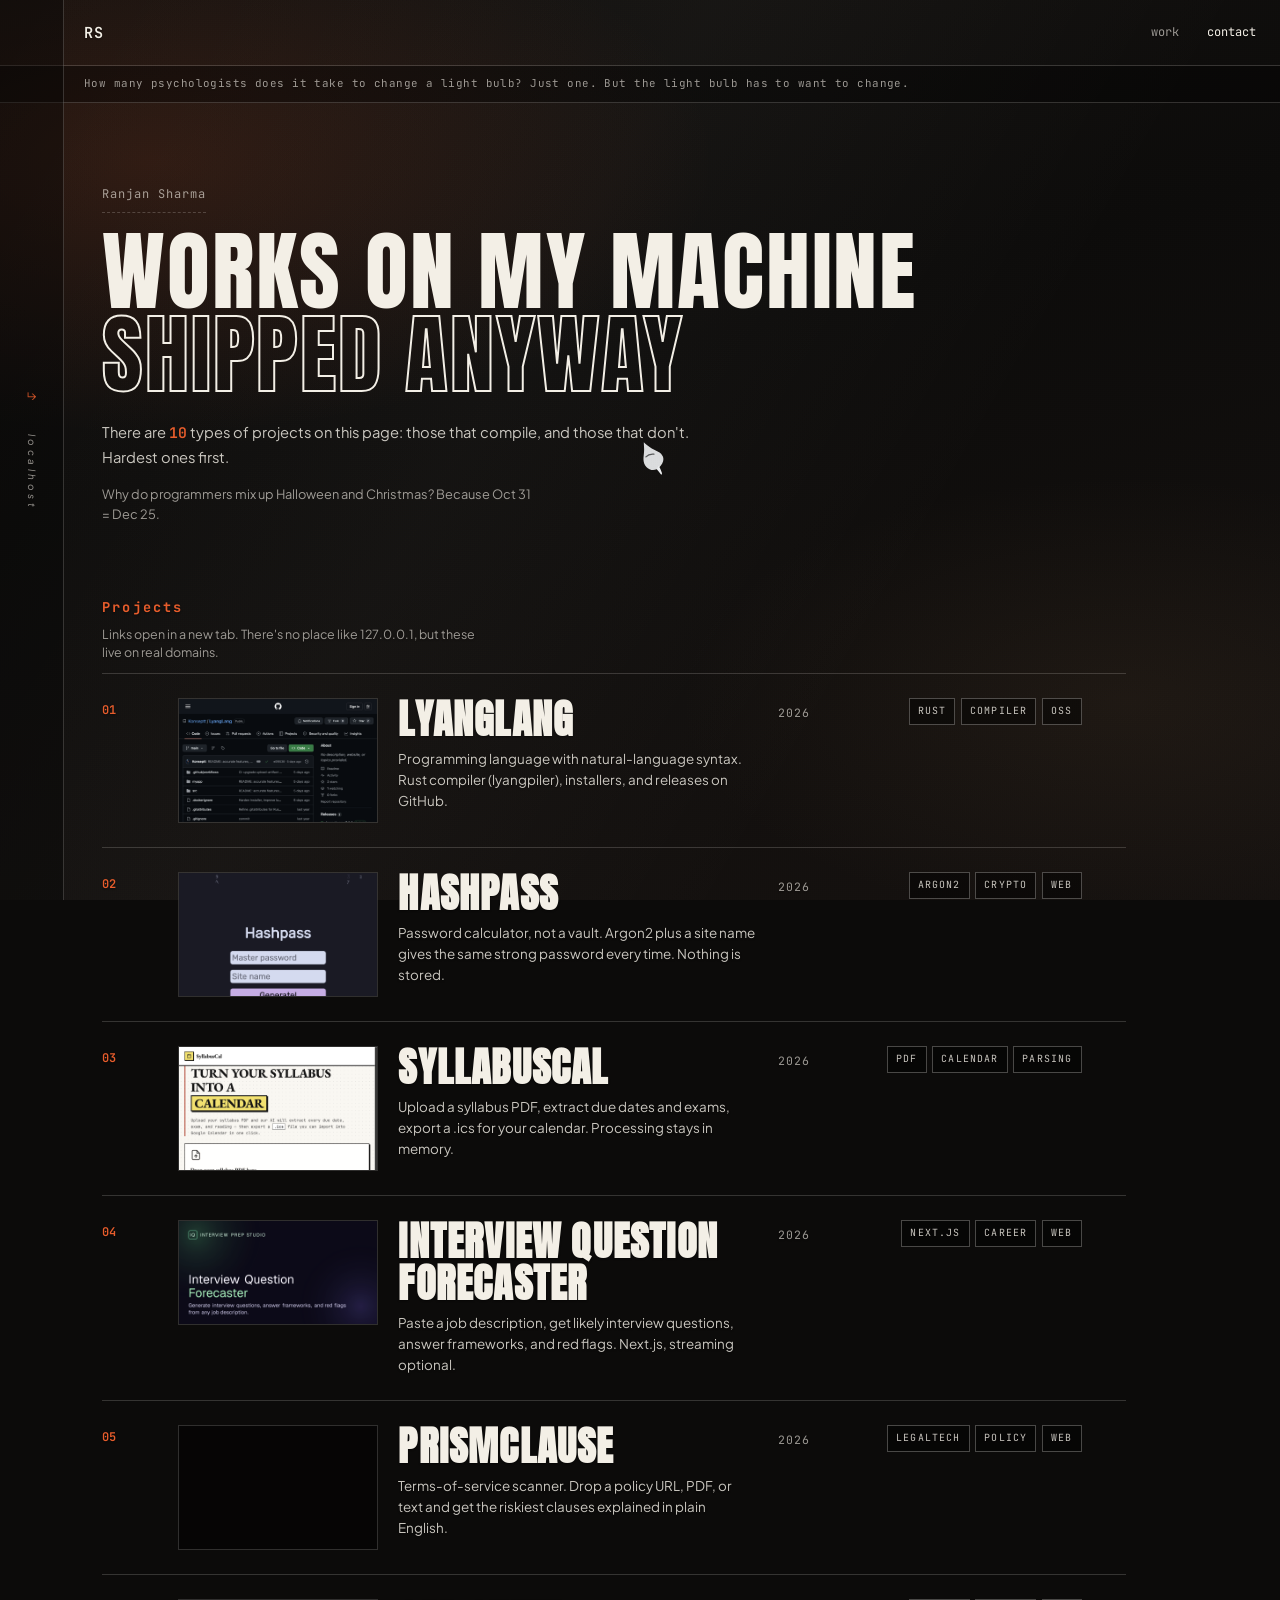
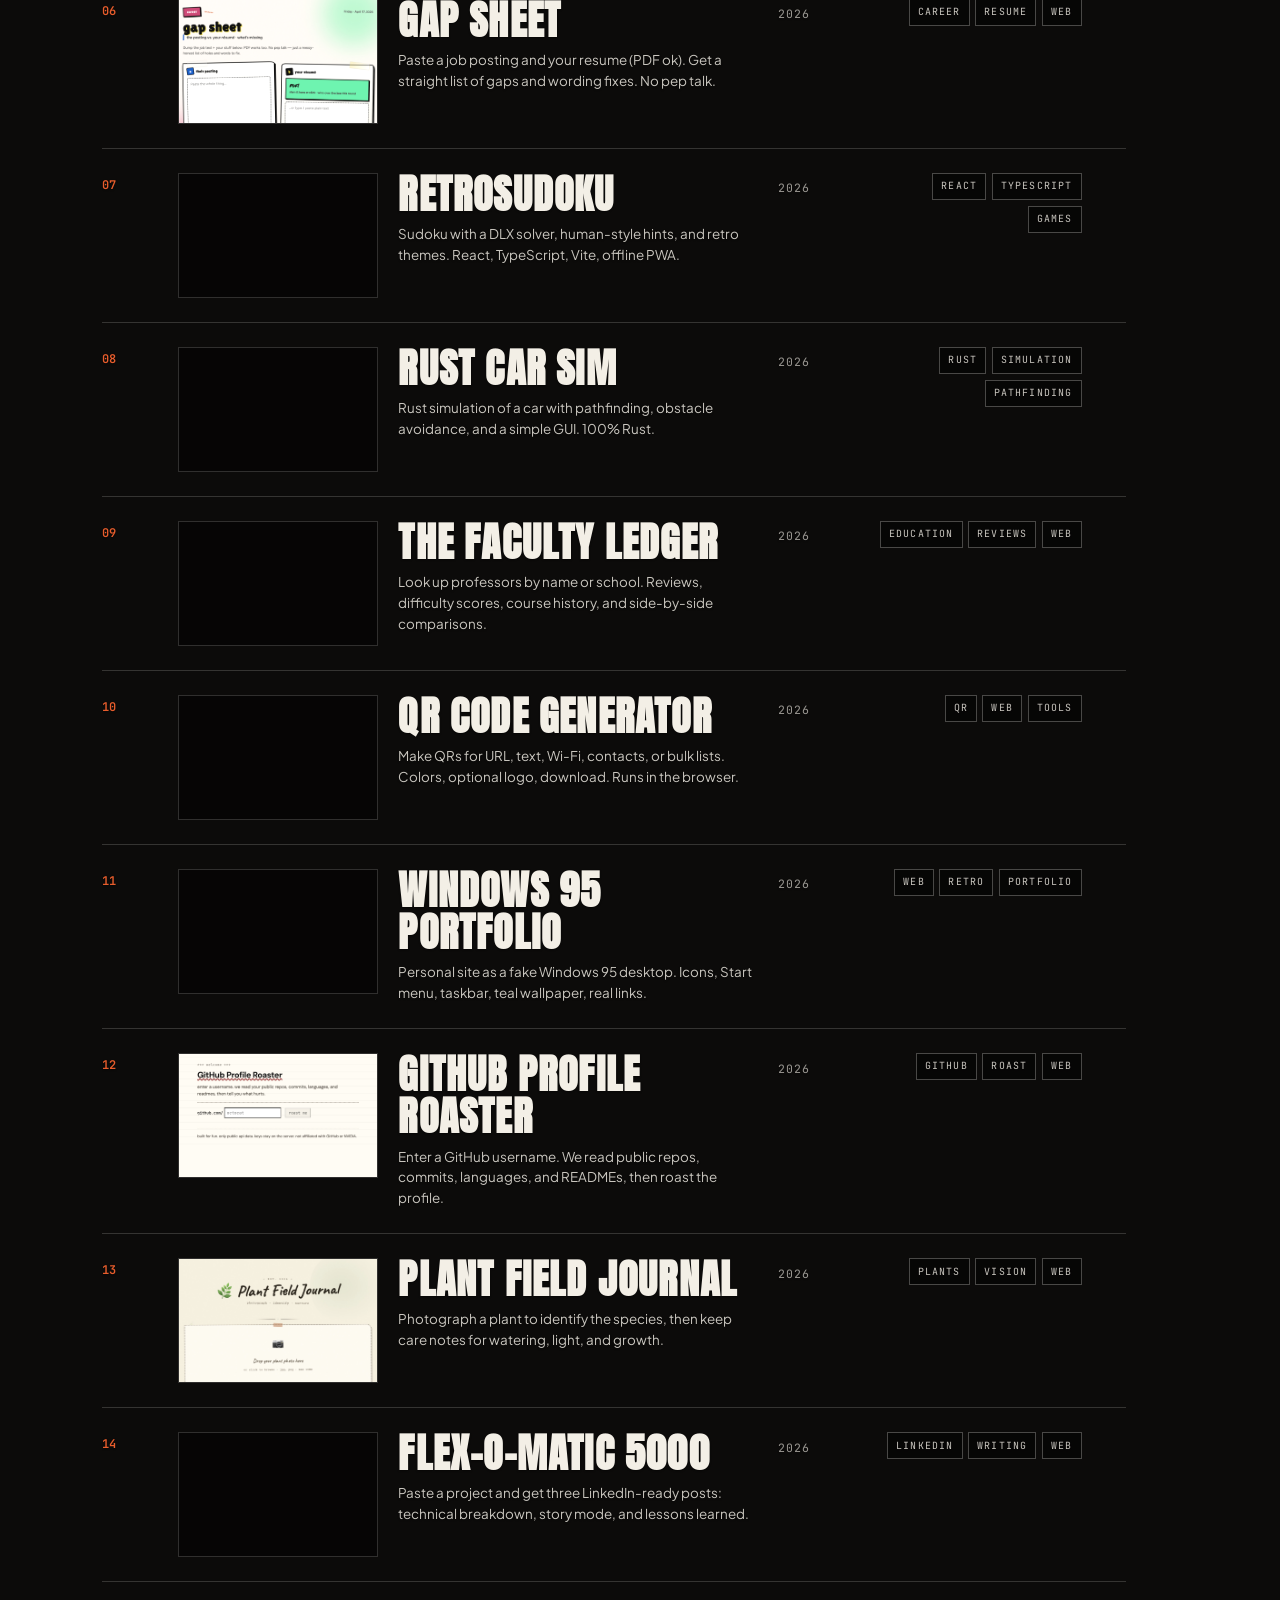
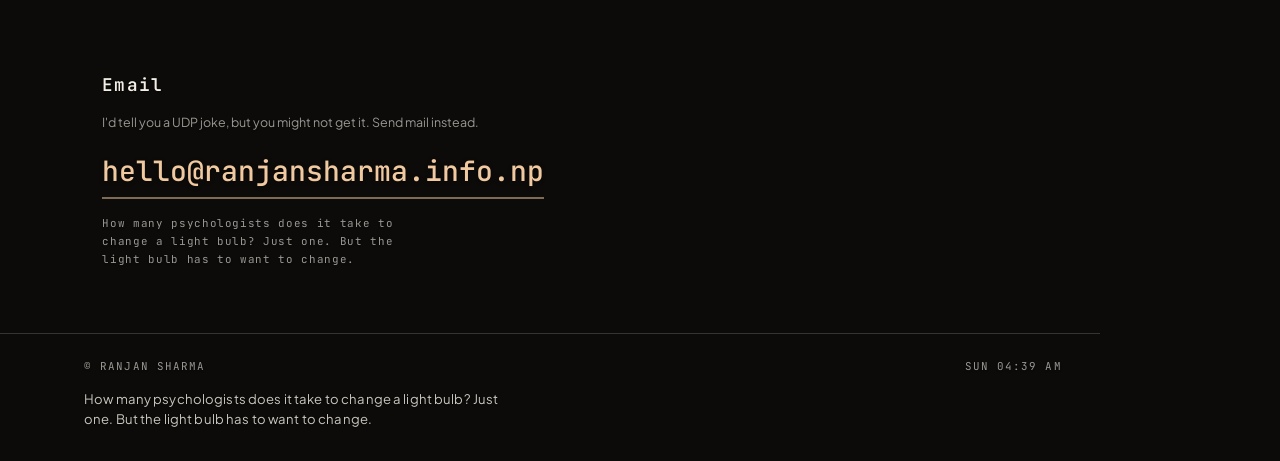
==== index.html @ 1d88871e "Drop em dashes and keep only classic human jokes Replace try-hard witty copy with old hallway staple" ====
<!DOCTYPE html>
<html lang="en">
  <head>
    <meta charset="UTF-8" />
    <meta
      name="viewport"
      content="width=device-width, initial-scale=1.0, viewport-fit=cover"
    />
    <meta name="author" content="Ranjan Sharma" />
    <meta
      name="description"
      content="Ranjan Sharma, developer portfolio. Compilers, crypto tools, PDF parsers, and other projects that shipped."
    />
    <meta name="robots" content="index, follow" />
    <meta name="theme-color" content="#0c0b0a" />

    <title>Ranjan Sharma - works on my machine</title>

    <link
      rel="canonical"
      href="https://konseptt.github.io/portfolio-site/"
    />

    <meta property="og:type" content="website" />
    <meta
      property="og:url"
      content="https://konseptt.github.io/portfolio-site/"
    />
    <meta property="og:locale" content="en_US" />
    <meta
      property="og:title"
      content="Ranjan Sharma - works on my machine"
    />
    <meta
      property="og:description"
      content="Portfolio of shipped projects: compilers, crypto, calendars, sudoku, and more."
    />
    <meta property="og:site_name" content="Ranjan Sharma" />
    <meta
      property="og:image"
      content="https://konseptt.github.io/portfolio-site/assets/thumbs/win95-portfolio-ranjansharma.png"
    />
    <meta property="og:image:width" content="900" />
    <meta property="og:image:height" content="897" />
    <meta property="og:image:alt" content="Ranjan Sharma portfolio site preview" />

    <meta name="twitter:card" content="summary_large_image" />
    <meta
      name="twitter:title"
      content="Ranjan Sharma - works on my machine"
    />
    <meta
      name="twitter:description"
      content="Compilers, crypto, calendars, sudoku. Stuff that works on my machine."
    />
    <meta
      name="twitter:image"
      content="https://konseptt.github.io/portfolio-site/assets/thumbs/win95-portfolio-ranjansharma.png"
    />

    <link rel="preconnect" href="https://fonts.googleapis.com" />
    <link rel="preconnect" href="https://fonts.gstatic.com" crossorigin />
    <link
      href="https://fonts.googleapis.com/css2?family=Anton&family=JetBrains+Mono:ital,wght@0,400;0,500;0,600;1,400&family=Plus+Jakarta+Sans:wght@400;500;600&display=swap"
      rel="stylesheet"
    />
    <link rel="icon" href="assets/favicon.svg" type="image/svg+xml" />
    <link rel="apple-touch-icon" href="assets/favicon.svg" />
    <link rel="stylesheet" href="styles.css" />
    <script type="application/ld+json">
      {
        "@context": "https://schema.org",
        "@graph": [
          {
            "@type": "WebSite",
            "@id": "https://konseptt.github.io/portfolio-site/#website",
            "url": "https://konseptt.github.io/portfolio-site/",
            "name": "Ranjan Sharma - Portfolio",
            "description": "Developer portfolio of shipped tools and experiments.",
            "inLanguage": "en",
            "publisher": {
              "@id": "https://konseptt.github.io/portfolio-site/#person"
            }
          },
          {
            "@type": "Person",
            "@id": "https://konseptt.github.io/portfolio-site/#person",
            "name": "Ranjan Sharma",
            "url": "https://konseptt.github.io/portfolio-site/",
            "email": "mailto:hello@ranjansharma.info.np",
            "jobTitle": "Developer",
            "sameAs": ["https://github.com/Konseptt"]
          }
        ]
      }
    </script>
  </head>
  <body>
    <canvas class="cursor-ink" aria-hidden="true"></canvas>
    <div class="cursor-nib-wrap" aria-hidden="true">
      <svg class="cursor-nib" viewBox="0 0 48 48" width="48" height="48">
        <path
          class="nib-body"
          d="M24.2 2.4c1.1 3.8 2.6 7.1 4.8 10.4 1.9 2.8 4.1 5.2 5.6 8.3 1.4 2.9 1.8 5.9.4 8.7-1.6 3.2-5.1 5.1-8.7 6.2-1.2.4-2.4.6-3.6.5-2.1-.2-4-.9-5.6-2.2-2.4-1.9-3.7-4.8-3.9-7.8-.2-3.1.8-6.1 2.4-8.7C18 14.2 20.4 10.8 22 7.1c.7-1.6 1.4-3.2 2.2-4.7z"
        />
        <path
          class="nib-tip"
          d="M22.8 36.2c.6 2.4 1.1 4.6 1.4 7.1.1.8.6 1.4 1.2.9.5-.4.7-1.5.8-2.3.4-2.6.6-5.2.4-7.8-.9.6-2.2 1.3-3.8 2.1z"
        />
        <path
          class="nib-slash"
          d="M18.5 18.2c3.2-1.1 6.8-.4 9.6 1.6"
          fill="none"
        />
      </svg>
      <span class="cursor-chip mono"></span>
    </div>

    <div class="atmosphere" aria-hidden="true">
      <div class="atmosphere-wash"></div>
      <div class="atmosphere-grain"></div>
    </div>

    <a class="skip-link" href="#main">Skip to main content</a>

    <aside class="rail" aria-label="Page">
      <span class="rail-mark" aria-hidden="true">↳</span>
      <span class="rail-slug">localhost</span>
    </aside>

    <header class="site-header">
      <a href="#main" class="brand mono" title="Back to top">RS</a>
      <nav class="nav mono" aria-label="Primary">
        <a href="#work">work</a>
        <a href="#contact" class="nav-out">contact</a>
      </nav>
    </header>

    <p class="status-line mono" id="status-line" aria-live="polite"></p>

    <main id="main">
      <section class="hero" data-parallax>
        <p class="hero-kicker mono reveal">Ranjan Sharma</p>
        <h1 class="hero-title">
          <span class="hero-line reveal reveal-delay-1">Works on my machine</span>
          <span class="hero-line hero-line-accent reveal reveal-delay-2"
            >shipped anyway</span
          >
        </h1>
        <p class="hero-lede reveal reveal-delay-3">
          There are <span class="hero-bit mono">10</span> types of projects on this
          page: those that compile, and those that don't. Hardest ones first.
        </p>
        <p class="hero-aside reveal reveal-delay-3">
          Why do programmers mix up Halloween and Christmas? Because Oct 31 =
          Dec 25.
        </p>
      </section>

      <section id="work" class="section work-section">
        <header class="work-head">
          <h2 class="work-label mono">Projects</h2>
          <p class="whisper">
            Links open in a new tab. There's no place like 127.0.0.1, but these
            live on real domains.
          </p>
        </header>
        <div id="project-grid" class="project-list"></div>
      </section>

      <section id="contact" class="section contact-section">
        <h2 class="contact-heading mono">Email</h2>
        <p class="whisper">
          I'd tell you a UDP joke, but you might not get it. Send mail instead.
        </p>
        <a
          class="contact-email magnetic mono"
          href="mailto:hello@ranjansharma.info.np"
          >hello@ranjansharma.info.np</a
        >
        <p class="contact-footnote mono">
          How many psychologists does it take to change a light bulb? Just one.
          But the light bulb has to want to change.
        </p>
      </section>
    </main>

    <footer class="site-footer">
      <div class="site-footer-top mono">
        <span>© Ranjan Sharma</span>
        <span class="footer-time" id="footer-time"></span>
      </div>
      <p class="site-footer-tagline" id="footer-quip">
        Hand-built with HTML, CSS, and JavaScript. No framework.
      </p>
    </footer>

    <script src="projects.js"></script>
    <script src="main.js"></script>
  </body>
</html>
---- styles.css ----
:root {
  --void: #0c0b0a;
  --ink: #f3efe6;
  --dim: rgba(243, 239, 230, 0.82);
  --muted: rgba(243, 239, 230, 0.62);
  --faint: rgba(243, 239, 230, 0.18);
  --burn: #e85d2c;
  --acid: #e8d5a3;
  --font-display: "Anton", impact, sans-serif;
  --font-sans: "Plus Jakarta Sans", system-ui, sans-serif;
  --font-mono: "JetBrains Mono", ui-monospace, monospace;
  --rail: clamp(2.5rem, 5vw, 4rem);
}

*,
*::before,
*::after {
  box-sizing: border-box;
}

html {
  scroll-behavior: smooth;
}

@media (prefers-reduced-motion: reduce) {
  html {
    scroll-behavior: auto;
  }
  *,
  *::before,
  *::after {
    animation-duration: 0.01ms !important;
    animation-iteration-count: 1 !important;
    transition-duration: 0.01ms !important;
  }
}

body {
  margin: 0;
  min-height: 100vh;
  font-family: var(--font-sans);
  font-size: 0.95rem;
  line-height: 1.65;
  color: var(--ink);
  background: var(--void);
  overflow-x: hidden;
}

/* Slight shadow so type stays readable */
main,
.site-header,
.site-footer,
.status-line {
  text-shadow: 0 1px 2px rgba(0, 0, 0, 0.45);
}

/* Landing hero: no shadow layer over the headline (cleaner stroke text) */
.hero,
.hero * {
  text-shadow: none;
}

.mono {
  font-family: var(--font-mono);
}

/* Handmade atmosphere - no stock cyber video */
.atmosphere {
  position: fixed;
  inset: 0;
  z-index: 0;
  pointer-events: none;
  overflow: hidden;
  background:
    radial-gradient(ellipse 80% 55% at 12% 18%, rgba(232, 93, 44, 0.14), transparent 55%),
    radial-gradient(ellipse 70% 50% at 88% 78%, rgba(120, 90, 60, 0.12), transparent 50%),
    linear-gradient(165deg, #12100e 0%, #0c0b0a 42%, #15110f 100%);
}

.atmosphere-wash {
  position: absolute;
  inset: 0;
  background:
    linear-gradient(
      120deg,
      transparent 0%,
      rgba(243, 239, 230, 0.03) 40%,
      transparent 70%
    );
}

.atmosphere-grain {
  position: absolute;
  inset: 0;
  opacity: 0.45;
  background-image: repeating-linear-gradient(
      0deg,
      transparent,
      transparent 1px,
      rgba(255, 255, 255, 0.02) 1px,
      rgba(255, 255, 255, 0.02) 2px
    ),
    repeating-linear-gradient(
      90deg,
      transparent,
      transparent 1px,
      rgba(255, 255, 255, 0.015) 1px,
      rgba(255, 255, 255, 0.015) 2px
    );
  mix-blend-mode: overlay;
}

@media (max-width: 768px) {
  .atmosphere-grain {
    opacity: 0.28;
  }
}

/* Rail */
.rail {
  position: fixed;
  left: 0;
  top: 0;
  bottom: 0;
  width: var(--rail);
  z-index: 4;
  display: flex;
  flex-direction: column;
  align-items: center;
  justify-content: center;
  gap: 2rem;
  border-right: 1px solid var(--faint);
  background: rgba(5, 5, 5, 0.4);
  pointer-events: none;
}

.rail-mark {
  color: var(--burn);
  font-size: 0.75rem;
  line-height: 1;
  opacity: 0.85;
}

.rail-slug {
  writing-mode: vertical-rl;
  text-orientation: mixed;
  font-size: 0.62rem;
  letter-spacing: 0.35em;
  text-transform: lowercase;
  color: var(--muted);
  font-style: italic;
}

@media (max-width: 640px) {
  .rail {
    display: none;
  }
}

/*
  Ink-brush cursor - hand-drawn SVG nib + canvas trail.
  Built from scratch: asymmetric nib, velocity-weighted ink ribbon,
  click splat. Not a glowing orb / ring template.
*/
.cursor-ink,
.cursor-nib-wrap {
  display: none;
}

@media (hover: hover) and (pointer: fine) {
  @media (prefers-reduced-motion: no-preference) {
    body {
      cursor: none;
    }
    a,
    button {
      cursor: none;
    }

    .cursor-ink {
      display: block;
      position: fixed;
      inset: 0;
      width: 100%;
      height: 100%;
      z-index: 9998;
      pointer-events: none;
      mix-blend-mode: screen;
      opacity: 0.95;
    }

    @supports (mix-blend-mode: plus-lighter) {
      .cursor-ink {
        mix-blend-mode: plus-lighter;
      }
    }

    .cursor-nib-wrap {
      display: flex;
      align-items: center;
      gap: 0.55rem;
      position: fixed;
      top: 0;
      left: 0;
      z-index: 9999;
      pointer-events: none;
      mix-blend-mode: difference;
      will-change: transform;
      transform: translate3d(-100px, -100px, 0);
    }
  }

  .cursor-nib {
    display: block;
    width: 42px;
    height: 42px;
    overflow: visible;
    transform: rotate(var(--nib-angle, -28deg)) scale(var(--nib-scale, 1));
    transform-origin: 14px 16px;
  }

  .nib-body {
    fill: #fff;
    fill-opacity: 0.92;
  }

  .nib-tip {
    fill: #fff;
  }

  .nib-slash {
    stroke: #000;
    stroke-width: 1.4;
    stroke-linecap: round;
    opacity: 0.55;
  }

  .cursor-chip {
    font-size: 0.58rem;
    letter-spacing: 0.2em;
    text-transform: uppercase;
    color: #000;
    background: #fff;
    padding: 0.28rem 0.55rem;
    opacity: 0;
    transform: translateX(-6px);
    transition: opacity 0.18s ease, transform 0.18s ease;
    white-space: nowrap;
  }

  .cursor-nib-wrap {
    --nib-scale: 1;
  }

  body.is-hovering-link .cursor-nib-wrap {
    --nib-scale: 1.35;
  }

  body.is-hovering-link .cursor-chip {
    opacity: 1;
    transform: translateX(0);
  }

  body.is-hovering-link .cursor-chip::before {
    content: attr(data-text);
  }

  body.is-pointer-down .cursor-nib-wrap {
    --nib-scale: 0.78;
  }

  body.is-pointer-down.is-hovering-link .cursor-nib-wrap {
    --nib-scale: 1.1;
  }
}

.skip-link {
  position: absolute;
  left: -9999px;
  top: 0.75rem;
  z-index: 10001;
  padding: 0.5rem 1rem;
  background: var(--burn);
  color: #0c0b0a;
  font-family: var(--font-mono);
  font-weight: 600;
}
.skip-link:focus {
  left: calc(var(--rail) + 0.75rem);
}

@media (max-width: 640px) {
  .skip-link:focus {
    left: 0.75rem;
  }
}

/* Header */
.site-header {
  position: relative;
  z-index: 2;
  display: flex;
  align-items: center;
  justify-content: space-between;
  padding: 1.25rem 1.5rem 1.25rem calc(var(--rail) + 1.25rem);
  border-bottom: 1px solid var(--faint);
}

@media (max-width: 640px) {
  .site-header {
    padding-left: 1.25rem;
  }
}

.brand {
  font-weight: 600;
  font-size: 0.95rem;
  text-decoration: none;
  color: var(--ink);
  letter-spacing: 0.08em;
}
.brand:hover,
.brand:focus-visible {
  color: var(--burn);
}

.nav {
  display: flex;
  flex-wrap: wrap;
  gap: 1.25rem 1.75rem;
  font-size: 0.75rem;
  text-transform: lowercase;
}

.nav a {
  color: var(--muted);
  text-decoration: none;
  transition: color 0.15s;
}
.nav a:hover,
.nav a:focus-visible {
  color: var(--burn);
}

.nav-out {
  color: var(--ink) !important;
}

main {
  position: relative;
  z-index: 1;
  padding-left: var(--rail);
}

@media (max-width: 640px) {
  main {
    padding-left: 0;
  }
}

/* Hero */
.hero {
  padding: clamp(2.5rem, 6vw, 5rem) clamp(1.25rem, 3vw, 2.5rem) 2rem;
  max-width: 1100px;
}

.hero-kicker {
  font-size: 0.75rem;
  letter-spacing: 0.08em;
  color: var(--muted);
  margin: 0 0 1rem;
  display: inline-block;
  padding-bottom: 0.4rem;
  border-bottom: 1px dashed rgba(247, 244, 239, 0.2);
}

.hero-title {
  font-family: var(--font-display);
  font-weight: 400;
  font-size: clamp(2.4rem, 10vw, 5.5rem);
  line-height: 0.95;
  letter-spacing: 0.02em;
  text-transform: uppercase;
  margin: 0 0 1.5rem;
}

.hero-line {
  display: block;
}

.hero-line-accent {
  color: transparent;
  -webkit-text-stroke: 2px var(--ink);
}

@supports not (-webkit-text-stroke: 1px red) {
  .hero-line-accent {
    color: var(--void);
  }
}

.hero-lede {
  max-width: 58ch;
  color: var(--dim);
  font-size: 0.92rem;
  line-height: 1.65;
  margin: 0;
}

.hero-bit {
  color: var(--burn);
  font-weight: 600;
}

.hero-aside {
  margin: 1rem 0 0;
  max-width: 48ch;
  font-size: 0.8rem;
  line-height: 1.5;
  color: var(--muted);
}

/* Rotating hallway quips under the header */
.status-line {
  position: relative;
  z-index: 2;
  margin: 0;
  padding: 0.55rem 1.5rem 0.55rem calc(var(--rail) + 1.25rem);
  border-bottom: 1px solid var(--faint);
  font-size: 0.68rem;
  letter-spacing: 0.04em;
  color: var(--muted);
  background: rgba(0, 0, 0, 0.35);
  min-height: 2.1rem;
}

@media (max-width: 640px) {
  .status-line {
    padding-left: 1.25rem;
  }
}

/* Work / project list */
.section {
  padding: 2.5rem clamp(1.25rem, 3vw, 2.5rem) 3rem;
  max-width: 1100px;
}

.work-head {
  margin-bottom: 0.75rem;
}

.whisper {
  margin: 0.4rem 0 0;
  font-size: 0.78rem;
  line-height: 1.45;
  color: var(--muted);
  max-width: 42ch;
}

.work-label {
  font-size: 0.85rem;
  margin: 0;
  letter-spacing: 0.15em;
  color: var(--burn);
}

.project-list {
  display: flex;
  flex-direction: column;
  border-top: 1px solid var(--faint);
}

.project-empty {
  margin: 0;
  padding: 2rem 0;
  color: var(--dim);
  font-size: 0.8rem;
}

.project-empty code {
  color: var(--acid);
}

.project-row {
  position: relative;
  display: grid;
  grid-template-columns: 3rem 1fr;
  grid-template-areas:
    "idx block"
    "year year"
    "tags tags";
  gap: 0.5rem 1rem;
  padding: 1.35rem 0 1.5rem;
  border-bottom: 1px solid var(--faint);
  text-decoration: none;
  color: inherit;
  overflow: hidden;
  transition: border-color 0.2s, background 0.2s;
}

.project-row:not(.is-static) {
  padding-right: 2.75rem;
}

/* Thumbnail + text row */
.project-row.has-thumb {
  grid-template-columns: 3rem 1fr;
  grid-template-areas:
    "idx thumb"
    "block block"
    "year year"
    "tags tags";
  gap: 0.75rem 0.75rem;
}

@media (min-width: 780px) {
  .project-row {
    grid-template-columns: 3.5rem minmax(0, 1fr) 5rem minmax(10rem, 14rem);
    grid-template-areas: "idx block year tags";
    align-items: start;
    column-gap: 1.25rem;
    row-gap: 0.35rem;
    padding: 1.5rem 0;
  }

  .project-row.has-thumb {
    grid-template-columns:
      3.5rem minmax(120px, 200px) minmax(0, 1fr) 4.75rem minmax(9rem, 13rem);
    grid-template-areas: "idx thumb block year tags";
    align-items: start;
    column-gap: 1.25rem;
  }
}

.project-row::before {
  content: "";
  position: absolute;
  left: 0;
  top: 0;
  bottom: 0;
  width: 0;
  background: color-mix(in srgb, var(--row-accent, var(--burn)) 22%, transparent);
  transition: width 0.35s cubic-bezier(0.22, 1, 0.36, 1);
  pointer-events: none;
  z-index: 0;
}

.project-row:hover::before,
.project-row:focus-visible::before {
  width: 100%;
}

.project-row > * {
  position: relative;
  z-index: 1;
}

.project-row:hover,
.project-row:focus-visible {
  border-bottom-color: color-mix(
    in srgb,
    var(--row-accent, var(--burn)) 45%,
    var(--faint)
  );
}

.project-row:focus-visible {
  outline: 1px solid var(--acid);
  outline-offset: 4px;
}

.project-row.is-static {
  cursor: default;
}
.project-row.is-static::before {
  width: 0 !important;
}

.project-idx {
  grid-area: idx;
  font-size: 0.75rem;
  font-weight: 600;
  color: var(--burn);
  padding-top: 0.2rem;
}

.project-thumb {
  grid-area: thumb;
  position: relative;
  border: 1px solid var(--faint);
  background: rgba(0, 0, 0, 0.5);
  aspect-ratio: 16 / 10;
  overflow: hidden;
  align-self: start;
  width: 100%;
  max-width: 220px;
  min-width: 0;
  justify-self: start;
}

@media (min-width: 780px) {
  .project-row.has-thumb .project-thumb {
    max-width: 200px;
  }
}

.project-thumb img {
  width: 100%;
  height: 100%;
  object-fit: cover;
  object-position: top center;
  display: block;
  filter: grayscale(0.35) contrast(1.05);
  transition: filter 0.35s ease, transform 0.45s cubic-bezier(0.22, 1, 0.36, 1);
}

@media (max-width: 779px) {
  .project-row.has-thumb .project-thumb {
    max-height: 200px;
    max-width: 100%;
  }
}

.project-row:hover .project-thumb img,
.project-row:focus-visible .project-thumb img {
  filter: grayscale(0) contrast(1.12);
  transform: scale(1.03);
}

.project-block {
  grid-area: block;
  min-width: 0;
  overflow-wrap: anywhere;
  word-break: break-word;
}

.project-title {
  font-family: var(--font-display);
  font-size: clamp(1.5rem, 3.5vw, 2.5rem);
  line-height: 1.06;
  letter-spacing: 0.03em;
  text-transform: uppercase;
  margin: 0 0 0.55rem;
  hyphens: auto;
}

.project-tagline {
  margin: 0;
  font-size: 0.84rem;
  color: var(--dim);
  line-height: 1.55;
  max-width: 60ch;
}

.project-year {
  grid-area: year;
  font-size: 0.72rem;
  color: var(--muted);
  letter-spacing: 0.1em;
  padding-left: calc(3rem + 0.75rem);
}

@media (min-width: 780px) {
  .project-year {
    padding-left: 0;
    padding-top: 0.35rem;
  }
}

.project-tags {
  grid-area: tags;
  display: flex;
  flex-wrap: wrap;
  gap: 0.35rem;
  align-content: start;
  justify-content: flex-start;
  padding-left: calc(3rem + 0.75rem);
}

@media (min-width: 780px) {
  .project-tags {
    padding-left: 0;
    justify-content: flex-end;
  }
}

.tag {
  font-size: 0.62rem;
  letter-spacing: 0.12em;
  text-transform: uppercase;
  padding: 0.28rem 0.5rem;
  border: 1px solid rgba(247, 244, 239, 0.28);
  color: var(--dim);
  background: rgba(0, 0, 0, 0.45);
}

.project-row:hover .tag,
.project-row:focus-visible .tag {
  border-color: rgba(230, 226, 220, 0.25);
  color: var(--ink);
}

.row-glyph {
  position: absolute;
  right: 0.35rem;
  top: 0.85rem;
  transform: translateX(0);
  font-size: 1.35rem;
  line-height: 1;
  color: var(--row-accent, var(--burn));
  opacity: 0;
  transition: opacity 0.2s, transform 0.25s;
  z-index: 2;
  pointer-events: none;
}

.project-row:not(.has-thumb) .row-glyph {
  top: 50%;
  transform: translateY(-50%);
}

.project-row:hover .row-glyph,
.project-row:focus-visible .row-glyph {
  opacity: 1;
}

.project-row.has-thumb:hover .row-glyph,
.project-row.has-thumb:focus-visible .row-glyph {
  transform: translateX(-4px);
}

.project-row:not(.has-thumb):hover .row-glyph,
.project-row:not(.has-thumb):focus-visible .row-glyph {
  transform: translateY(-50%) translateX(-4px);
}

.project-row[data-href=""] .row-glyph {
  display: none;
}

/* Jokes section removed - humor lives in copy site-wide */

/* Contact */
.contact-section {
  padding-bottom: 4rem;
}

.contact-heading {
  font-size: 1.1rem;
  font-weight: 600;
  margin: 0 0 0.85rem;
  letter-spacing: 0.06em;
  color: var(--ink);
}

.contact-section .whisper {
  margin-bottom: 1.1rem;
}

.contact-email {
  display: inline-block;
  font-size: clamp(1.05rem, 2.4vw, 1.75rem);
  font-weight: 500;
  color: #f0c9a0;
  text-decoration: none;
  border-bottom: 2px solid rgba(240, 201, 160, 0.5);
  padding-bottom: 0.15rem;
  transition: color 0.15s, border-color 0.15s;
  text-shadow: 0 1px 4px rgba(0, 0, 0, 0.45);
}

.contact-email:hover,
.contact-email:focus-visible {
  color: var(--ink);
  border-bottom-color: var(--burn);
}

.contact-footnote {
  margin: 1rem 0 0;
  font-size: 0.68rem;
  letter-spacing: 0.06em;
  color: var(--muted);
  max-width: 42ch;
}

/* Footer */
.site-footer {
  position: relative;
  z-index: 1;
  display: flex;
  flex-direction: column;
  gap: 0.85rem;
  padding: 1.5rem clamp(1.25rem, 3vw, 2.5rem) 2rem;
  padding-left: calc(var(--rail) + 1.25rem);
  border-top: 1px solid var(--faint);
  max-width: 1100px;
}

.site-footer-top {
  display: flex;
  flex-wrap: wrap;
  gap: 1rem;
  justify-content: space-between;
  font-size: 0.68rem;
  letter-spacing: 0.1em;
  text-transform: uppercase;
  color: var(--muted);
}

.site-footer-tagline {
  margin: 0;
  max-width: 42ch;
  font-size: 0.82rem;
  line-height: 1.5;
  letter-spacing: 0.01em;
  color: var(--dim);
}

@media (max-width: 640px) {
  .site-footer {
    padding-left: 1.25rem;
  }
}

.footer-time {
  font-variant-numeric: tabular-nums;
}

/* Reveal */
.reveal {
  opacity: 0;
  transform: translateY(18px);
}

.reveal.is-visible {
  opacity: 1;
  transform: translateY(0);
  transition: opacity 0.65s cubic-bezier(0.22, 1, 0.36, 1),
    transform 0.65s cubic-bezier(0.22, 1, 0.36, 1);
}

.reveal-delay-1 {
  transition-delay: 0.05s;
}
.reveal-delay-2 {
  transition-delay: 0.1s;
}
.reveal-delay-3 {
  transition-delay: 0.15s;
}

@media (prefers-reduced-motion: reduce) {
  .reveal {
    opacity: 1;
    transform: none;
  }
}

.project-row.reveal-card {
  opacity: 0;
  transform: translateX(-16px);
}

.project-row.reveal-card.is-visible {
  opacity: 1;
  transform: translateX(0);
  transition: opacity 0.55s cubic-bezier(0.22, 1, 0.36, 1),
    transform 0.55s cubic-bezier(0.22, 1, 0.36, 1);
}

@media (prefers-reduced-motion: reduce) {
  .project-row.reveal-card {
    opacity: 1;
    transform: none;
  }
}

/* ========== Phone / small-screen polish ========== */
@media (max-width: 779px) {
  :root {
    --rail: 0px;
  }

  html {
    -webkit-text-size-adjust: 100%;
    text-size-adjust: 100%;
  }

  body {
    font-size: 0.9rem;
    padding-left: env(safe-area-inset-left);
    padding-right: env(safe-area-inset-right);
  }

  .site-header {
    padding: 0.85rem max(1rem, env(safe-area-inset-right))
      0.85rem max(1rem, env(safe-area-inset-left));
    gap: 0.75rem;
  }

  .nav {
    gap: 0.35rem 0.25rem;
  }

  .nav a {
    display: inline-flex;
    align-items: center;
    min-height: 44px;
    padding: 0 0.65rem;
    font-size: 0.8rem;
  }

  .brand {
    display: inline-flex;
    align-items: center;
    min-height: 44px;
    padding: 0 0.15rem;
  }

  .status-line {
    padding: 0.5rem max(1rem, env(safe-area-inset-right))
      0.55rem max(1rem, env(safe-area-inset-left));
    font-size: 0.62rem;
    letter-spacing: 0.02em;
    line-height: 1.45;
    min-height: 0;
  }

  .hero {
    padding: 1.75rem max(1rem, env(safe-area-inset-right)) 1.25rem
      max(1rem, env(safe-area-inset-left));
  }

  .hero-kicker {
    font-size: 0.68rem;
    max-width: 100%;
  }

  .hero-title {
    font-size: clamp(2.05rem, 11.5vw, 2.85rem);
    line-height: 0.92;
    margin-bottom: 1.1rem;
  }

  .hero-line-accent {
    -webkit-text-stroke-width: 1.25px;
  }

  .hero-lede {
    font-size: 0.88rem;
    line-height: 1.6;
  }

  .hero-aside {
    font-size: 0.76rem;
  }

  .section {
    padding: 1.75rem max(1rem, env(safe-area-inset-right)) 2.25rem
      max(1rem, env(safe-area-inset-left));
  }

  .whisper {
    font-size: 0.74rem;
    max-width: none;
  }

  /* Full-bleed project cards on phone: index → thumb → copy */
  .project-row,
  .project-row.has-thumb {
    grid-template-columns: 1fr;
    grid-template-areas:
      "idx"
      "thumb"
      "block"
      "year"
      "tags";
    gap: 0.55rem;
    padding: 1.25rem 0 1.4rem;
  }

  .project-row:not(.is-static) {
    padding-right: 0;
  }

  .project-idx {
    padding-top: 0;
  }

  .project-thumb {
    max-width: 100%;
    max-height: none;
    aspect-ratio: 16 / 10;
  }

  .project-title {
    font-size: clamp(1.45rem, 8vw, 2rem);
    hyphens: none;
    overflow-wrap: break-word;
    word-break: normal;
  }

  .project-tagline {
    font-size: 0.84rem;
    max-width: none;
  }

  .project-year,
  .project-tags {
    padding-left: 0;
  }

  .project-tags {
    gap: 0.4rem;
  }

  .tag {
    font-size: 0.58rem;
    padding: 0.35rem 0.55rem;
  }

  .row-glyph {
    top: 1.1rem;
    right: 0.15rem;
    opacity: 0.55;
    font-size: 1.1rem;
  }

  .project-row.has-thumb .row-glyph {
    top: 0.15rem;
  }

  .project-row:hover .row-glyph,
  .project-row:focus-visible .row-glyph,
  .project-row.has-thumb:hover .row-glyph,
  .project-row.has-thumb:focus-visible .row-glyph {
    opacity: 0.9;
    transform: none;
  }

  /* Tap feedback without hover-only chrome */
  .project-row:active::before {
    width: 100%;
  }

  .contact-email {
    font-size: clamp(0.95rem, 4.6vw, 1.25rem);
    overflow-wrap: anywhere;
    word-break: break-word;
    line-height: 1.35;
    padding: 0.35rem 0;
  }

  .contact-footnote {
    font-size: 0.64rem;
    max-width: none;
  }

  .site-footer {
    padding: 1.25rem max(1rem, env(safe-area-inset-right))
      calc(1.5rem + env(safe-area-inset-bottom))
      max(1rem, env(safe-area-inset-left));
  }

  .site-footer-top {
    font-size: 0.6rem;
    gap: 0.5rem 1rem;
  }

  .site-footer-tagline {
    font-size: 0.78rem;
    max-width: none;
  }
}

@media (max-width: 380px) {
  .hero-title {
    font-size: 1.9rem;
  }

  .nav a {
    padding: 0 0.45rem;
    font-size: 0.75rem;
  }
}

/* Prefer fewer motion effects on coarse pointers (phones) */
@media (hover: none), (pointer: coarse) {
  .project-row:hover .project-thumb img,
  .project-row:focus-visible .project-thumb img {
    transform: none;
  }

  .project-row.reveal-card {
    transform: translateY(12px);
  }

  .project-row.reveal-card.is-visible {
    transform: none;
  }
}
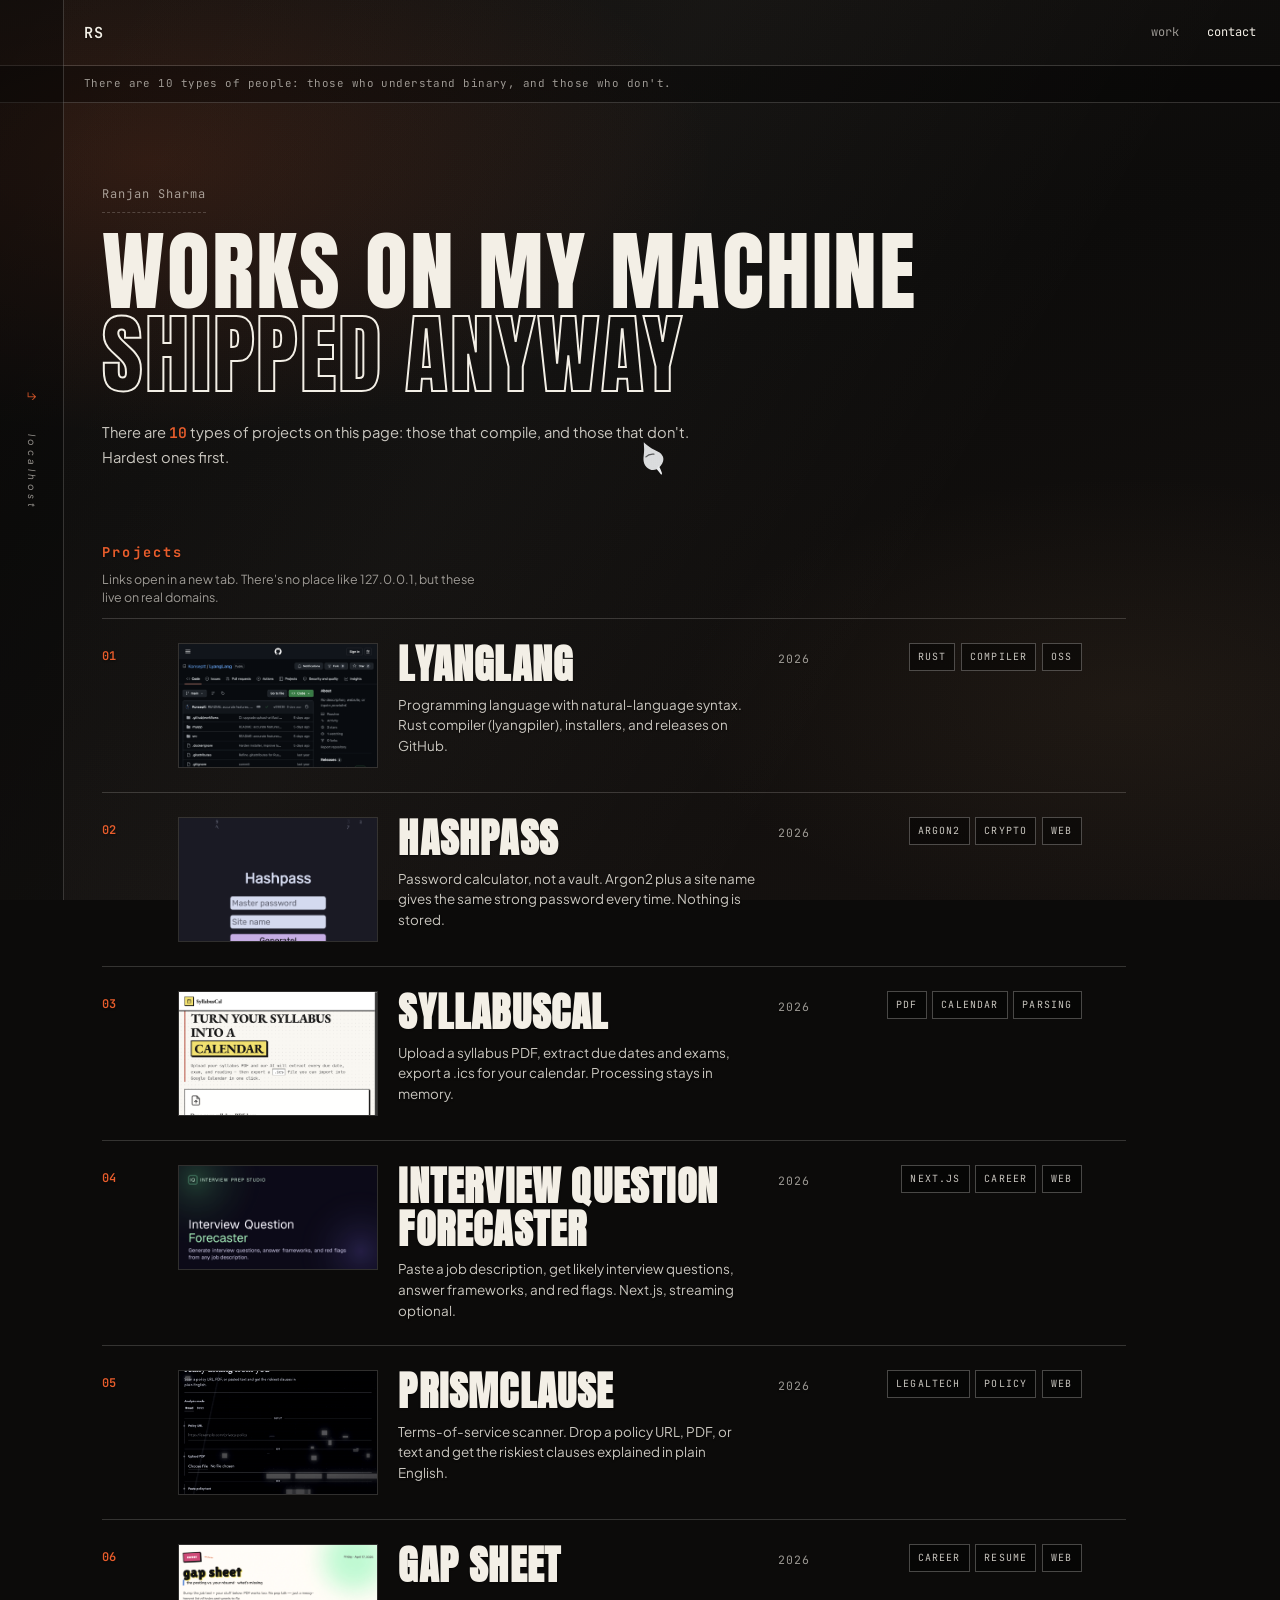
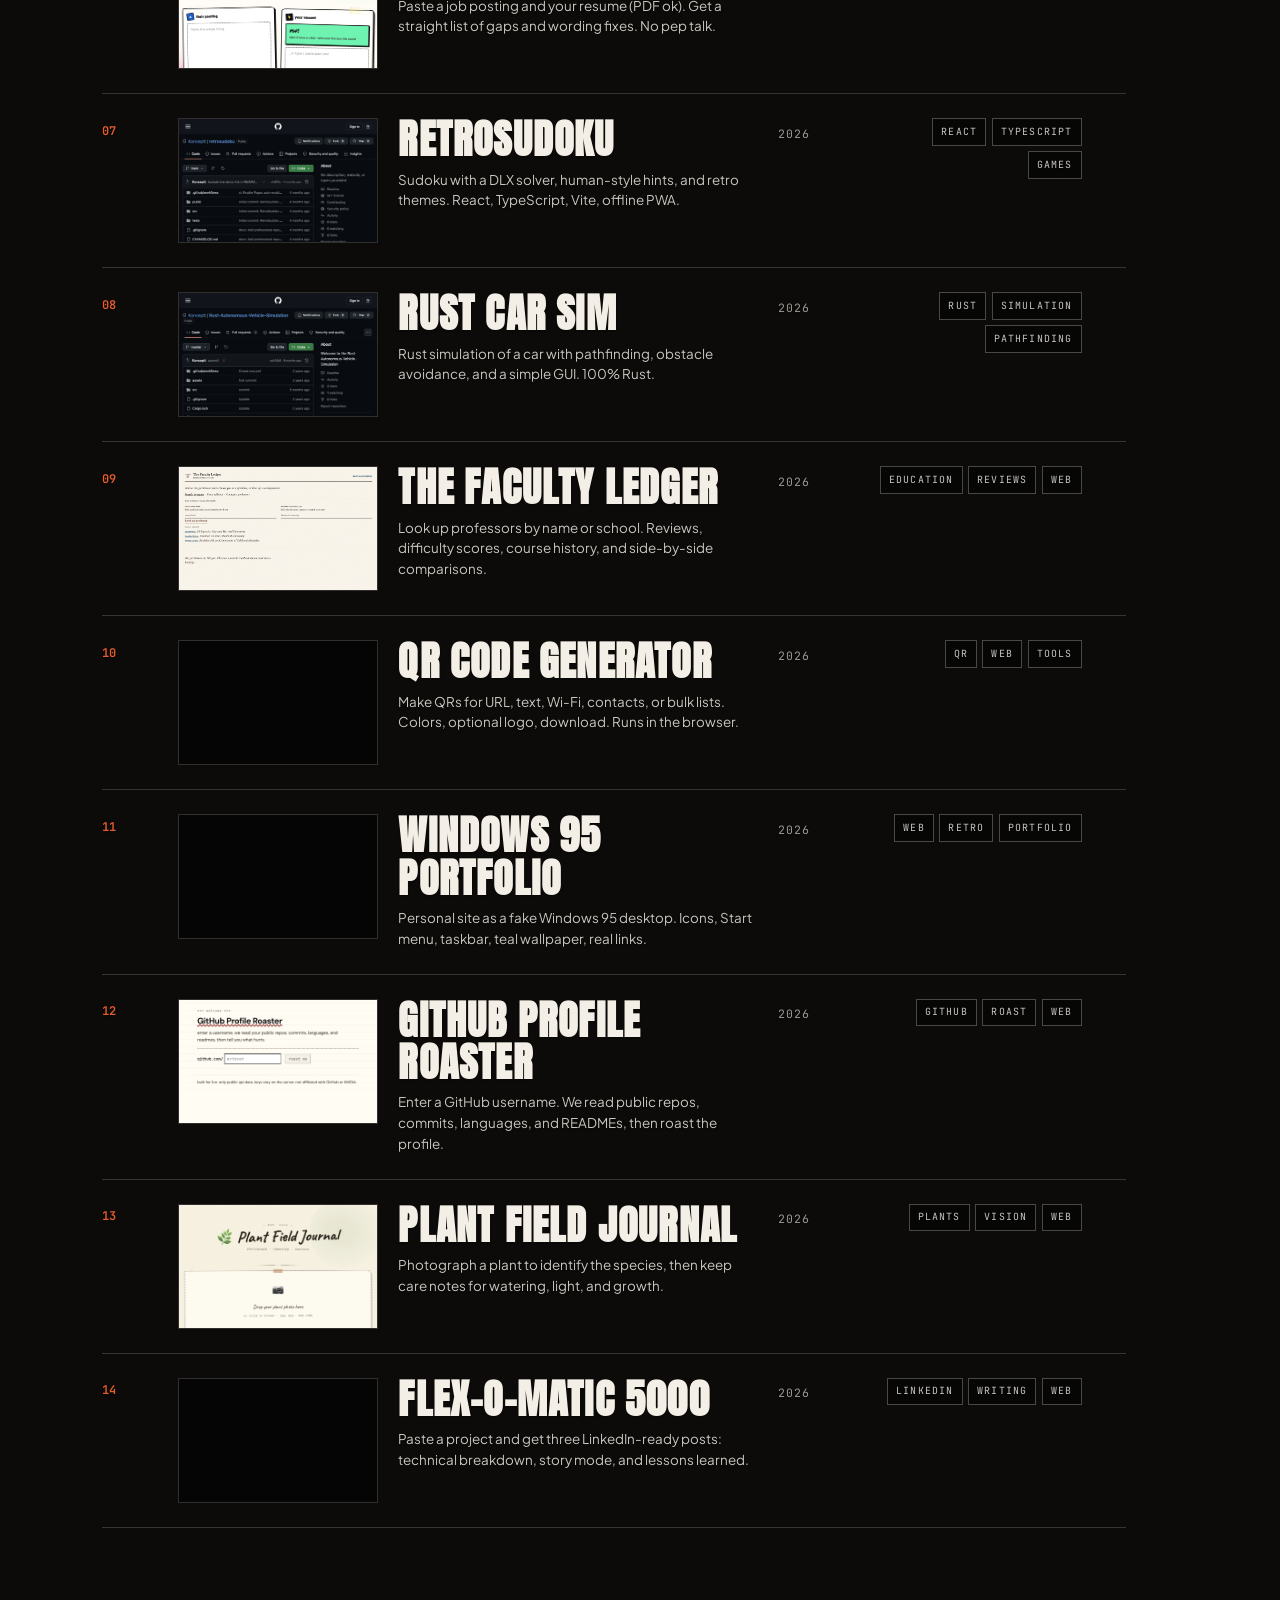
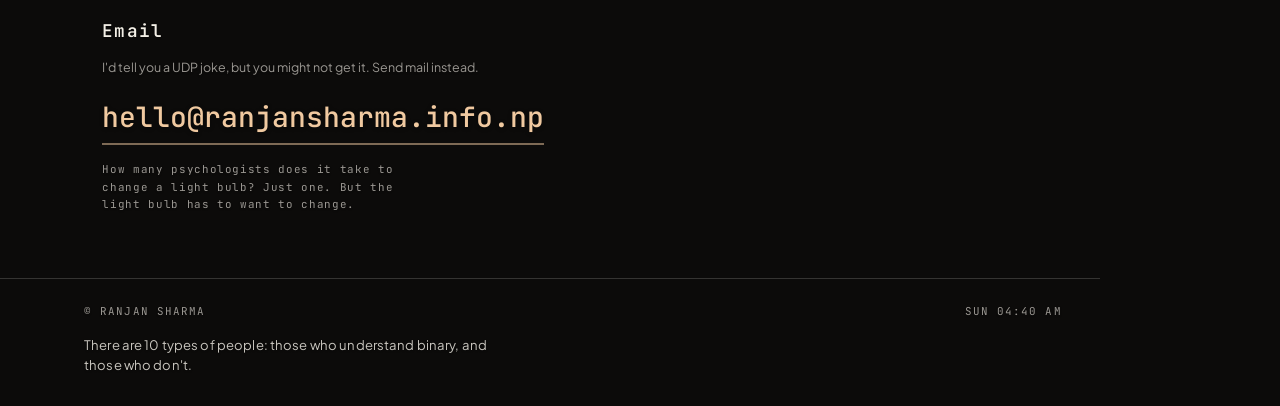
==== commit 5da9082e: "Remove duplicate Halloween joke from hero Co-authored-by: Ranjan Sharma <hello@ranjansharma.info.np>" ====
--- a/index.html
+++ b/index.html
@@ -151,10 +151,6 @@
           There are <span class="hero-bit mono">10</span> types of projects on this
           page: those that compile, and those that don't. Hardest ones first.
         </p>
-        <p class="hero-aside reveal reveal-delay-3">
-          Why do programmers mix up Halloween and Christmas? Because Oct 31 =
-          Dec 25.
-        </p>
       </section>
 
       <section id="work" class="section work-section">
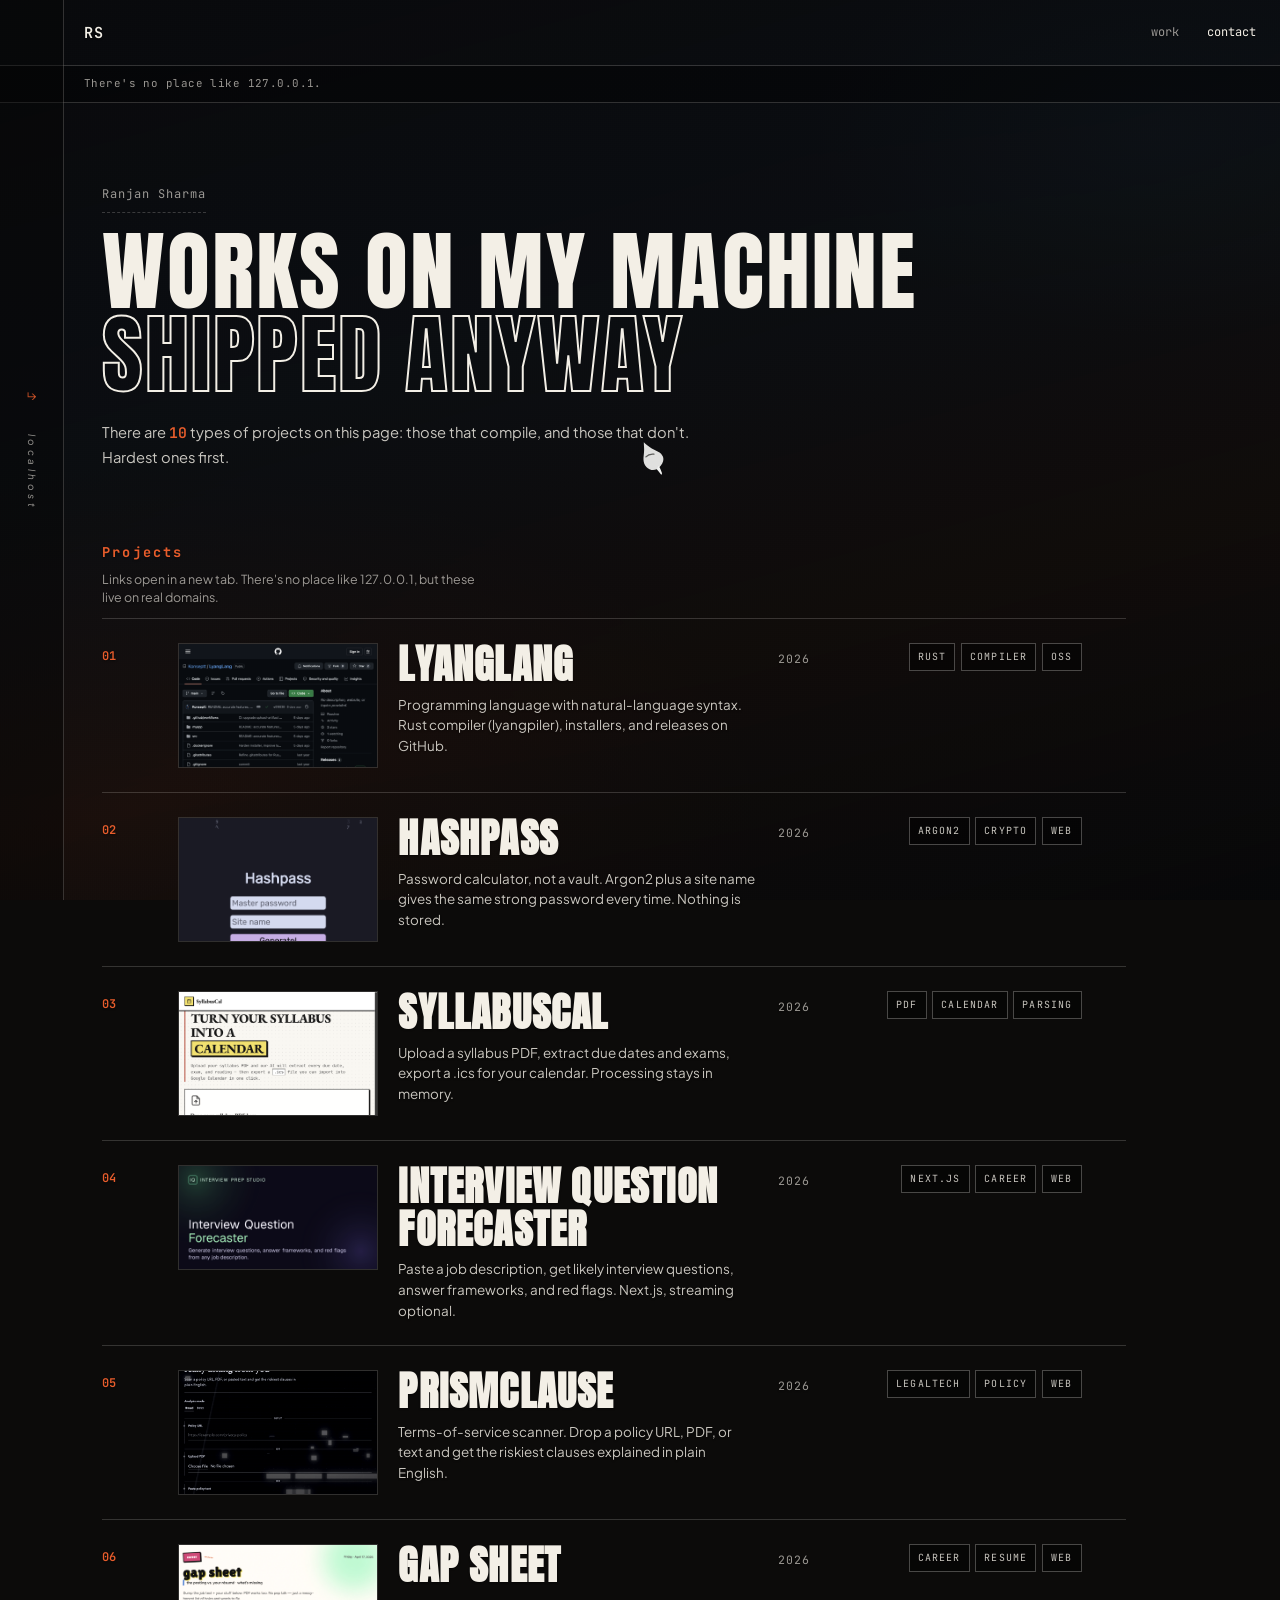
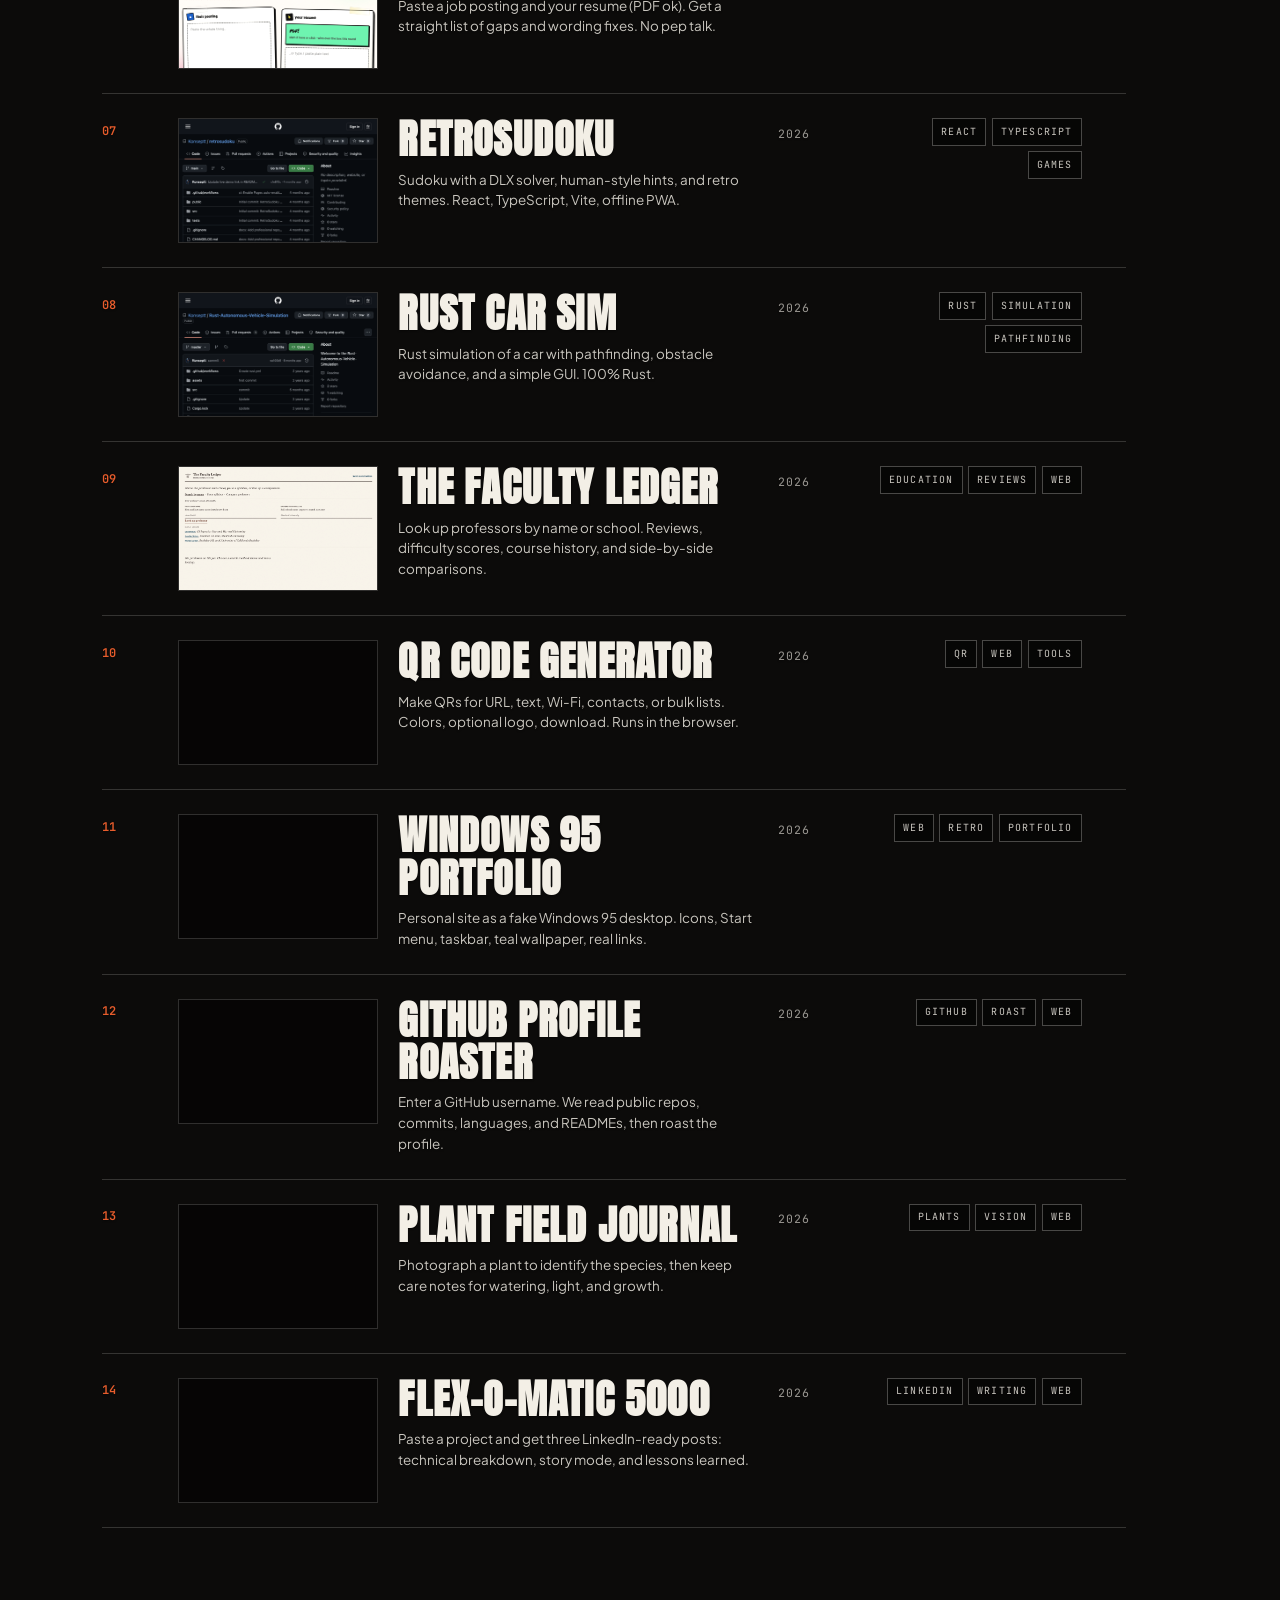
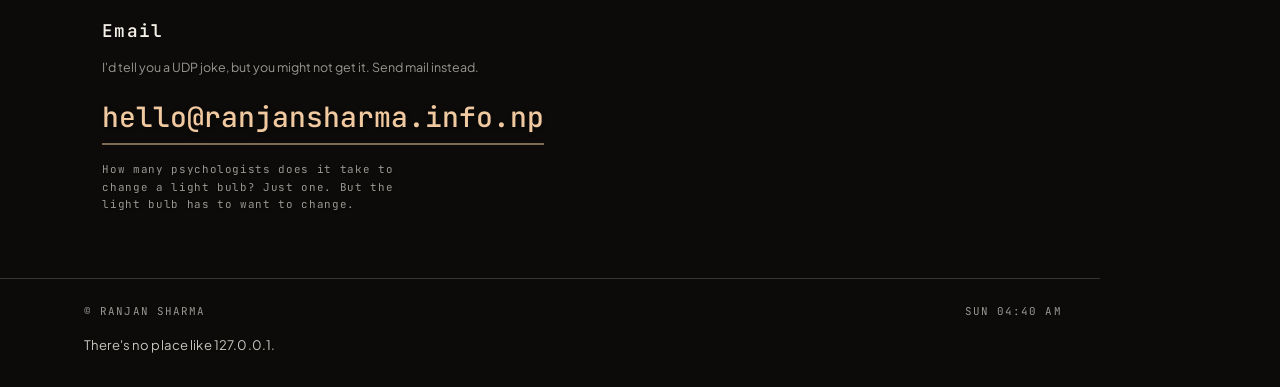
==== commit 76349826: "Restore Mixkit background video Bring back the lazy-loaded looping bg video with overlay and grain. " ====
--- a/index.html
+++ b/index.html
@@ -116,9 +116,23 @@
       <span class="cursor-chip mono"></span>
     </div>
 
-    <div class="atmosphere" aria-hidden="true">
-      <div class="atmosphere-wash"></div>
-      <div class="atmosphere-grain"></div>
+    <div class="video-layer" aria-hidden="true">
+      <video
+        class="bg-video"
+        autoplay
+        muted
+        loop
+        playsinline
+        preload="none"
+        poster="https://assets.mixkit.co/videos/30574/30574-thumb-720-0.jpg"
+      >
+        <source
+          data-src="https://assets.mixkit.co/videos/30574/30574-720.mp4"
+          type="video/mp4"
+        />
+      </video>
+      <div class="video-overlay"></div>
+      <div class="video-grain"></div>
     </div>
 
     <a class="skip-link" href="#main">Skip to main content</a>
--- a/styles.css
+++ b/styles.css
@@ -64,35 +64,54 @@
   font-family: var(--font-mono);
 }
 
-/* Handmade atmosphere - no stock cyber video */
-.atmosphere {
+/* Background video */
+.video-layer {
   position: fixed;
   inset: 0;
   z-index: 0;
   pointer-events: none;
   overflow: hidden;
-  background:
-    radial-gradient(ellipse 80% 55% at 12% 18%, rgba(232, 93, 44, 0.14), transparent 55%),
-    radial-gradient(ellipse 70% 50% at 88% 78%, rgba(120, 90, 60, 0.12), transparent 50%),
-    linear-gradient(165deg, #12100e 0%, #0c0b0a 42%, #15110f 100%);
-}
-
-.atmosphere-wash {
+  background: var(--void);
+}
+
+.bg-video {
+  position: absolute;
+  inset: 50% auto auto 50%;
+  min-width: 100%;
+  min-height: 100%;
+  width: auto;
+  height: auto;
+  transform: translate3d(-50%, -50%, 0);
+  object-fit: cover;
+}
+
+.video-overlay {
   position: absolute;
   inset: 0;
-  background:
-    linear-gradient(
-      120deg,
-      transparent 0%,
-      rgba(243, 239, 230, 0.03) 40%,
-      transparent 70%
+  background: linear-gradient(
+      165deg,
+      rgba(8, 9, 12, 0.88) 0%,
+      rgba(10, 14, 20, 0.72) 38%,
+      rgba(18, 12, 10, 0.62) 68%,
+      rgba(6, 7, 9, 0.86) 100%
+    ),
+    radial-gradient(
+      ellipse 90% 70% at 10% 90%,
+      rgba(232, 93, 44, 0.12),
+      transparent 55%
+    ),
+    radial-gradient(
+      ellipse 60% 50% at 90% 15%,
+      rgba(90, 200, 220, 0.07),
+      transparent 45%
     );
 }
 
-.atmosphere-grain {
+.video-grain {
   position: absolute;
   inset: 0;
-  opacity: 0.45;
+  opacity: 0.4;
+  pointer-events: none;
   background-image: repeating-linear-gradient(
       0deg,
       transparent,
@@ -111,8 +130,8 @@
 }
 
 @media (max-width: 768px) {
-  .atmosphere-grain {
-    opacity: 0.28;
+  .video-grain {
+    opacity: 0.25;
   }
 }
 
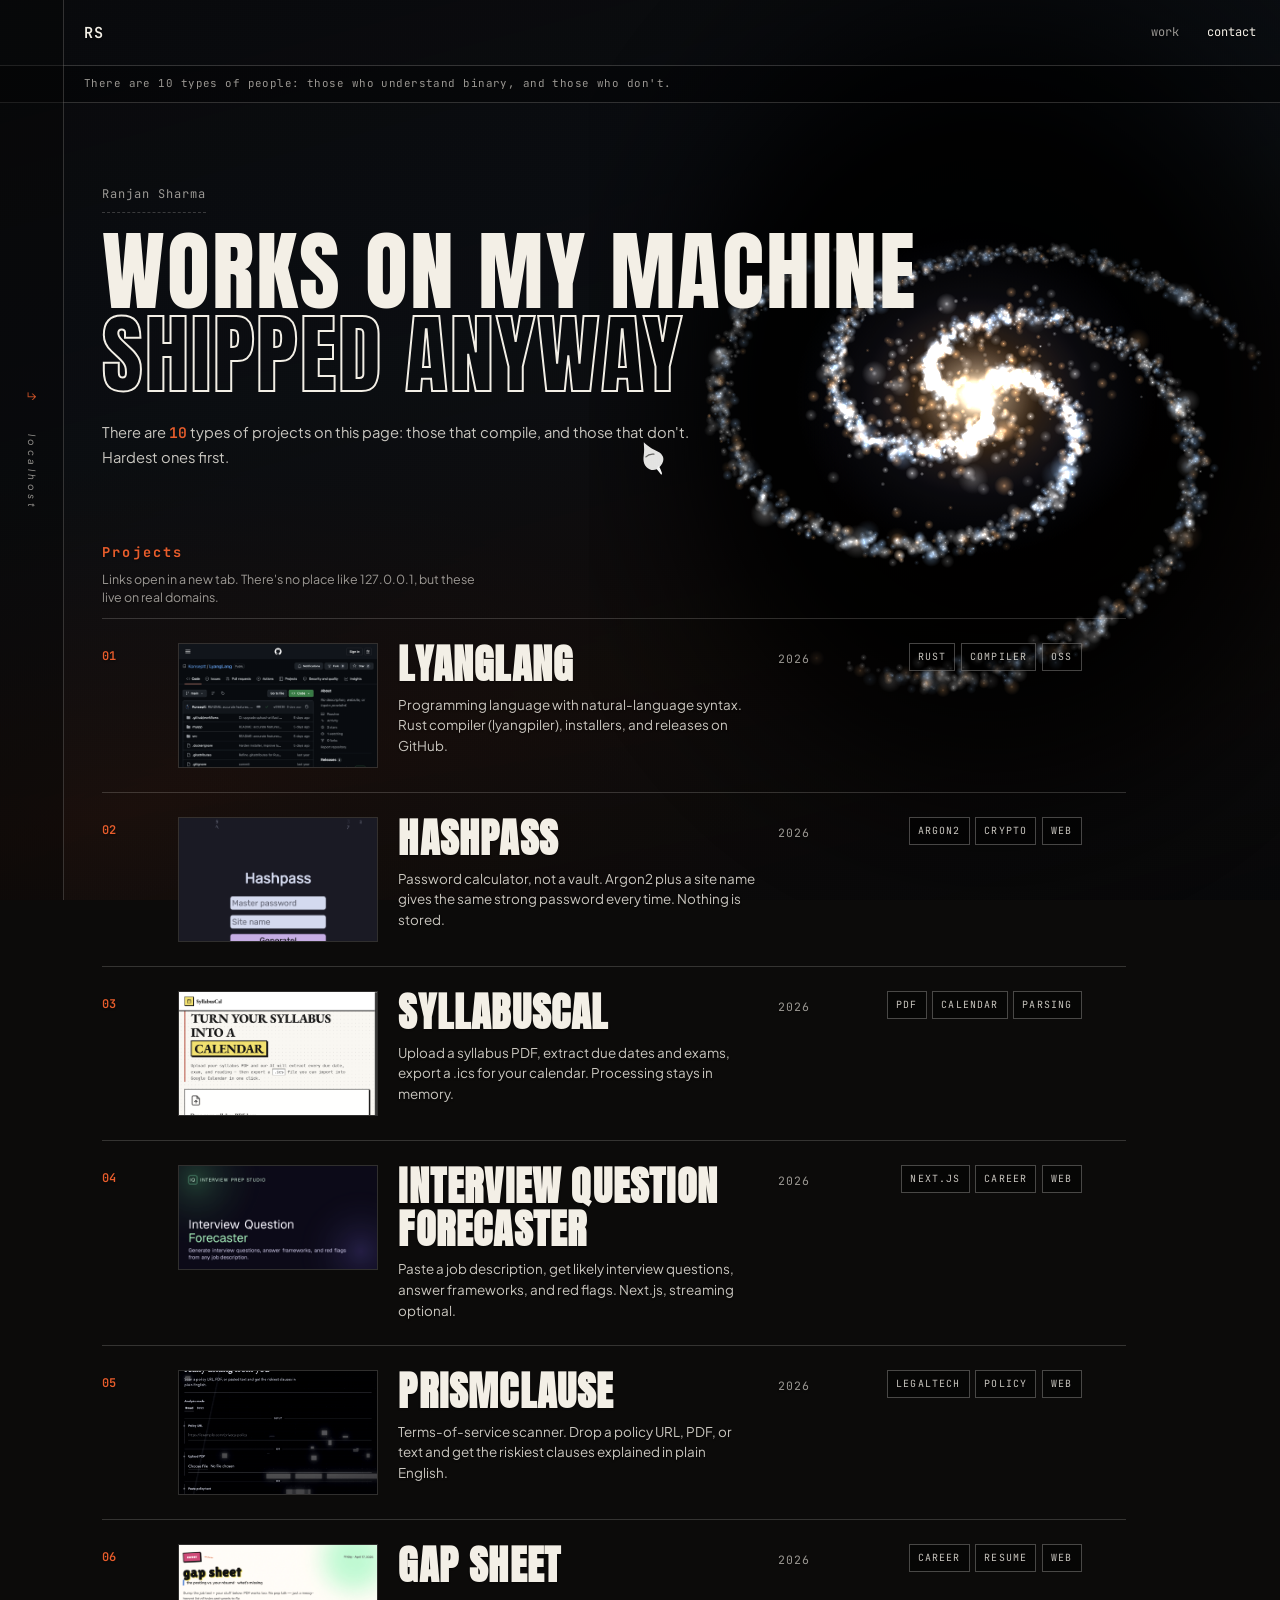
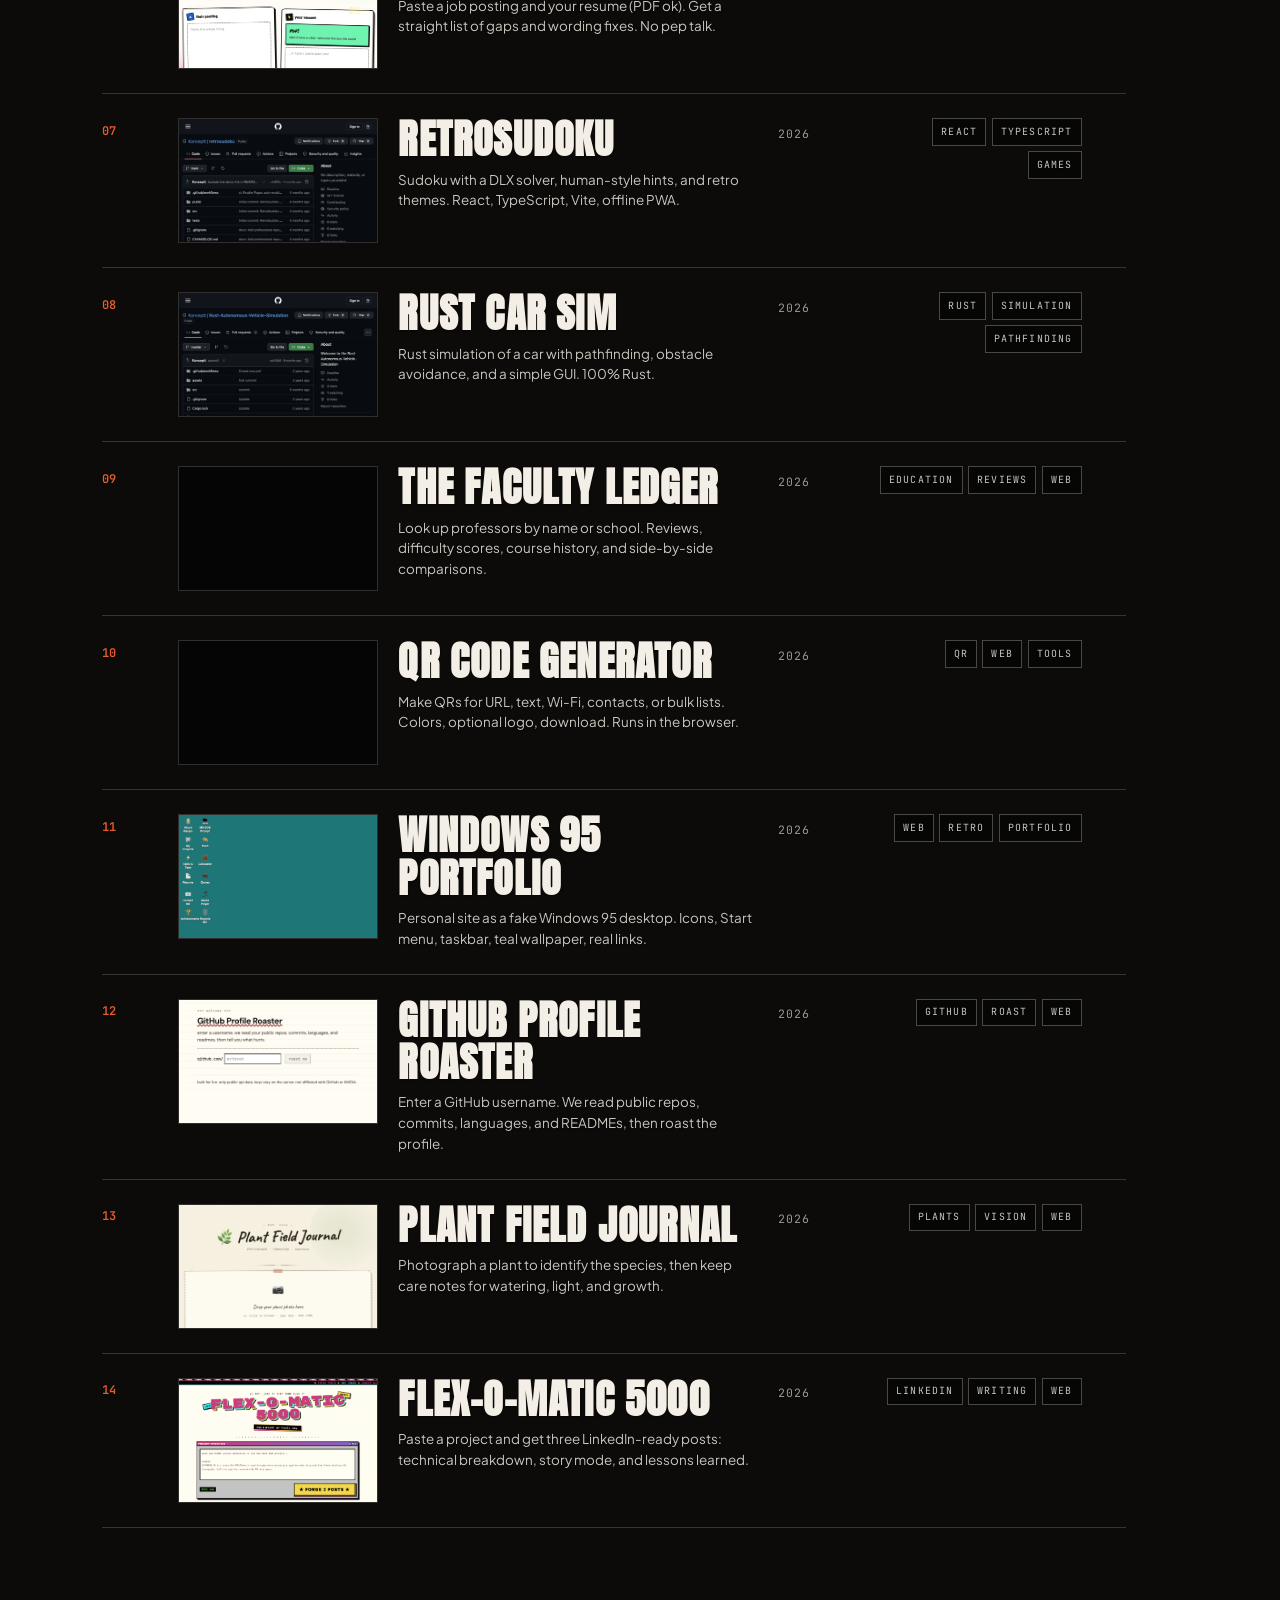
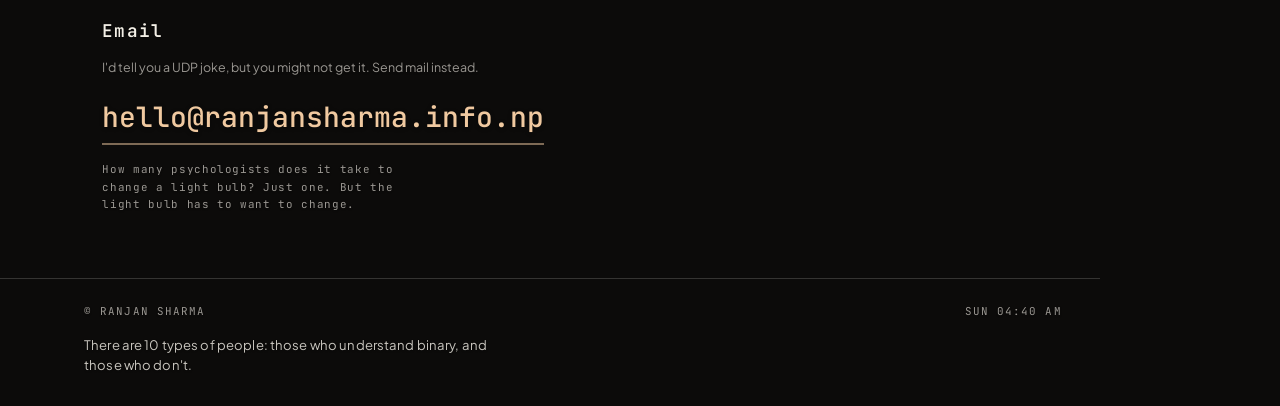
==== commit c77b564d: "Add right-side spiral galaxy particle animation Co-authored-by: Ranjan Sharma <hello@ranjansharma.in" ====
--- a/index.html
+++ b/index.html
@@ -135,6 +135,10 @@
       <div class="video-grain"></div>
     </div>
 
+    <div class="galaxy-layer" aria-hidden="true">
+      <canvas id="galaxy-canvas"></canvas>
+    </div>
+
     <a class="skip-link" href="#main">Skip to main content</a>
 
     <aside class="rail" aria-label="Page">
@@ -207,5 +211,6 @@
 
     <script src="projects.js"></script>
     <script src="main.js"></script>
+    <script src="galaxy.js"></script>
   </body>
 </html>
--- a/styles.css
+++ b/styles.css
@@ -135,6 +135,58 @@
   }
 }
 
+/*
+  Spiral galaxy - right-side 3D particle animation (galaxy.js).
+  Pitch-black cosmic backdrop feathered into the page with a mask.
+*/
+.galaxy-layer {
+  position: fixed;
+  top: 0;
+  right: 0;
+  width: min(54vw, 920px);
+  height: 100vh;
+  z-index: 0;
+  pointer-events: none;
+  overflow: hidden;
+  display: none;
+  -webkit-mask-image: radial-gradient(
+    ellipse 88% 82% at 60% 45%,
+    #000 48%,
+    transparent 96%
+  );
+  mask-image: radial-gradient(
+    ellipse 88% 82% at 60% 45%,
+    #000 48%,
+    transparent 96%
+  );
+}
+
+.galaxy-layer::before {
+  content: "";
+  position: absolute;
+  inset: 0;
+  background: radial-gradient(
+    ellipse 78% 70% at 58% 44%,
+    #000 0%,
+    rgba(0, 0, 0, 0.9) 42%,
+    rgba(0, 0, 0, 0.35) 68%,
+    transparent 88%
+  );
+}
+
+.galaxy-layer canvas {
+  position: absolute;
+  inset: 0;
+  width: 100%;
+  height: 100%;
+}
+
+@media (min-width: 900px) {
+  .galaxy-layer {
+    display: block;
+  }
+}
+
 /* Rail */
 .rail {
   position: fixed;
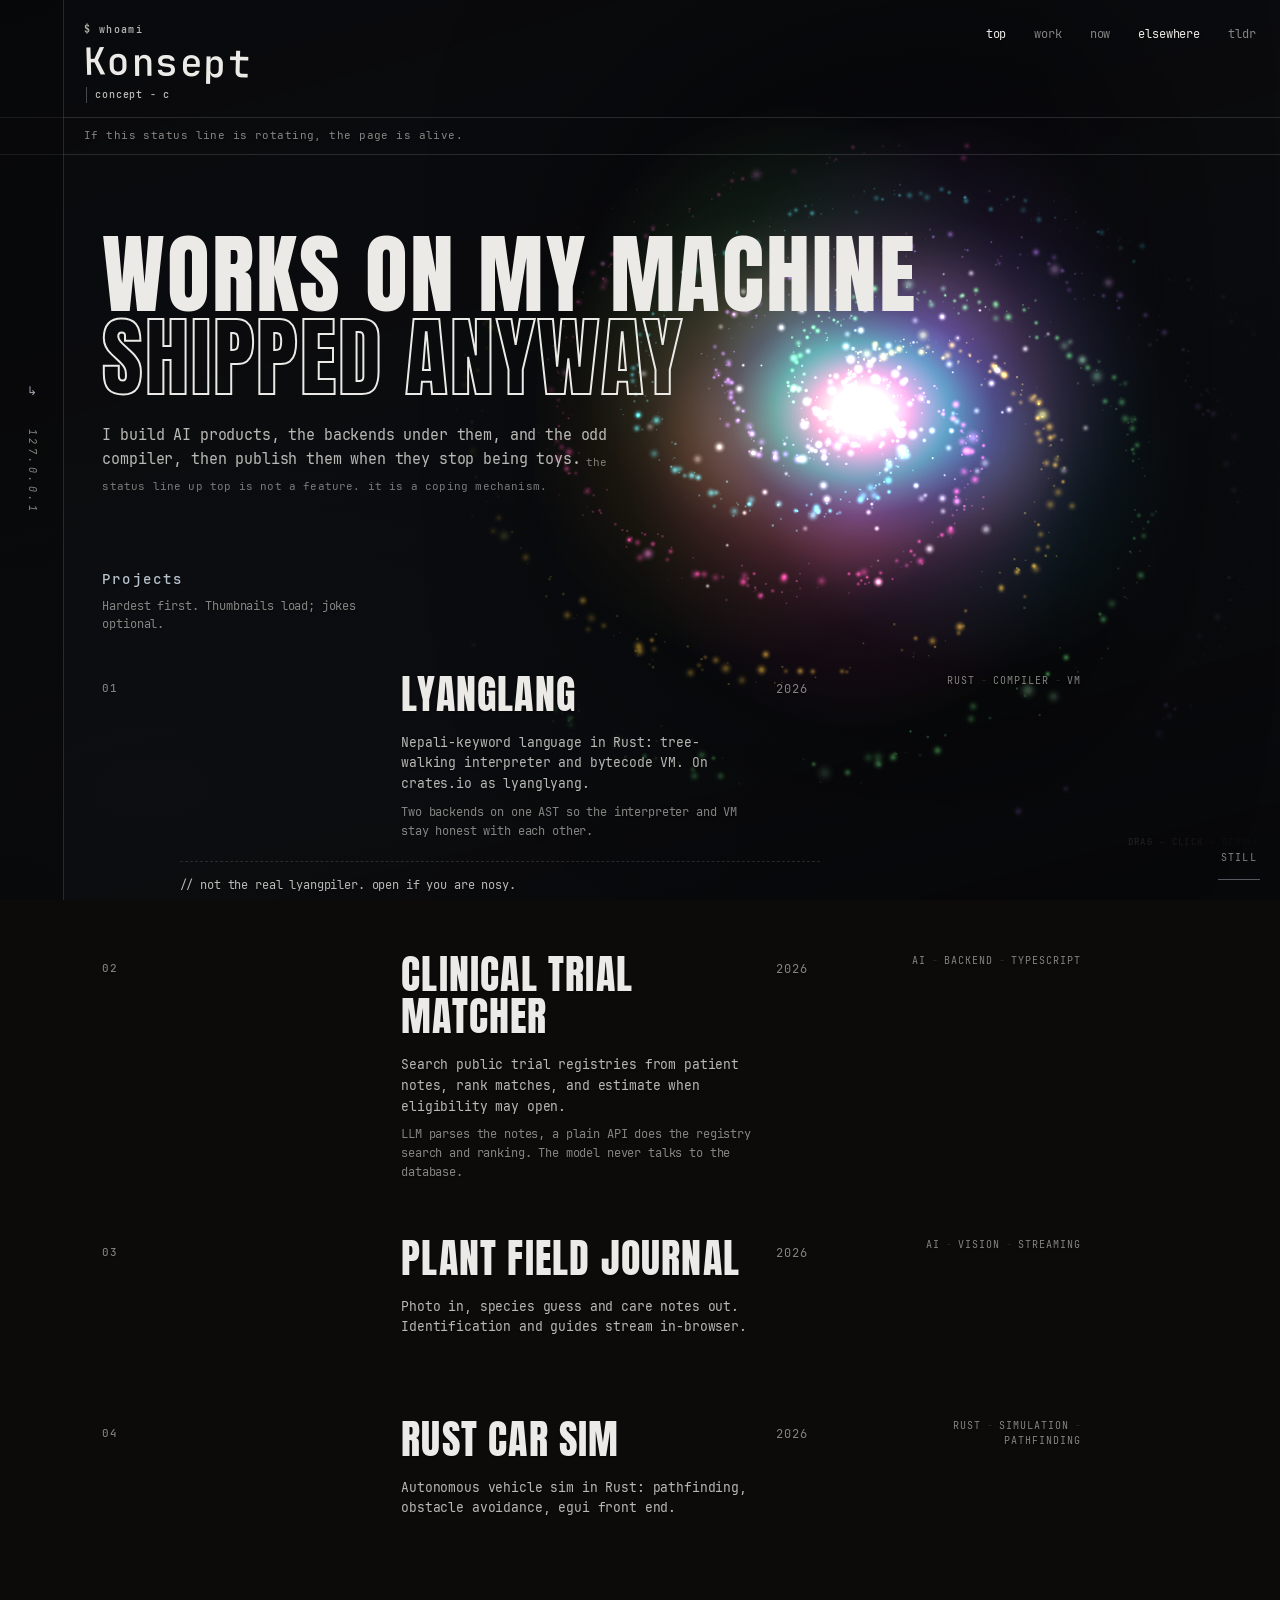
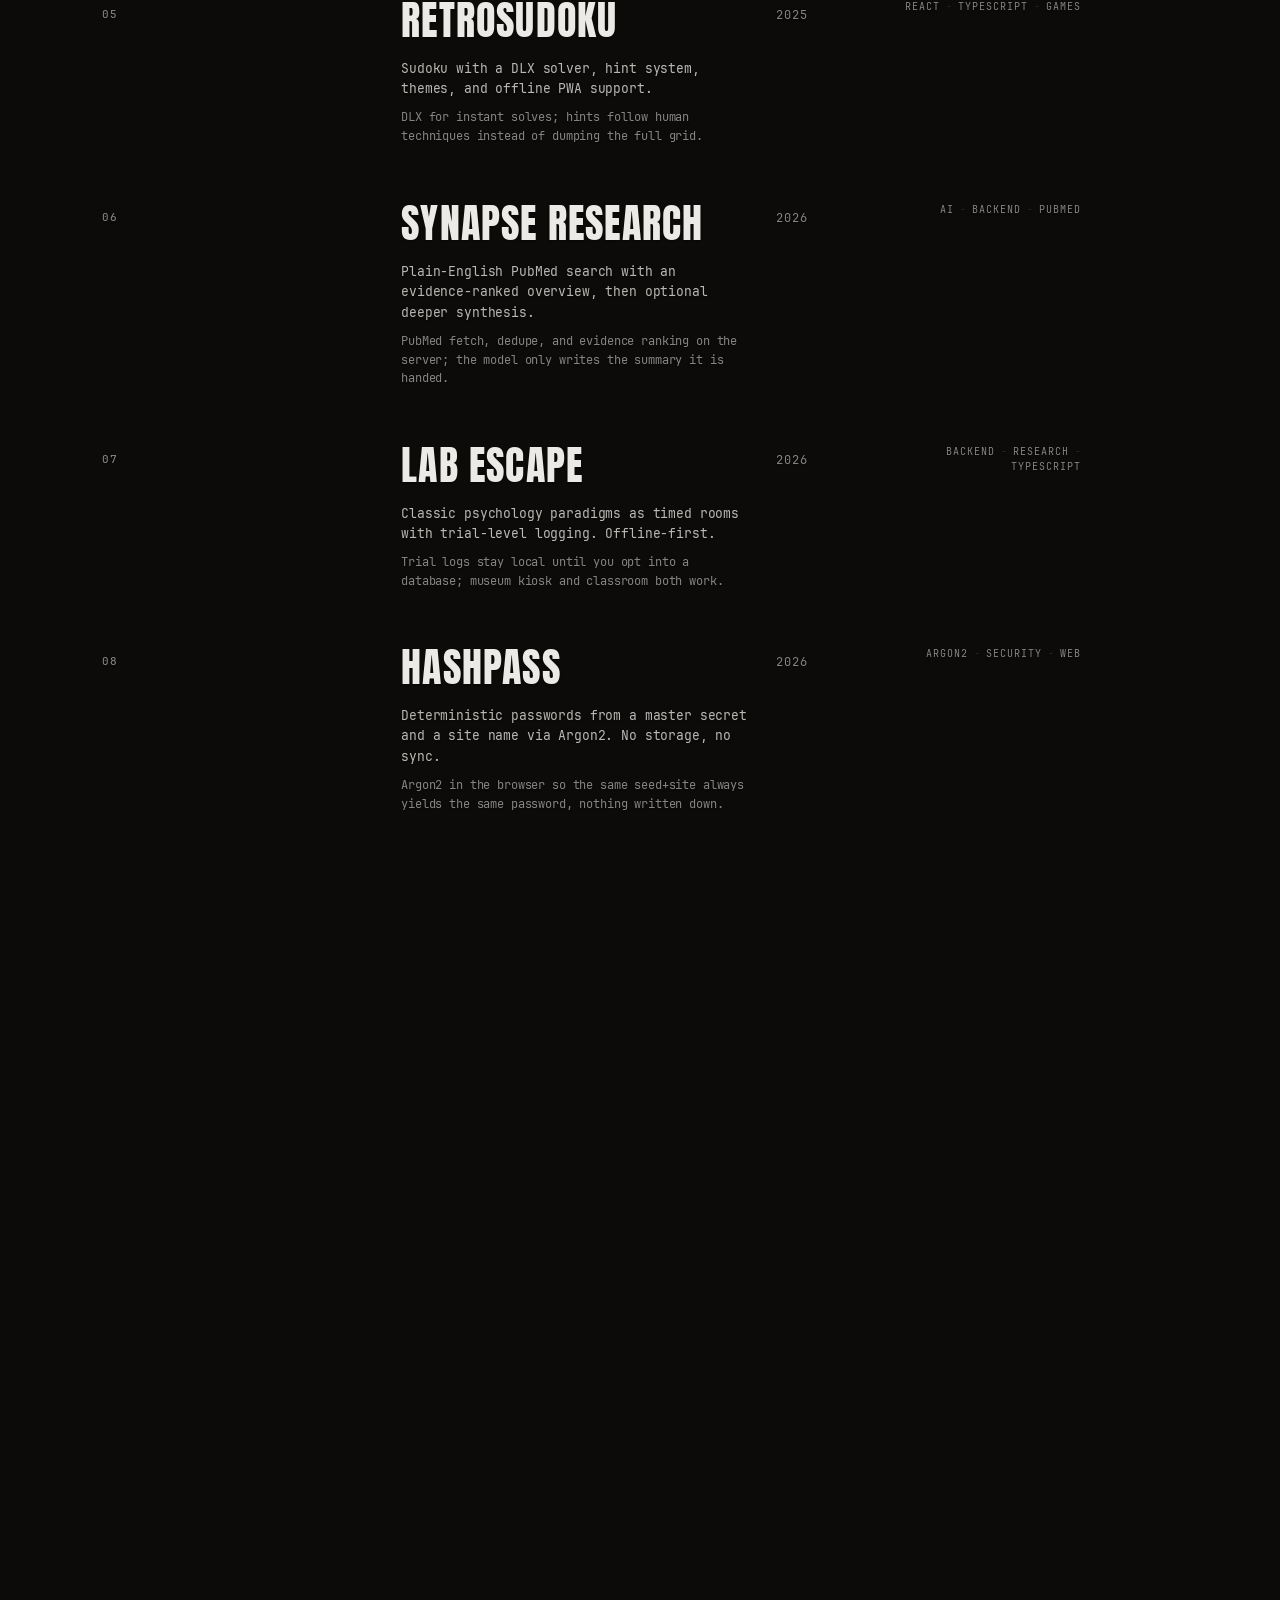
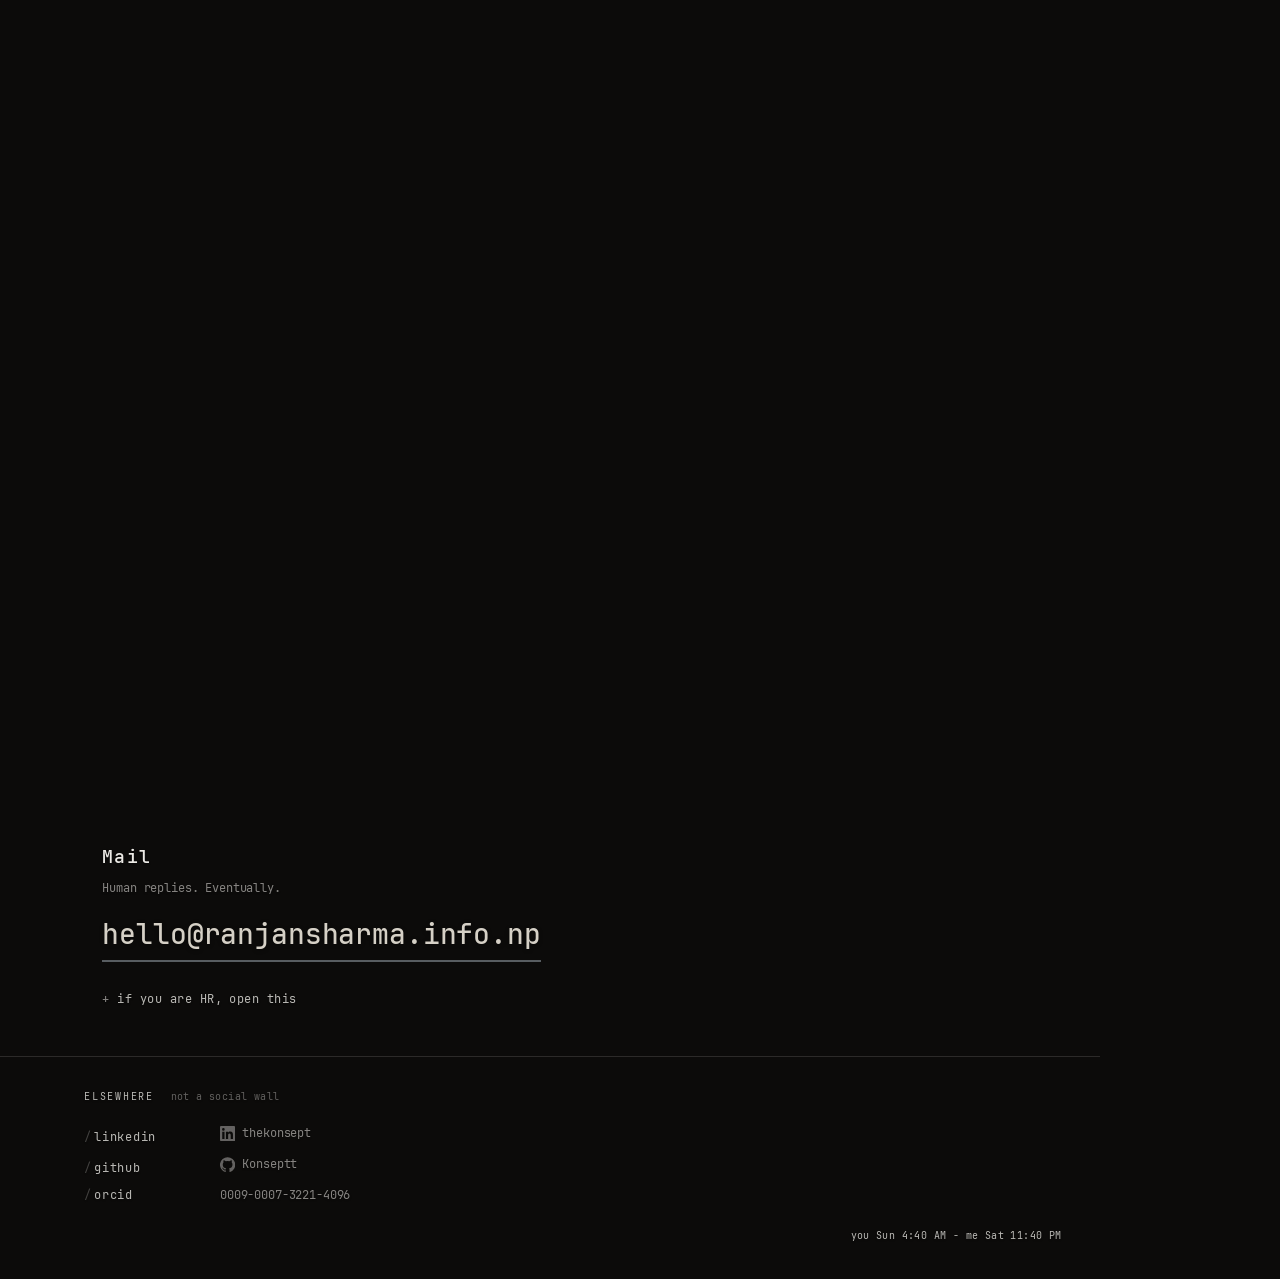
==== commit dab77c4e: "Portfolio site Plain HTML, CSS, and JS. Hero, project list, /now page, spiral galaxy, cursor trail, " ====
--- a/index.html
+++ b/index.html
@@ -9,87 +9,173 @@
     <meta name="author" content="Ranjan Sharma" />
     <meta
       name="description"
-      content="Ranjan Sharma, developer portfolio. Compilers, crypto tools, PDF parsers, and other projects that shipped."
-    />
-    <meta name="robots" content="index, follow" />
+      content="Ranjan Sharma builds AI products and the backends that keep them honest. Compilers on the side. Portfolio of shipped work - not a slide deck."
+    />
+    <meta
+      name="keywords"
+      content="Ranjan Sharma, thekonsept, AI engineer, backend developer, LLM apps, RAG, APIs, Rust, compilers, LyangLang, portfolio"
+    />
+    <meta
+      name="robots"
+      content="index, follow, max-image-preview:large, max-snippet:-1, max-video-preview:-1"
+    />
+    <meta
+      name="googlebot"
+      content="index, follow, max-image-preview:large, max-snippet:-1, max-video-preview:-1"
+    />
     <meta name="theme-color" content="#0c0b0a" />
+    <meta name="color-scheme" content="dark" />
+    <meta name="application-name" content="works on my machine" />
+    <meta name="apple-mobile-web-app-title" content="works on my machine" />
+    <meta name="format-detection" content="telephone=no" />
+    <meta name="referrer" content="strict-origin-when-cross-origin" />
+    <meta
+      http-equiv="Content-Security-Policy"
+      content="default-src 'self'; base-uri 'self'; object-src 'none'; form-action 'self'; script-src 'self' https://www.clarity.ms https://scripts.clarity.ms; style-src 'self'; font-src 'self'; img-src 'self' https://assets.mixkit.co https://c.bing.com https://c.clarity.ms; media-src 'self' https://assets.mixkit.co; connect-src 'self' https://*.clarity.ms https://c.bing.com;"
+    />
 
     <title>Ranjan Sharma - works on my machine</title>
 
     <link
       rel="canonical"
-      href="https://konseptt.github.io/portfolio-site/"
-    />
-
-    <meta property="og:type" content="website" />
+      href="https://projects.ranjansharma.info.np/"
+    />
+    <link rel="alternate" type="text/plain" href="/llms.txt" title="llms.txt" />
+    <link rel="sitemap" type="application/xml" href="/sitemap.xml" />
+    <link rel="me" href="https://www.linkedin.com/in/thekonsept" />
+    <link rel="me" href="https://github.com/Konseptt" />
+    <link rel="me" href="mailto:hello@ranjansharma.info.np" />
+    <link rel="me" href="https://orcid.org/0009-0007-3221-4096" />
+
+    <meta property="og:type" content="profile" />
+    <meta property="og:site_name" content="Ranjan Sharma" />
     <meta
       property="og:url"
-      content="https://konseptt.github.io/portfolio-site/"
+      content="https://projects.ranjansharma.info.np/"
     />
     <meta property="og:locale" content="en_US" />
-    <meta
-      property="og:title"
-      content="Ranjan Sharma - works on my machine"
-    />
+    <meta property="og:title" content="Ranjan Sharma - works on my machine" />
     <meta
       property="og:description"
-      content="Portfolio of shipped projects: compilers, crypto, calendars, sudoku, and more."
-    />
-    <meta property="og:site_name" content="Ranjan Sharma" />
+      content="AI products, the backends under them, and the odd compiler. Ranjan Sharma / Konsept. 15 shipped projects, one mail address."
+    />
+    <meta property="profile:first_name" content="Ranjan" />
+    <meta property="profile:last_name" content="Sharma" />
+    <meta property="profile:username" content="thekonsept" />
     <meta
       property="og:image"
-      content="https://konseptt.github.io/portfolio-site/assets/thumbs/win95-portfolio-ranjansharma.png"
-    />
-    <meta property="og:image:width" content="900" />
-    <meta property="og:image:height" content="897" />
-    <meta property="og:image:alt" content="Ranjan Sharma portfolio site preview" />
+      content="https://projects.ranjansharma.info.np/assets/og-card.png?v=2"
+    />
+    <meta property="og:image:type" content="image/png" />
+    <meta property="og:image:width" content="1200" />
+    <meta property="og:image:height" content="630" />
+    <meta
+      property="og:image:alt"
+      content="Works on my machine, shipped anyway. Ranjan Sharma / Konsept portfolio card with a spiral galaxy."
+    />
 
     <meta name="twitter:card" content="summary_large_image" />
-    <meta
-      name="twitter:title"
-      content="Ranjan Sharma - works on my machine"
-    />
+    <meta name="twitter:title" content="Ranjan Sharma - works on my machine" />
     <meta
       name="twitter:description"
-      content="Compilers, crypto, calendars, sudoku. Stuff that works on my machine."
+      content="AI products, the backends under them, and the odd compiler. Ranjan Sharma / Konsept. 15 shipped projects, one mail address."
     />
     <meta
       name="twitter:image"
-      content="https://konseptt.github.io/portfolio-site/assets/thumbs/win95-portfolio-ranjansharma.png"
-    />
-
-    <link rel="preconnect" href="https://fonts.googleapis.com" />
-    <link rel="preconnect" href="https://fonts.gstatic.com" crossorigin />
-    <link
-      href="https://fonts.googleapis.com/css2?family=Anton&family=JetBrains+Mono:ital,wght@0,400;0,500;0,600;1,400&family=Plus+Jakarta+Sans:wght@400;500;600&display=swap"
-      rel="stylesheet"
-    />
-    <link rel="icon" href="assets/favicon.svg" type="image/svg+xml" />
-    <link rel="apple-touch-icon" href="assets/favicon.svg" />
+      content="https://projects.ranjansharma.info.np/assets/og-card.png?v=2"
+    />
+    <meta
+      name="twitter:image:alt"
+      content="Works on my machine, shipped anyway. Ranjan Sharma / Konsept portfolio card with a spiral galaxy."
+    />
+
+    <link rel="icon" href="assets/favicon.svg?v=3" type="image/svg+xml" />
+    <link rel="apple-touch-icon" href="assets/favicon.svg?v=3" />
     <link rel="stylesheet" href="styles.css" />
+    <script src="assets/clarity.js" defer></script>
     <script type="application/ld+json">
       {
         "@context": "https://schema.org",
         "@graph": [
           {
             "@type": "WebSite",
-            "@id": "https://konseptt.github.io/portfolio-site/#website",
-            "url": "https://konseptt.github.io/portfolio-site/",
-            "name": "Ranjan Sharma - Portfolio",
-            "description": "Developer portfolio of shipped tools and experiments.",
+            "@id": "https://projects.ranjansharma.info.np/#website",
+            "url": "https://projects.ranjansharma.info.np/",
+            "name": "Ranjan Sharma",
+            "alternateName": ["Ranjan Sharma Portfolio"],
+            "description": "Official developer portfolio of Ranjan Sharma: AI products, backend systems, and a compiler, all shipped.",
             "inLanguage": "en",
             "publisher": {
-              "@id": "https://konseptt.github.io/portfolio-site/#person"
+              "@id": "https://projects.ranjansharma.info.np/#person"
             }
           },
           {
+            "@type": "ProfilePage",
+            "@id": "https://projects.ranjansharma.info.np/#profilepage",
+            "url": "https://projects.ranjansharma.info.np/",
+            "name": "Ranjan Sharma - works on my machine",
+            "isPartOf": {
+              "@id": "https://projects.ranjansharma.info.np/#website"
+            },
+            "about": {
+              "@id": "https://projects.ranjansharma.info.np/#person"
+            },
+            "mainEntity": {
+              "@id": "https://projects.ranjansharma.info.np/#person"
+            },
+            "inLanguage": "en"
+          },
+          {
             "@type": "Person",
-            "@id": "https://konseptt.github.io/portfolio-site/#person",
+            "@id": "https://projects.ranjansharma.info.np/#person",
             "name": "Ranjan Sharma",
-            "url": "https://konseptt.github.io/portfolio-site/",
+            "alternateName": "thekonsept",
+            "givenName": "Ranjan",
+            "familyName": "Sharma",
+            "url": "https://projects.ranjansharma.info.np/",
+            "image": "https://projects.ranjansharma.info.np/assets/og-card.png",
             "email": "mailto:hello@ranjansharma.info.np",
-            "jobTitle": "Developer",
-            "sameAs": ["https://github.com/Konseptt"]
+            "jobTitle": "AI and Backend Developer",
+            "description": "Ranjan Sharma builds AI products and the backends that keep them honest. Compilers on the side.",
+            "knowsAbout": [
+              "Artificial intelligence",
+              "Large language models",
+              "Retrieval-augmented generation",
+              "Backend development",
+              "API design",
+              "Rust",
+              "TypeScript",
+              "Compilers"
+            ],
+            "sameAs": [
+              "https://www.linkedin.com/in/thekonsept",
+              "https://github.com/Konseptt",
+              "https://orcid.org/0009-0007-3221-4096"
+            ]
+          },
+          {
+            "@type": "ItemList",
+            "@id": "https://projects.ranjansharma.info.np/#projects",
+            "name": "Projects by Ranjan Sharma",
+            "itemListOrder": "https://schema.org/ItemListOrderDescending",
+            "numberOfItems": 15,
+            "itemListElement": [
+              { "@type": "ListItem", "position": 1, "url": "https://crates.io/crates/lyanglyang", "name": "LyangLang" },
+              { "@type": "ListItem", "position": 2, "url": "https://clinicaltrial.ranjansharma.info.np/", "name": "Clinical Trial Matcher" },
+              { "@type": "ListItem", "position": 3, "url": "https://plant.ranjansharma.info.np/", "name": "Plant Field Journal" },
+              { "@type": "ListItem", "position": 4, "url": "https://konseptt.github.io/Rust-Autonomous-Vehicle-Simulation/", "name": "Rust Car Sim" },
+              { "@type": "ListItem", "position": 5, "url": "https://sudoku.ranjansharma.info.np/", "name": "RetroSudoku" },
+              { "@type": "ListItem", "position": 6, "url": "https://synapse-research.vercel.app", "name": "Synapse Research" },
+              { "@type": "ListItem", "position": 7, "url": "https://lab-escape-beta.vercel.app", "name": "Lab Escape" },
+              { "@type": "ListItem", "position": 8, "url": "https://hashpass.ranjansharma.info.np/", "name": "Hashpass" },
+              { "@type": "ListItem", "position": 9, "url": "https://page-fault-simulator.vercel.app", "name": "Page Fault Simulator" },
+              { "@type": "ListItem", "position": 10, "url": "https://cpu.ranjansharma.info.np/", "name": "CPU Scheduler" },
+              { "@type": "ListItem", "position": 11, "url": "https://syllabuscal.ranjansharma.info.np/", "name": "SyllabusCal" },
+              { "@type": "ListItem", "position": 12, "url": "https://tos.ranjansharma.info.np/", "name": "PrismClause" },
+              { "@type": "ListItem", "position": 13, "url": "https://resume.ranjansharma.info.np/", "name": "Gap Sheet" },
+              { "@type": "ListItem", "position": 14, "url": "https://interview.ranjansharma.info.np/", "name": "Interview Forecaster" },
+              { "@type": "ListItem", "position": 15, "url": "https://faculty.ranjansharma.info.np/", "name": "The Faculty Ledger" }
+            ]
           }
         ]
       }
@@ -97,25 +183,6 @@
   </head>
   <body>
     <canvas class="cursor-ink" aria-hidden="true"></canvas>
-    <div class="cursor-nib-wrap" aria-hidden="true">
-      <svg class="cursor-nib" viewBox="0 0 48 48" width="48" height="48">
-        <path
-          class="nib-body"
-          d="M24.2 2.4c1.1 3.8 2.6 7.1 4.8 10.4 1.9 2.8 4.1 5.2 5.6 8.3 1.4 2.9 1.8 5.9.4 8.7-1.6 3.2-5.1 5.1-8.7 6.2-1.2.4-2.4.6-3.6.5-2.1-.2-4-.9-5.6-2.2-2.4-1.9-3.7-4.8-3.9-7.8-.2-3.1.8-6.1 2.4-8.7C18 14.2 20.4 10.8 22 7.1c.7-1.6 1.4-3.2 2.2-4.7z"
-        />
-        <path
-          class="nib-tip"
-          d="M22.8 36.2c.6 2.4 1.1 4.6 1.4 7.1.1.8.6 1.4 1.2.9.5-.4.7-1.5.8-2.3.4-2.6.6-5.2.4-7.8-.9.6-2.2 1.3-3.8 2.1z"
-        />
-        <path
-          class="nib-slash"
-          d="M18.5 18.2c3.2-1.1 6.8-.4 9.6 1.6"
-          fill="none"
-        />
-      </svg>
-      <span class="cursor-chip mono"></span>
-    </div>
-
     <div class="video-layer" aria-hidden="true">
       <video
         class="bg-video"
@@ -143,74 +210,220 @@
 
     <aside class="rail" aria-label="Page">
       <span class="rail-mark" aria-hidden="true">↳</span>
-      <span class="rail-slug">localhost</span>
+      <span class="rail-slug">127.0.0.1</span>
     </aside>
 
     <header class="site-header">
-      <a href="#main" class="brand mono" title="Back to top">RS</a>
+      <h1 id="site-name" class="hero-mark reveal">
+        <span class="hero-mark-meta mono" aria-hidden="true">$ whoami</span>
+        <span class="hero-mark-word" aria-label="Konsept">
+          <span class="hero-mark-ch">K</span><span class="hero-mark-ch">o</span
+          ><span class="hero-mark-ch">n</span><span class="hero-mark-ch">s</span
+          ><span class="hero-mark-ch">e</span><span class="hero-mark-ch">p</span
+          ><span class="hero-mark-ch">t</span>
+        </span>
+        <span class="hero-mark-aside mono">concept - c</span>
+      </h1>
       <nav class="nav mono" aria-label="Primary">
+        <a href="#main" class="nav-home">top</a>
         <a href="#work">work</a>
-        <a href="#contact" class="nav-out">contact</a>
+        <a href="now/">now</a>
+        <a href="#elsewhere" class="nav-out">elsewhere</a>
+        <span class="tldr-wrap">
+          <button
+            type="button"
+            class="tldr-open"
+            id="tldr-open"
+            aria-expanded="false"
+            aria-controls="tldr-dialog"
+            aria-haspopup="dialog"
+          >
+            tldr
+          </button>
+          <div
+            class="tldr-msg"
+            id="tldr-dialog"
+            role="dialog"
+            aria-labelledby="tldr-title"
+            aria-hidden="true"
+            hidden
+          >
+            <span class="tldr-caret" aria-hidden="true"></span>
+            <div class="tldr-sheet">
+              <div class="tldr-head">
+                <p class="tldr-label mono" id="tldr-title">tldr</p>
+                <button type="button" class="tldr-close mono" id="tldr-close" aria-label="Close">
+                  close
+                </button>
+              </div>
+              <div class="tldr-readout mono" aria-hidden="true">
+                <span class="tldr-readout-prompt">$</span>
+                <span class="tldr-readout-line" data-tldr-readout></span>
+                <span class="tldr-readout-cursor"></span>
+              </div>
+              <div class="tldr-body mono">
+                <p>
+                  <strong>Ranjan Sharma</strong> / Konsept. AI products, the
+                  backends under them, one compiler for fun.
+                </p>
+                <p>
+                  Standouts: <strong>Clinical Trial Matcher</strong>,
+                  <strong>Synapse</strong>, <strong>LyangLang</strong>. Hire for
+                  AI + backend. LLM in front, boring API behind.
+                </p>
+                <a
+                  class="tldr-mail contact-email"
+                  href="mailto:hello@ranjansharma.info.np"
+                  >hello@ranjansharma.info.np</a
+                >
+              </div>
+            </div>
+          </div>
+        </span>
       </nav>
     </header>
 
     <p class="status-line mono" id="status-line" aria-live="polite"></p>
 
-    <main id="main">
-      <section class="hero" data-parallax>
-        <p class="hero-kicker mono reveal">Ranjan Sharma</p>
-        <h1 class="hero-title">
+    <main id="main" itemscope itemtype="https://schema.org/Person">
+      <meta itemprop="name" content="Ranjan Sharma" />
+      <meta itemprop="alternateName" content="thekonsept" />
+      <meta itemprop="jobTitle" content="AI and Backend Developer" />
+      <meta itemprop="email" content="hello@ranjansharma.info.np" />
+      <link itemprop="url" href="https://projects.ranjansharma.info.np/" />
+      <link itemprop="sameAs" href="https://www.linkedin.com/in/thekonsept" />
+      <link itemprop="sameAs" href="https://github.com/Konseptt" />
+      <link itemprop="sameAs" href="https://orcid.org/0009-0007-3221-4096" />
+
+      <section class="hero" data-parallax aria-labelledby="site-name">
+        <p class="hero-title">
           <span class="hero-line reveal reveal-delay-1">Works on my machine</span>
           <span class="hero-line hero-line-accent reveal reveal-delay-2"
             >shipped anyway</span
           >
-        </h1>
-        <p class="hero-lede reveal reveal-delay-3">
-          There are <span class="hero-bit mono">10</span> types of projects on this
-          page: those that compile, and those that don't. Hardest ones first.
+        </p>
+        <p class="hero-lede reveal reveal-delay-3" itemprop="description">
+          I build AI products, the backends under them, and the odd compiler,
+          then publish them when they stop being toys.<span
+            class="hero-lede-sub mono"
+            aria-hidden="true"
+            >the status line up top is not a feature. it is a coping
+            mechanism.</span
+          >
         </p>
       </section>
 
       <section id="work" class="section work-section">
         <header class="work-head">
           <h2 class="work-label mono">Projects</h2>
-          <p class="whisper">
-            Links open in a new tab. There's no place like 127.0.0.1, but these
-            live on real domains.
-          </p>
+          <p class="whisper">Hardest first. Thumbnails load; jokes optional.</p>
         </header>
         <div id="project-grid" class="project-list"></div>
       </section>
 
       <section id="contact" class="section contact-section">
-        <h2 class="contact-heading mono">Email</h2>
-        <p class="whisper">
-          I'd tell you a UDP joke, but you might not get it. Send mail instead.
-        </p>
+        <h2 class="contact-heading mono">Mail</h2>
+        <p class="whisper">Human replies. Eventually.</p>
         <a
           class="contact-email magnetic mono"
           href="mailto:hello@ranjansharma.info.np"
+          itemprop="email"
           >hello@ranjansharma.info.np</a
         >
-        <p class="contact-footnote mono">
-          How many psychologists does it take to change a light bulb? Just one.
-          But the light bulb has to want to change.
-        </p>
+        <details class="hr-note mono">
+          <summary>if you are HR, open this</summary>
+          <dl class="hr-map">
+            <dt>"AI products"</dt>
+            <dd>knows what a token costs. has paid for it.</dd>
+            <dt>"backend"</dt>
+            <dd>the part that pages people. I answer the page.</dd>
+            <dt>"one compiler"</dt>
+            <dd>a real one. Rust. on purpose. not a course project.</dd>
+            <dt>"ships"</dt>
+            <dd>commit history has timestamps after 2am. they compile.</dd>
+            <dt>years with [framework from last year]</dt>
+            <dd>all of them.</dd>
+            <dt>notice period</dt>
+            <dd>however long the offer letter takes to load.</dd>
+            <dt>salary expectations</dt>
+            <dd>yes.</dd>
+          </dl>
+        </details>
       </section>
     </main>
 
-    <footer class="site-footer">
-      <div class="site-footer-top mono">
-        <span>© Ranjan Sharma</span>
+    <aside class="hire-toast mono" id="hire-toast" role="status" hidden>
+      <p class="hire-toast-head">
+        <span class="hire-toast-dot" aria-hidden="true"></span>open_to_work = true
+      </p>
+      <p class="hire-toast-body">
+        Actively looking: jobs, internships, the thing in between where you
+        still pay me. AI + backend. Remote, onsite, or a chair that does not
+        squeak.
+      </p>
+      <p class="hire-toast-actions">
+        <a class="hire-toast-mail" href="mailto:hello@ranjansharma.info.np?subject=we%20should%20talk">mail me</a>
+        <button type="button" class="hire-toast-close" id="hire-toast-close">
+          not hiring, just lurking
+        </button>
+      </p>
+    </aside>
+
+    <footer id="elsewhere" class="site-footer">
+      <p class="elsewhere-label mono">elsewhere <span class="elsewhere-aside">not a social wall</span></p>
+      <ul class="elsewhere-list mono">
+        <li>
+          <span class="elsewhere-key">linkedin</span>
+          <a
+            class="elsewhere-social"
+            href="https://www.linkedin.com/in/thekonsept"
+            rel="me noopener noreferrer"
+            target="_blank"
+          >
+            <svg class="social-ico" viewBox="0 0 24 24" aria-hidden="true" focusable="false">
+              <path
+                fill="currentColor"
+                d="M20.45 20.45h-3.55v-5.57c0-1.33-.02-3.04-1.85-3.04-1.85 0-2.14 1.45-2.14 2.94v5.67H9.36V9h3.41v1.56h.05c.48-.9 1.64-1.85 3.37-1.85 3.6 0 4.27 2.37 4.27 5.46v6.28zM5.34 7.43a2.06 2.06 0 1 1 0-4.12 2.06 2.06 0 0 1 0 4.12zM7.12 20.45H3.56V9h3.56v11.45zM22.23 0H1.77C.79 0 0 .77 0 1.73v20.54C0 23.23.79 24 1.77 24h20.46c.98 0 1.77-.77 1.77-1.73V1.73C24 .77 23.21 0 22.23 0z"
+              />
+            </svg>
+            <span>thekonsept</span>
+          </a>
+        </li>
+        <li>
+          <span class="elsewhere-key">github</span>
+          <a
+            class="elsewhere-social"
+            href="https://github.com/Konseptt"
+            rel="me noopener noreferrer"
+            target="_blank"
+          >
+            <svg class="social-ico" viewBox="0 0 24 24" aria-hidden="true" focusable="false">
+              <path
+                fill="currentColor"
+                d="M12 .3a12 12 0 0 0-3.79 23.4c.6.11.82-.26.82-.58v-2.02c-3.34.73-4.04-1.61-4.04-1.61-.55-1.39-1.34-1.76-1.34-1.76-1.09-.75.08-.73.08-.73 1.21.08 1.85 1.24 1.85 1.24 1.07 1.84 2.81 1.31 3.5 1 .11-.78.42-1.31.76-1.61-2.67-.3-5.47-1.33-5.47-5.93 0-1.31.47-2.38 1.24-3.22-.12-.3-.54-1.52.12-3.18 0 0 1.01-.32 3.3 1.23a11.5 11.5 0 0 1 6 0c2.29-1.55 3.3-1.23 3.3-1.23.66 1.66.24 2.88.12 3.18.77.84 1.23 1.91 1.23 3.22 0 4.61-2.81 5.62-5.49 5.92.43.37.81 1.1.81 2.22v3.29c0 .32.22.7.82.58A12 12 0 0 0 12 .3z"
+              />
+            </svg>
+            <span>Konseptt</span>
+          </a>
+        </li>
+        <li>
+          <span class="elsewhere-key">orcid</span>
+          <a
+            href="https://orcid.org/0009-0007-3221-4096"
+            rel="me noopener noreferrer"
+            target="_blank"
+            >0009-0007-3221-4096</a
+          >
+        </li>
+      </ul>
+      <div class="site-footer-meta mono">
         <span class="footer-time" id="footer-time"></span>
       </div>
-      <p class="site-footer-tagline" id="footer-quip">
-        Hand-built with HTML, CSS, and JavaScript. No framework.
-      </p>
     </footer>
 
     <script src="projects.js"></script>
     <script src="main.js"></script>
+    <script src="lyang-demo.js"></script>
     <script src="galaxy.js"></script>
   </body>
 </html>
--- a/styles.css
+++ b/styles.css
@@ -1,15 +1,54 @@
 :root {
   --void: #0c0b0a;
-  --ink: #f3efe6;
-  --dim: rgba(243, 239, 230, 0.82);
-  --muted: rgba(243, 239, 230, 0.62);
-  --faint: rgba(243, 239, 230, 0.18);
-  --burn: #e85d2c;
-  --acid: #e8d5a3;
+  --ink: #eceae6;
+  --dim: rgba(236, 234, 230, 0.78);
+  --muted: rgba(236, 234, 230, 0.55);
+  --faint: rgba(236, 234, 230, 0.14);
+  --mark: #b7c2cc;
+  --acid: #d5d0c6;
   --font-display: "Anton", impact, sans-serif;
-  --font-sans: "Plus Jakarta Sans", system-ui, sans-serif;
   --font-mono: "JetBrains Mono", ui-monospace, monospace;
   --rail: clamp(2.5rem, 5vw, 4rem);
+}
+
+@font-face {
+  font-family: "Anton";
+  font-style: normal;
+  font-weight: 400;
+  font-display: swap;
+  src: url("assets/fonts/Anton-Regular.woff2") format("woff2");
+}
+
+@font-face {
+  font-family: "JetBrains Mono";
+  font-style: normal;
+  font-weight: 400;
+  font-display: swap;
+  src: url("assets/fonts/JetBrainsMono-Regular.woff2") format("woff2");
+}
+
+@font-face {
+  font-family: "JetBrains Mono";
+  font-style: italic;
+  font-weight: 400;
+  font-display: swap;
+  src: url("assets/fonts/JetBrainsMono-Italic.woff2") format("woff2");
+}
+
+@font-face {
+  font-family: "JetBrains Mono";
+  font-style: normal;
+  font-weight: 500;
+  font-display: swap;
+  src: url("assets/fonts/JetBrainsMono-Medium.woff2") format("woff2");
+}
+
+@font-face {
+  font-family: "JetBrains Mono";
+  font-style: normal;
+  font-weight: 600;
+  font-display: swap;
+  src: url("assets/fonts/JetBrainsMono-SemiBold.woff2") format("woff2");
 }
 
 *,
@@ -38,12 +77,14 @@
 body {
   margin: 0;
   min-height: 100vh;
-  font-family: var(--font-sans);
-  font-size: 0.95rem;
+  font-family: var(--font-mono);
+  font-size: 0.9rem;
   line-height: 1.65;
   color: var(--ink);
   background: var(--void);
   overflow-x: hidden;
+  font-feature-settings: "ss01" 0;
+  letter-spacing: -0.01em;
 }
 
 /* Slight shadow so type stays readable */
@@ -54,9 +95,11 @@
   text-shadow: 0 1px 2px rgba(0, 0, 0, 0.45);
 }
 
-/* Landing hero: no shadow layer over the headline (cleaner stroke text) */
+/* Landing hero + stamp: no shadow layer (cleaner stroke text) */
 .hero,
-.hero * {
+.hero *,
+.hero-mark,
+.hero-mark * {
   text-shadow: none;
 }
 
@@ -64,7 +107,7 @@
   font-family: var(--font-mono);
 }
 
-/* Background video */
+/* Background video (lazy-loaded in main.js) */
 .video-layer {
   position: fixed;
   inset: 0;
@@ -83,6 +126,9 @@
   height: auto;
   transform: translate3d(-50%, -50%, 0);
   object-fit: cover;
+  /* Cool grade: kills stock neon orange without dropping the clip */
+  filter: grayscale(0.85) contrast(1.12) brightness(0.42);
+  will-change: transform;
 }
 
 .video-overlay {
@@ -91,27 +137,21 @@
   background: linear-gradient(
       165deg,
       rgba(8, 9, 12, 0.88) 0%,
-      rgba(10, 14, 20, 0.72) 38%,
-      rgba(18, 12, 10, 0.62) 68%,
-      rgba(6, 7, 9, 0.86) 100%
+      rgba(10, 12, 16, 0.7) 42%,
+      rgba(8, 10, 14, 0.68) 72%,
+      rgba(6, 7, 9, 0.88) 100%
     ),
     radial-gradient(
-      ellipse 90% 70% at 10% 90%,
-      rgba(232, 93, 44, 0.12),
+      ellipse 90% 70% at 12% 88%,
+      rgba(183, 194, 204, 0.05),
       transparent 55%
-    ),
-    radial-gradient(
-      ellipse 60% 50% at 90% 15%,
-      rgba(90, 200, 220, 0.07),
-      transparent 45%
     );
 }
 
 .video-grain {
   position: absolute;
   inset: 0;
-  opacity: 0.4;
-  pointer-events: none;
+  opacity: 0.3;
   background-image: repeating-linear-gradient(
       0deg,
       transparent,
@@ -131,34 +171,128 @@
 
 @media (max-width: 768px) {
   .video-grain {
-    opacity: 0.25;
+    opacity: 0.22;
+  }
+}
+
+/* Note pages keep a quiet void (no video) */
+.atmosphere {
+  position: fixed;
+  inset: 0;
+  z-index: 0;
+  pointer-events: none;
+  overflow: hidden;
+  background: var(--void);
+}
+
+.atmosphere-wash {
+  position: absolute;
+  inset: 0;
+  background: radial-gradient(
+      ellipse 70% 55% at 18% 12%,
+      rgba(183, 194, 204, 0.06),
+      transparent 55%
+    ),
+    radial-gradient(
+      ellipse 55% 50% at 88% 78%,
+      rgba(140, 160, 180, 0.05),
+      transparent 50%
+    );
+}
+
+.atmosphere-grain {
+  position: absolute;
+  inset: 0;
+  opacity: 0.35;
+  background-image: repeating-linear-gradient(
+      0deg,
+      transparent,
+      transparent 1px,
+      rgba(255, 255, 255, 0.02) 1px,
+      rgba(255, 255, 255, 0.02) 2px
+    ),
+    repeating-linear-gradient(
+      90deg,
+      transparent,
+      transparent 1px,
+      rgba(255, 255, 255, 0.015) 1px,
+      rgba(255, 255, 255, 0.015) 2px
+    );
+  mix-blend-mode: overlay;
+}
+
+@media (max-width: 768px) {
+  .atmosphere-grain {
+    opacity: 0.22;
   }
 }
 
 /*
-  Spiral galaxy - right-side 3D particle animation (galaxy.js).
-  Pitch-black cosmic backdrop feathered into the page with a mask.
+  Spiral galaxy: immersive particle field (galaxy.js).
+  Desktop: right field, pointer-interactive.
+  Phone: full vignette, ambient motion + poke control (scroll stays free).
 */
 .galaxy-layer {
   position: fixed;
   top: 0;
   right: 0;
-  width: min(54vw, 920px);
+  width: min(68vw, 1100px);
   height: 100vh;
+  height: 100dvh;
   z-index: 0;
   pointer-events: none;
   overflow: hidden;
-  display: none;
-  -webkit-mask-image: radial-gradient(
-    ellipse 88% 82% at 60% 45%,
-    #000 48%,
-    transparent 96%
-  );
-  mask-image: radial-gradient(
-    ellipse 88% 82% at 60% 45%,
-    #000 48%,
-    transparent 96%
-  );
+  display: block;
+  -webkit-mask-image: linear-gradient(
+      90deg,
+      transparent 0%,
+      #000 18%,
+      #000 72%,
+      transparent 100%
+    ),
+    radial-gradient(ellipse 95% 90% at 62% 42%, #000 42%, transparent 88%);
+  mask-image: linear-gradient(
+      90deg,
+      transparent 0%,
+      #000 18%,
+      #000 72%,
+      transparent 100%
+    ),
+    radial-gradient(ellipse 95% 90% at 62% 42%, #000 42%, transparent 88%);
+  -webkit-mask-composite: source-in;
+  mask-composite: intersect;
+}
+
+.galaxy-layer.is-live {
+  pointer-events: auto;
+  cursor: crosshair;
+}
+
+.galaxy-layer.is-live::after {
+  content: "drag - click - scroll";
+  position: absolute;
+  right: 1.25rem;
+  bottom: 3.1rem;
+  z-index: 1;
+  font-family: var(--font-mono);
+  font-size: 0.58rem;
+  letter-spacing: 0.14em;
+  text-transform: uppercase;
+  color: rgba(236, 234, 230, 0.35);
+  pointer-events: none;
+  transition: color 0.3s ease, opacity 0.3s ease;
+}
+
+.galaxy-layer.is-live:hover::after {
+  color: rgba(236, 234, 230, 0.55);
+}
+
+.galaxy-layer.is-grabbing {
+  cursor: grabbing;
+}
+
+.galaxy-layer.is-grabbing::after {
+  opacity: 0;
 }
 
 .galaxy-layer::before {
@@ -166,12 +300,13 @@
   position: absolute;
   inset: 0;
   background: radial-gradient(
-    ellipse 78% 70% at 58% 44%,
-    #000 0%,
-    rgba(0, 0, 0, 0.9) 42%,
-    rgba(0, 0, 0, 0.35) 68%,
-    transparent 88%
+    ellipse 82% 74% at 60% 42%,
+    rgba(8, 4, 20, 0.55) 0%,
+    rgba(0, 0, 0, 0.28) 48%,
+    rgba(0, 0, 0, 0.06) 74%,
+    transparent 92%
   );
+  pointer-events: none;
 }
 
 .galaxy-layer canvas {
@@ -179,11 +314,108 @@
   inset: 0;
   width: 100%;
   height: 100%;
-}
-
-@media (min-width: 900px) {
+  touch-action: none;
+}
+
+.galaxy-poke {
+  position: fixed;
+  right: max(0.85rem, env(safe-area-inset-right));
+  bottom: max(0.85rem, env(safe-area-inset-bottom));
+  z-index: 5;
+  appearance: none;
+  border: 0;
+  border-bottom: 1px solid rgba(183, 194, 204, 0.45);
+  background: transparent;
+  color: var(--muted);
+  font-size: 0.62rem;
+  letter-spacing: 0.12em;
+  text-transform: uppercase;
+  padding: 0.55rem 0.2rem;
+  min-height: 44px;
+  cursor: pointer;
+  pointer-events: auto;
+  touch-action: manipulation;
+  -webkit-tap-highlight-color: transparent;
+}
+
+.galaxy-poke:active,
+.galaxy-poke:focus-visible {
+  color: var(--ink);
+  outline: none;
+}
+
+.motion-toggle {
+  position: fixed;
+  right: max(1.1rem, env(safe-area-inset-right));
+  bottom: max(1.1rem, env(safe-area-inset-bottom));
+  left: auto;
+  z-index: 5;
+  appearance: none;
+  border: 0;
+  border-bottom: 1px solid rgba(183, 194, 204, 0.45);
+  background: transparent;
+  color: var(--muted);
+  font-size: 0.62rem;
+  letter-spacing: 0.12em;
+  text-transform: uppercase;
+  padding: 0.55rem 0.2rem;
+  min-height: 44px;
+  cursor: pointer;
+  pointer-events: auto;
+  touch-action: manipulation;
+  -webkit-tap-highlight-color: transparent;
+}
+
+.motion-toggle:active,
+.motion-toggle:focus-visible {
+  color: var(--ink);
+  outline: none;
+}
+
+/* Sit with the galaxy field (right), above poke when that control is present */
+@media (hover: none), (pointer: coarse) {
+  .motion-toggle {
+    bottom: calc(2.85rem + env(safe-area-inset-bottom, 0px));
+  }
+}
+
+@media (min-width: 901px) {
+  .motion-toggle {
+    /* Align to the galaxy panel’s lower-right, not the page chrome */
+    right: max(1.25rem, env(safe-area-inset-right));
+    bottom: max(1.25rem, env(safe-area-inset-bottom));
+  }
+}
+
+@media (hover: hover) and (pointer: fine) {
+  .galaxy-poke {
+    display: none;
+  }
+}
+
+@media (max-width: 900px) {
   .galaxy-layer {
-    display: block;
+    left: 0;
+    width: 100%;
+    opacity: 0.72;
+    -webkit-mask-image: linear-gradient(
+        180deg,
+        #000 0%,
+        #000 42%,
+        transparent 88%
+      ),
+      radial-gradient(ellipse 120% 90% at 70% 18%, #000 30%, transparent 75%);
+    mask-image: linear-gradient(180deg, #000 0%, #000 42%, transparent 88%),
+      radial-gradient(ellipse 120% 90% at 70% 18%, #000 30%, transparent 75%);
+  }
+
+  .galaxy-layer::before {
+    background: radial-gradient(
+      ellipse 90% 70% at 70% 20%,
+      rgba(0, 0, 0, 0.7) 0%,
+      rgba(0, 0, 0, 0.4) 45%,
+      transparent 78%
+    );
   }
 }
 
@@ -206,7 +438,7 @@
 }
 
 .rail-mark {
-  color: var(--burn);
+  color: var(--mark);
   font-size: 0.75rem;
   line-height: 1;
   opacity: 0.85;
@@ -228,120 +460,27 @@
   }
 }
 
-/*
-  Ink-brush cursor - hand-drawn SVG nib + canvas trail.
-  Built from scratch: asymmetric nib, velocity-weighted ink ribbon,
-  click splat. Not a glowing orb / ring template.
-*/
-.cursor-ink,
-.cursor-nib-wrap {
+/* Colour trail behind the native cursor (desktop, motion allowed) */
+.cursor-ink {
   display: none;
 }
 
-@media (hover: hover) and (pointer: fine) {
-  @media (prefers-reduced-motion: no-preference) {
-    body {
-      cursor: none;
+@media (hover: hover) and (pointer: fine) and (prefers-reduced-motion: no-preference) {
+  .cursor-ink {
+    display: block;
+    position: fixed;
+    inset: 0;
+    width: 100%;
+    height: 100%;
+    z-index: 9998;
+    pointer-events: none;
+    mix-blend-mode: screen;
+  }
+
+  @supports (mix-blend-mode: plus-lighter) {
+    .cursor-ink {
+      mix-blend-mode: plus-lighter;
     }
-    a,
-    button {
-      cursor: none;
-    }
-
-    .cursor-ink {
-      display: block;
-      position: fixed;
-      inset: 0;
-      width: 100%;
-      height: 100%;
-      z-index: 9998;
-      pointer-events: none;
-      mix-blend-mode: screen;
-      opacity: 0.95;
-    }
-
-    @supports (mix-blend-mode: plus-lighter) {
-      .cursor-ink {
-        mix-blend-mode: plus-lighter;
-      }
-    }
-
-    .cursor-nib-wrap {
-      display: flex;
-      align-items: center;
-      gap: 0.55rem;
-      position: fixed;
-      top: 0;
-      left: 0;
-      z-index: 9999;
-      pointer-events: none;
-      mix-blend-mode: difference;
-      will-change: transform;
-      transform: translate3d(-100px, -100px, 0);
-    }
-  }
-
-  .cursor-nib {
-    display: block;
-    width: 42px;
-    height: 42px;
-    overflow: visible;
-    transform: rotate(var(--nib-angle, -28deg)) scale(var(--nib-scale, 1));
-    transform-origin: 14px 16px;
-  }
-
-  .nib-body {
-    fill: #fff;
-    fill-opacity: 0.92;
-  }
-
-  .nib-tip {
-    fill: #fff;
-  }
-
-  .nib-slash {
-    stroke: #000;
-    stroke-width: 1.4;
-    stroke-linecap: round;
-    opacity: 0.55;
-  }
-
-  .cursor-chip {
-    font-size: 0.58rem;
-    letter-spacing: 0.2em;
-    text-transform: uppercase;
-    color: #000;
-    background: #fff;
-    padding: 0.28rem 0.55rem;
-    opacity: 0;
-    transform: translateX(-6px);
-    transition: opacity 0.18s ease, transform 0.18s ease;
-    white-space: nowrap;
-  }
-
-  .cursor-nib-wrap {
-    --nib-scale: 1;
-  }
-
-  body.is-hovering-link .cursor-nib-wrap {
-    --nib-scale: 1.35;
-  }
-
-  body.is-hovering-link .cursor-chip {
-    opacity: 1;
-    transform: translateX(0);
-  }
-
-  body.is-hovering-link .cursor-chip::before {
-    content: attr(data-text);
-  }
-
-  body.is-pointer-down .cursor-nib-wrap {
-    --nib-scale: 0.78;
-  }
-
-  body.is-pointer-down.is-hovering-link .cursor-nib-wrap {
-    --nib-scale: 1.1;
   }
 }
 
@@ -351,7 +490,7 @@
   top: 0.75rem;
   z-index: 10001;
   padding: 0.5rem 1rem;
-  background: var(--burn);
+  background: var(--mark);
   color: #0c0b0a;
   font-family: var(--font-mono);
   font-weight: 600;
@@ -366,33 +505,29 @@
   }
 }
 
-/* Header */
+/* Header: whoami stamp left, nav right. No strip, no rule. */
 .site-header {
   position: relative;
   z-index: 2;
   display: flex;
-  align-items: center;
+  align-items: flex-start;
   justify-content: space-between;
-  padding: 1.25rem 1.5rem 1.25rem calc(var(--rail) + 1.25rem);
-  border-bottom: 1px solid var(--faint);
+  gap: 1.5rem;
+  padding: 1.35rem 1.5rem 0.9rem calc(var(--rail) + 1.25rem);
+}
+
+.site-header .nav {
+  padding-top: 0.2rem;
+}
+
+.site-header:has(.tldr-wrap.is-open) {
+  z-index: 40;
 }
 
 @media (max-width: 640px) {
   .site-header {
     padding-left: 1.25rem;
   }
-}
-
-.brand {
-  font-weight: 600;
-  font-size: 0.95rem;
-  text-decoration: none;
-  color: var(--ink);
-  letter-spacing: 0.08em;
-}
-.brand:hover,
-.brand:focus-visible {
-  color: var(--burn);
 }
 
 .nav {
@@ -410,7 +545,11 @@
 }
 .nav a:hover,
 .nav a:focus-visible {
-  color: var(--burn);
+  color: var(--mark);
+}
+
+.nav-home {
+  color: var(--ink) !important;
 }
 
 .nav-out {
@@ -435,14 +574,71 @@
   max-width: 1100px;
 }
 
-.hero-kicker {
-  font-size: 0.75rem;
+/* Handle as a stamped whoami - lives in the header, left of nav */
+.hero-mark {
+  position: relative;
+  margin: 0;
+  display: flex;
+  flex-direction: column;
+  align-items: flex-start;
+  gap: 0.35rem;
+  transform: rotate(-1.2deg);
+  transform-origin: left center;
+}
+
+.hero-mark-meta {
+  font-size: 0.62rem;
+  letter-spacing: 0.14em;
+  text-transform: lowercase;
+  color: var(--dim);
+}
+
+.hero-mark-word {
+  display: inline-flex;
+  align-items: baseline;
+  font-family: var(--font-mono);
+  font-weight: 600;
+  font-size: clamp(1.55rem, 4.5vw, 2.35rem);
+  line-height: 1;
+  color: var(--ink);
+  letter-spacing: 0.02em;
+}
+
+.hero-mark-ch {
+  display: inline-block;
+  /* Hand-stamp offsets: uneven on purpose, same every load. --i is the letter index. */
+  transform: translateY(calc(var(--i) * 0.4px - 1.2px))
+    rotate(calc((var(--i) - 3) * 0.55deg));
+}
+
+.hero-mark-ch:nth-child(1) { --i: 0; }
+.hero-mark-ch:nth-child(2) { --i: 1; margin-left: -0.02em; }
+.hero-mark-ch:nth-child(3) { --i: 2; margin-left: 0.03em; }
+.hero-mark-ch:nth-child(4) { --i: 3; margin-left: -0.015em; }
+.hero-mark-ch:nth-child(5) { --i: 4; margin-left: 0.04em; }
+.hero-mark-ch:nth-child(6) { --i: 5; margin-left: -0.025em; }
+.hero-mark-ch:nth-child(7) { --i: 6; margin-left: 0.02em; }
+
+.hero-mark-aside {
+  font-size: 0.62rem;
   letter-spacing: 0.08em;
-  color: var(--muted);
-  margin: 0 0 1rem;
-  display: inline-block;
-  padding-bottom: 0.4rem;
-  border-bottom: 1px dashed rgba(247, 244, 239, 0.2);
+  text-transform: lowercase;
+  color: var(--dim);
+  padding-left: 0.15rem;
+  border-left: 1px solid rgba(183, 194, 204, 0.35);
+  margin-left: 0.1rem;
+  padding-left: 0.55rem;
+}
+
+@media (prefers-reduced-motion: reduce) {
+  .hero-mark {
+    transform: none;
+  }
+
+  .hero-mark-ch {
+    transform: none;
+    margin-left: 0 !important;
+  }
 }
 
 .hero-title {
@@ -450,11 +646,17 @@
   font-weight: 400;
   font-size: clamp(2.4rem, 10vw, 5.5rem);
   line-height: 0.95;
+  text-wrap: balance;
   letter-spacing: 0.02em;
   text-transform: uppercase;
   margin: 0 0 1.5rem;
 }
 
+.hero-lede strong {
+  color: var(--ink);
+  font-weight: 600;
+}
+
 .hero-line {
   display: block;
 }
@@ -478,37 +680,213 @@
   margin: 0;
 }
 
-.hero-bit {
-  color: var(--burn);
-  font-weight: 600;
-}
-
-.hero-aside {
+/* Soft drop after "toys" — not a hard <sub>, not a separate // block */
+.hero-lede-sub {
+  display: inline;
+  margin-left: 0.45em;
+  font-size: 0.78em;
+  letter-spacing: 0.015em;
+  color: var(--muted);
+  opacity: 0.9;
+  vertical-align: -0.12em;
+}
+
+/* Recruiter translation layer - lives under the mail link */
+.hr-note {
+  margin: 1.75rem 0 0;
+  max-width: 58ch;
+  font-size: 0.74rem;
+  line-height: 1.55;
+  color: var(--muted);
+}
+
+.hr-note summary {
+  cursor: pointer;
+  width: fit-content;
+  letter-spacing: 0.04em;
+  color: var(--dim);
+  list-style: none;
+}
+
+.hr-note summary::before {
+  content: "+ ";
+  color: var(--muted);
+}
+
+.hr-note[open] summary::before {
+  content: "- ";
+}
+
+.hr-note summary::-webkit-details-marker {
+  display: none;
+}
+
+.hr-map {
+  margin: 0.75rem 0 0;
+  display: grid;
+  grid-template-columns: max-content 1fr;
+  gap: 0.35rem 1rem;
+}
+
+.hr-map dt {
+  color: var(--dim);
+}
+
+.hr-map dd {
+  margin: 0;
+}
+
+@media (max-width: 640px) {
+  .hr-map {
+    grid-template-columns: 1fr;
+    gap: 0.15rem;
+  }
+
+  .hr-map dd {
+    margin-bottom: 0.45rem;
+  }
+}
+
+/* Job-hunt toast - bottom right, one per tab. No box: dark fade + text. */
+.hire-toast {
+  position: fixed;
+  right: max(1rem, env(safe-area-inset-right));
+  bottom: max(1rem, env(safe-area-inset-bottom));
+  z-index: 20;
+  width: min(22rem, calc(100vw - 2rem));
+  padding: 0.85rem 1rem 0.9rem;
+  background: radial-gradient(
+    ellipse at 100% 100%,
+    rgba(12, 11, 10, 0.96),
+    rgba(12, 11, 10, 0.85) 60%,
+    rgba(12, 11, 10, 0) 100%
+  );
+  color: var(--dim);
+  font-size: 0.72rem;
+  line-height: 1.5;
+  opacity: 0;
+  transform: translateY(8px);
+  transition: opacity 0.26s ease, transform 0.26s ease;
+}
+
+.hire-toast.is-on {
+  opacity: 1;
+  transform: none;
+}
+
+.hire-toast p {
+  margin: 0;
+}
+
+.hire-toast .hire-toast-head {
+  color: var(--ink);
+  letter-spacing: 0.04em;
+  margin-bottom: 0.4rem;
+}
+
+.hire-toast-dot {
+  display: inline-block;
+  width: 0.45rem;
+  height: 0.45rem;
+  margin-right: 0.5rem;
+  border-radius: 50%;
+  background: #7fd68a;
+  box-shadow: 0 0 6px #7fd68a;
+  vertical-align: 0.05em;
+}
+
+.hire-toast .hire-toast-actions {
+  display: flex;
+  gap: 1rem;
+  align-items: baseline;
+  margin-top: 0.7rem;
+}
+
+.hire-toast-mail {
+  color: var(--ink);
+  text-decoration: underline;
+  text-underline-offset: 0.2em;
+}
+
+.hire-toast-close {
+  background: none;
+  border: 0;
+  padding: 0;
+  font: inherit;
+  color: var(--muted);
+  cursor: pointer;
+}
+
+.hire-toast-close:hover {
+  color: var(--ink);
+}
+
+@media (prefers-reduced-motion: reduce) {
+  .hire-toast {
+    transition: none;
+    transform: none;
+  }
+}
+
+/* Sparse /now page */
+.now-page .site-header {
+  justify-content: flex-start;
+}
+
+.now-main {
+  position: relative;
+  z-index: 1;
+  min-height: 60vh;
+  padding: clamp(3rem, 12vh, 7rem) clamp(1.25rem, 3vw, 2.5rem) 3rem;
+  max-width: 40rem;
+}
+
+.now-kicker {
+  margin: 0 0 1.25rem;
+  font-size: 0.68rem;
+  letter-spacing: 0.16em;
+  text-transform: lowercase;
+  color: var(--dim);
+}
+
+.now-line {
+  margin: 0;
+  font-size: clamp(1.1rem, 2.6vw, 1.4rem);
+  line-height: 1.5;
+  color: var(--ink);
+  font-weight: 500;
+  letter-spacing: -0.015em;
+}
+
+.now-updated {
   margin: 1rem 0 0;
-  max-width: 48ch;
-  font-size: 0.8rem;
-  line-height: 1.5;
-  color: var(--muted);
-}
-
-/* Rotating hallway quips under the header */
+  font-size: 0.68rem;
+  letter-spacing: 0.08em;
+  color: var(--dim);
+}
+
+.now-foot {
+  margin: 2.5rem 0 0;
+}
+
+.now-foot code {
+  font-family: var(--font-mono);
+  font-size: 0.9em;
+  color: var(--muted);
+}
+
+/* Joke line - strip under the header */
 .status-line {
   position: relative;
   z-index: 2;
   margin: 0;
   padding: 0.55rem 1.5rem 0.55rem calc(var(--rail) + 1.25rem);
+  border-top: 1px solid var(--faint);
   border-bottom: 1px solid var(--faint);
   font-size: 0.68rem;
   letter-spacing: 0.04em;
   color: var(--muted);
-  background: rgba(0, 0, 0, 0.35);
   min-height: 2.1rem;
-}
-
-@media (max-width: 640px) {
-  .status-line {
-    padding-left: 1.25rem;
-  }
 }
 
 /* Work / project list */
@@ -533,13 +911,12 @@
   font-size: 0.85rem;
   margin: 0;
   letter-spacing: 0.15em;
-  color: var(--burn);
+  color: var(--mark);
 }
 
 .project-list {
   display: flex;
   flex-direction: column;
-  border-top: 1px solid var(--faint);
 }
 
 .project-empty {
@@ -551,6 +928,20 @@
 
 .project-empty code {
   color: var(--acid);
+}
+
+/* Hover: spotlight the row, dim the rest: opacity only (no CSS filter) */
+.project-list:hover .project-row,
+.project-list:focus-within .project-row {
+  opacity: 0.38;
+}
+
+.project-list:hover .project-row:hover,
+.project-list:focus-within .project-row:focus-visible,
+.project-list .project-row:hover,
+.project-list .project-row:focus-visible {
+  opacity: 1;
+  transform: translateX(0.35rem);
 }
 
 .project-row {
@@ -562,12 +953,13 @@
     "year year"
     "tags tags";
   gap: 0.5rem 1rem;
-  padding: 1.35rem 0 1.5rem;
-  border-bottom: 1px solid var(--faint);
+  padding: 1.6rem 0 1.75rem;
   text-decoration: none;
   color: inherit;
-  overflow: hidden;
-  transition: border-color 0.2s, background 0.2s;
+  overflow: visible;
+  content-visibility: auto;
+  contain-intrinsic-size: auto 160px;
+  transition: opacity 0.2s ease, transform 0.2s ease;
 }
 
 .project-row:not(.is-static) {
@@ -582,7 +974,25 @@
     "block block"
     "year year"
     "tags tags";
-  gap: 0.75rem 0.75rem;
+  gap: 0.85rem 0.85rem;
+}
+
+.project-row.has-demo {
+  grid-template-areas:
+    "idx block"
+    "year year"
+    "tags tags"
+    "demo demo";
+  contain-intrinsic-size: auto 220px;
+}
+
+.project-row.has-thumb.has-demo {
+  grid-template-areas:
+    "idx thumb"
+    "block block"
+    "year year"
+    "tags tags"
+    "demo demo";
 }
 
 @media (min-width: 780px) {
@@ -592,7 +1002,7 @@
     align-items: start;
     column-gap: 1.25rem;
     row-gap: 0.35rem;
-    padding: 1.5rem 0;
+    padding: 1.75rem 0;
   }
 
   .project-row.has-thumb {
@@ -600,26 +1010,21 @@
       3.5rem minmax(120px, 200px) minmax(0, 1fr) 4.75rem minmax(9rem, 13rem);
     grid-template-areas: "idx thumb block year tags";
     align-items: start;
-    column-gap: 1.25rem;
-  }
-}
-
-.project-row::before {
-  content: "";
-  position: absolute;
-  left: 0;
-  top: 0;
-  bottom: 0;
-  width: 0;
-  background: color-mix(in srgb, var(--row-accent, var(--burn)) 22%, transparent);
-  transition: width 0.35s cubic-bezier(0.22, 1, 0.36, 1);
-  pointer-events: none;
-  z-index: 0;
-}
-
-.project-row:hover::before,
-.project-row:focus-visible::before {
-  width: 100%;
+    column-gap: 1.35rem;
+  }
+
+  .project-row.has-demo {
+    grid-template-areas:
+      "idx block year tags"
+      "demo demo demo demo";
+    row-gap: 0.85rem;
+  }
+
+  .project-row.has-thumb.has-demo {
+    grid-template-areas:
+      "idx thumb block year tags"
+      ". demo demo demo demo";
+  }
 }
 
 .project-row > * {
@@ -627,40 +1032,38 @@
   z-index: 1;
 }
 
-.project-row:hover,
+.project-row:hover .project-title,
+.project-row:focus-visible .project-title {
+  color: var(--ink);
+}
+
 .project-row:focus-visible {
-  border-bottom-color: color-mix(
-    in srgb,
-    var(--row-accent, var(--burn)) 45%,
-    var(--faint)
-  );
-}
-
-.project-row:focus-visible {
-  outline: 1px solid var(--acid);
-  outline-offset: 4px;
+  outline: none;
 }
 
 .project-row.is-static {
   cursor: default;
 }
-.project-row.is-static::before {
-  width: 0 !important;
-}
 
 .project-idx {
   grid-area: idx;
-  font-size: 0.75rem;
-  font-weight: 600;
-  color: var(--burn);
-  padding-top: 0.2rem;
-}
-
+  font-size: 0.7rem;
+  font-weight: 500;
+  color: var(--muted);
+  padding-top: 0.35rem;
+  letter-spacing: 0.08em;
+  transition: color 0.25s ease;
+}
+
+.project-row:hover .project-idx,
+.project-row:focus-visible .project-idx {
+  color: var(--mark);
+}
+
+/* Soft-edged still: no frame, no card */
 .project-thumb {
   grid-area: thumb;
   position: relative;
-  border: 1px solid var(--faint);
-  background: rgba(0, 0, 0, 0.5);
   aspect-ratio: 16 / 10;
   overflow: hidden;
   align-self: start;
@@ -668,6 +1071,17 @@
   max-width: 220px;
   min-width: 0;
   justify-self: start;
+  background: transparent;
+  -webkit-mask-image: linear-gradient(
+      180deg,
+      #000 70%,
+      transparent 100%
+    ),
+    linear-gradient(90deg, #000 78%, transparent 100%);
+  mask-image: linear-gradient(180deg, #000 70%, transparent 100%),
+    linear-gradient(90deg, #000 78%, transparent 100%);
+  -webkit-mask-composite: source-in;
+  mask-composite: intersect;
 }
 
 @media (min-width: 780px) {
@@ -682,8 +1096,8 @@
   object-fit: cover;
   object-position: top center;
   display: block;
-  filter: grayscale(0.35) contrast(1.05);
-  transition: filter 0.35s ease, transform 0.45s cubic-bezier(0.22, 1, 0.36, 1);
+  opacity: 0.82;
+  transition: opacity 0.3s ease, transform 0.4s ease;
 }
 
 @media (max-width: 779px) {
@@ -694,9 +1108,9 @@
 }
 
 .project-row:hover .project-thumb img,
-.project-row:focus-visible .project-thumb img {
-  filter: grayscale(0) contrast(1.12);
-  transform: scale(1.03);
+.project-row:focus-within .project-thumb img {
+  opacity: 1;
+  transform: translateY(-2px);
 }
 
 .project-block {
@@ -714,6 +1128,32 @@
   text-transform: uppercase;
   margin: 0 0 0.55rem;
   hyphens: auto;
+  transition: color 0.25s ease;
+  display: inline-block;
+  max-width: 100%;
+  color: inherit;
+  text-decoration: none;
+}
+
+a.project-title:hover,
+a.project-title:focus-visible {
+  color: var(--ink);
+}
+
+.project-title::after {
+  content: "";
+  display: block;
+  width: 0;
+  height: 1px;
+  margin-top: 0.4rem;
+  background: currentColor;
+  opacity: 0.55;
+  transition: width 0.4s cubic-bezier(0.22, 1, 0.36, 1);
+}
+
+.project-row:hover .project-title::after,
+.project-row:focus-within .project-title::after {
+  width: min(100%, 4.5rem);
 }
 
 .project-tagline {
@@ -722,6 +1162,14 @@
   color: var(--dim);
   line-height: 1.55;
   max-width: 60ch;
+}
+
+.project-built {
+  margin: 0.55rem 0 0;
+  font-size: 0.78rem;
+  line-height: 1.5;
+  color: var(--muted);
+  max-width: 58ch;
 }
 
 .project-year {
@@ -741,35 +1189,33 @@
 
 .project-tags {
   grid-area: tags;
-  display: flex;
-  flex-wrap: wrap;
-  gap: 0.35rem;
-  align-content: start;
-  justify-content: flex-start;
+  display: block;
+  font-family: var(--font-mono);
+  font-size: 0.62rem;
+  letter-spacing: 0.1em;
+  text-transform: uppercase;
+  color: var(--muted);
+  line-height: 1.55;
+  max-width: 18rem;
   padding-left: calc(3rem + 0.75rem);
 }
 
 @media (min-width: 780px) {
   .project-tags {
     padding-left: 0;
-    justify-content: flex-end;
-  }
-}
-
-.tag {
-  font-size: 0.62rem;
-  letter-spacing: 0.12em;
-  text-transform: uppercase;
-  padding: 0.28rem 0.5rem;
-  border: 1px solid rgba(247, 244, 239, 0.28);
-  color: var(--dim);
-  background: rgba(0, 0, 0, 0.45);
-}
-
-.project-row:hover .tag,
-.project-row:focus-visible .tag {
-  border-color: rgba(230, 226, 220, 0.25);
-  color: var(--ink);
+    text-align: right;
+    justify-self: end;
+  }
+}
+
+.tag-sep {
+  color: var(--faint);
+  letter-spacing: 0;
+}
+
+.project-row:hover .project-tags,
+.project-row:focus-within .project-tags {
+  color: var(--dim);
 }
 
 .row-glyph {
@@ -779,11 +1225,11 @@
   transform: translateX(0);
   font-size: 1.35rem;
   line-height: 1;
-  color: var(--row-accent, var(--burn));
+  color: var(--row-accent, var(--mark));
   opacity: 0;
   transition: opacity 0.2s, transform 0.25s;
   z-index: 2;
-  pointer-events: none;
+  text-decoration: none;
 }
 
 .project-row:not(.has-thumb) .row-glyph {
@@ -792,17 +1238,17 @@
 }
 
 .project-row:hover .row-glyph,
-.project-row:focus-visible .row-glyph {
+.project-row:focus-within .row-glyph {
   opacity: 1;
 }
 
 .project-row.has-thumb:hover .row-glyph,
-.project-row.has-thumb:focus-visible .row-glyph {
+.project-row.has-thumb:focus-within .row-glyph {
   transform: translateX(-4px);
 }
 
 .project-row:not(.has-thumb):hover .row-glyph,
-.project-row:not(.has-thumb):focus-visible .row-glyph {
+.project-row:not(.has-thumb):focus-within .row-glyph {
   transform: translateY(-50%) translateX(-4px);
 }
 
@@ -812,30 +1258,218 @@
 
 /* Jokes section removed - humor lives in copy site-wide */
 
+/* LyangLang scratch pad - reads like a source comment, not a widget */
+.lyang-demo-shell {
+  grid-area: demo;
+  max-width: 40rem;
+  margin-top: 0.45rem;
+  padding-top: 0.75rem;
+  border-top: 1px dashed rgba(236, 234, 230, 0.14);
+}
+
+.lyang-demo-sum {
+  list-style: none;
+  cursor: pointer;
+  color: var(--dim);
+  font-size: 0.78rem;
+  line-height: 1.45;
+  padding: 0.15rem 0;
+  user-select: none;
+}
+
+.lyang-demo-sum::-webkit-details-marker {
+  display: none;
+}
+
+.lyang-demo-sum::marker {
+  content: "";
+}
+
+.lyang-demo-comment {
+  color: var(--dim);
+}
+
+.lyang-demo-comment::before {
+  content: "";
+}
+
+.lyang-demo-sum:hover .lyang-demo-comment,
+.lyang-demo-sum:focus-visible .lyang-demo-comment {
+  color: var(--muted);
+}
+
+.lyang-demo-sum:focus-visible {
+  outline: none;
+}
+
+.lyang-demo-sum:focus-visible .lyang-demo-comment {
+  color: var(--ink);
+  text-decoration: underline;
+  text-underline-offset: 0.2em;
+  text-decoration-thickness: 1px;
+}
+
+.lyang-demo-shell[open] .lyang-demo-comment {
+  color: var(--muted);
+}
+
+.lyang-demo-shell[open] .lyang-demo-comment::after {
+  content: "  (close)";
+  color: var(--dim);
+  font-size: 0.9em;
+}
+
+.lyang-demo-panel {
+  display: flex;
+  flex-direction: column;
+  gap: 0.55rem;
+  margin-top: 0.75rem;
+}
+
+.lyang-demo-hint {
+  margin: 0;
+  font-size: 0.62rem;
+  letter-spacing: 0.04em;
+  color: var(--dim);
+}
+
+.lyang-demo-label {
+  font-size: 0.62rem;
+  letter-spacing: 0.1em;
+  color: var(--dim);
+}
+
+.lyang-demo-src {
+  width: 100%;
+  min-height: 9.5rem;
+  resize: vertical;
+  box-sizing: border-box;
+  margin: 0;
+  padding: 0.35rem 0 0.65rem;
+  border: 0;
+  border-bottom: 1px dashed rgba(236, 234, 230, 0.18);
+  background: transparent;
+  color: var(--ink);
+  font-size: 0.76rem;
+  line-height: 1.55;
+  caret-color: var(--mark);
+}
+
+.lyang-demo-src:focus {
+  outline: none;
+  border-bottom-color: rgba(183, 194, 204, 0.45);
+}
+
+.lyang-demo-actions {
+  margin: 0;
+  display: flex;
+  flex-wrap: wrap;
+  align-items: baseline;
+  gap: 0.35rem 0.65rem;
+}
+
+.lyang-demo-cmd {
+  appearance: none;
+  border: 0;
+  background: transparent;
+  color: var(--mark);
+  font: inherit;
+  font-size: 0.72rem;
+  letter-spacing: 0.04em;
+  padding: 0.35rem 0;
+  min-height: 40px;
+  cursor: pointer;
+}
+
+.lyang-demo-cmd:hover,
+.lyang-demo-cmd:focus-visible {
+  color: var(--ink);
+  outline: none;
+  text-decoration: underline;
+  text-underline-offset: 0.18em;
+}
+
+.lyang-demo-sep {
+  color: var(--dim);
+  font-size: 0.72rem;
+}
+
+.lyang-demo-out {
+  margin: 0;
+  min-height: 2.4rem;
+  padding: 0.45rem 0;
+  border-bottom: 1px dashed rgba(236, 234, 230, 0.14);
+  color: var(--dim);
+  font-size: 0.76rem;
+  line-height: 1.5;
+  white-space: pre-wrap;
+  word-break: break-word;
+}
+
+.lyang-demo-out.is-error {
+  color: #d8b4a0;
+}
+
+.lyang-demo-nudge {
+  margin: 0.1rem 0 0;
+  max-width: 46ch;
+  font-size: 0.8rem;
+  line-height: 1.5;
+  color: var(--muted);
+}
+
+.lyang-demo-nudge[hidden] {
+  display: none;
+}
+
+.lyang-demo-nudge a {
+  color: var(--acid);
+  text-decoration: underline;
+  text-underline-offset: 0.18em;
+}
+
+.lyang-demo-nudge a:hover,
+.lyang-demo-nudge a:focus-visible {
+  color: var(--ink);
+}
+
+.lyang-demo-nudge code {
+  font-family: var(--font-mono);
+  font-size: 0.86em;
+  color: var(--ink);
+}
+
+/* Keep the demo row readable while siblings dim */
+.project-list:hover .project-row.has-demo:focus-within,
+.project-list:focus-within .project-row.has-demo:focus-within {
+  opacity: 1;
+  transform: none;
+}
+
 /* Contact */
 .contact-section {
-  padding-bottom: 4rem;
+  padding-bottom: 3rem;
 }
 
 .contact-heading {
   font-size: 1.1rem;
   font-weight: 600;
+  margin: 0 0 0.55rem;
+  letter-spacing: 0.06em;
+  color: var(--ink);
+}
+
+.contact-section .whisper {
   margin: 0 0 0.85rem;
-  letter-spacing: 0.06em;
-  color: var(--ink);
-}
-
-.contact-section .whisper {
-  margin-bottom: 1.1rem;
 }
 
 .contact-email {
   display: inline-block;
   font-size: clamp(1.05rem, 2.4vw, 1.75rem);
   font-weight: 500;
-  color: #f0c9a0;
+  color: var(--acid);
   text-decoration: none;
-  border-bottom: 2px solid rgba(240, 201, 160, 0.5);
+  border-bottom: 2px solid rgba(183, 194, 204, 0.45);
   padding-bottom: 0.15rem;
   transition: color 0.15s, border-color 0.15s;
   text-shadow: 0 1px 4px rgba(0, 0, 0, 0.45);
@@ -844,58 +1478,144 @@
 .contact-email:hover,
 .contact-email:focus-visible {
   color: var(--ink);
-  border-bottom-color: var(--burn);
-}
-
-.contact-footnote {
-  margin: 1rem 0 0;
-  font-size: 0.68rem;
-  letter-spacing: 0.06em;
-  color: var(--muted);
-  max-width: 42ch;
-}
-
-/* Footer */
+  border-bottom-color: var(--mark);
+}
+
+/* Footer: path-style elsewhere list, not an icon row */
 .site-footer {
   position: relative;
   z-index: 1;
   display: flex;
   flex-direction: column;
-  gap: 0.85rem;
-  padding: 1.5rem clamp(1.25rem, 3vw, 2.5rem) 2rem;
+  gap: 1.15rem;
+  padding: 2rem clamp(1.25rem, 3vw, 2.5rem) 2.25rem;
   padding-left: calc(var(--rail) + 1.25rem);
   border-top: 1px solid var(--faint);
   max-width: 1100px;
 }
 
-.site-footer-top {
+.elsewhere-label {
+  margin: 0;
+  font-size: 0.62rem;
+  letter-spacing: 0.18em;
+  text-transform: uppercase;
+  color: var(--dim);
+}
+
+.elsewhere-aside {
+  letter-spacing: 0.04em;
+  text-transform: none;
+  color: var(--muted);
+  opacity: 0.7;
+  margin-left: 0.55rem;
+}
+
+.elsewhere-list {
+  list-style: none;
+  margin: 0;
+  padding: 0;
+  display: grid;
+  gap: 0.55rem;
+  max-width: 36rem;
+}
+
+.elsewhere-list li {
+  display: grid;
+  grid-template-columns: 7.5rem minmax(0, 1fr);
+  gap: 0.75rem 1rem;
+  align-items: baseline;
+  font-size: 0.78rem;
+  line-height: 1.45;
+}
+
+.elsewhere-key {
+  color: var(--dim);
+  letter-spacing: 0.06em;
+}
+
+.elsewhere-key::before {
+  content: "/";
+  color: var(--muted);
+  opacity: 0.45;
+  margin-right: 0.15rem;
+}
+
+.elsewhere-list a {
+  color: var(--muted);
+  text-decoration: none;
+  border-bottom: 1px solid transparent;
+  transition: color 0.15s, border-color 0.15s;
+  word-break: break-word;
+}
+
+.elsewhere-list a:hover,
+.elsewhere-list a:focus-visible {
+  color: var(--ink);
+  border-bottom-color: rgba(183, 194, 204, 0.45);
+  outline: none;
+}
+
+.elsewhere-social {
+  display: inline-flex;
+  align-items: center;
+  gap: 0.45rem;
+  border-bottom: 0 !important;
+}
+
+.elsewhere-social span {
+  border-bottom: 1px solid transparent;
+  transition: border-color 0.15s, color 0.15s;
+}
+
+.elsewhere-social:hover span,
+.elsewhere-social:focus-visible span {
+  border-bottom-color: rgba(183, 194, 204, 0.45);
+}
+
+.social-ico {
+  width: 0.95rem;
+  height: 0.95rem;
+  flex-shrink: 0;
+  opacity: 0.72;
+  transition: opacity 0.15s;
+}
+
+.elsewhere-social:hover .social-ico,
+.elsewhere-social:focus-visible .social-ico {
+  opacity: 1;
+}
+
+.site-footer-meta {
   display: flex;
   flex-wrap: wrap;
-  gap: 1rem;
-  justify-content: space-between;
-  font-size: 0.68rem;
+  gap: 0.75rem 1.25rem;
+  justify-content: flex-end;
+  font-size: 0.62rem;
   letter-spacing: 0.1em;
   text-transform: uppercase;
-  color: var(--muted);
-}
-
-.site-footer-tagline {
-  margin: 0;
-  max-width: 42ch;
-  font-size: 0.82rem;
-  line-height: 1.5;
-  letter-spacing: 0.01em;
-  color: var(--dim);
+  color: var(--dim);
+  padding-top: 0.35rem;
 }
 
 @media (max-width: 640px) {
   .site-footer {
     padding-left: 1.25rem;
   }
+
+  .elsewhere-list li {
+    grid-template-columns: 5.75rem minmax(0, 1fr);
+    gap: 0.45rem 0.75rem;
+    font-size: 0.72rem;
+  }
 }
 
 .footer-time {
   font-variant-numeric: tabular-nums;
+  max-width: 42rem;
+  text-align: right;
+  line-height: 1.45;
+  letter-spacing: 0.04em;
+  text-transform: none;
 }
 
 /* Reveal */
@@ -920,29 +1640,20 @@
 .reveal-delay-3 {
   transition-delay: 0.15s;
 }
+.reveal-delay-4 {
+  transition-delay: 0.3s;
+}
 
 @media (prefers-reduced-motion: reduce) {
   .reveal {
     opacity: 1;
     transform: none;
   }
-}
-
-.project-row.reveal-card {
-  opacity: 0;
-  transform: translateX(-16px);
-}
-
-.project-row.reveal-card.is-visible {
-  opacity: 1;
-  transform: translateX(0);
-  transition: opacity 0.55s cubic-bezier(0.22, 1, 0.36, 1),
-    transform 0.55s cubic-bezier(0.22, 1, 0.36, 1);
-}
-
-@media (prefers-reduced-motion: reduce) {
-  .project-row.reveal-card {
-    opacity: 1;
+
+  .project-list:hover .project-row:hover,
+  .project-list:focus-within .project-row:focus-visible,
+  .project-list .project-row:hover,
+  .project-list .project-row:focus-visible {
     transform: none;
   }
 }
@@ -982,30 +1693,54 @@
     font-size: 0.8rem;
   }
 
-  .brand {
-    display: inline-flex;
-    align-items: center;
-    min-height: 44px;
-    padding: 0 0.15rem;
-  }
 
   .status-line {
     padding: 0.5rem max(1rem, env(safe-area-inset-right))
       0.55rem max(1rem, env(safe-area-inset-left));
-    font-size: 0.62rem;
+    font-size: 0.7rem;
     letter-spacing: 0.02em;
     line-height: 1.45;
     min-height: 0;
   }
 
+  /* Type floor: nothing under ~11px on a phone */
+  .hero-mark-meta,
+  .hero-mark-aside,
+  .lyang-demo-hint,
+  .galaxy-poke,
+  .motion-toggle,
+  .tldr-sheet .tldr-label,
+  .tldr-sheet .tldr-close {
+    font-size: 0.7rem;
+  }
+
   .hero {
     padding: 1.75rem max(1rem, env(safe-area-inset-right)) 1.25rem
       max(1rem, env(safe-area-inset-left));
   }
 
-  .hero-kicker {
-    font-size: 0.68rem;
-    max-width: 100%;
+  .site-header .hero-mark {
+    padding: 0;
+    flex: 1 1 auto;
+  }
+
+  .site-header {
+    flex-wrap: wrap;
+    align-items: flex-start;
+  }
+
+  .site-header .nav {
+    width: 100%;
+    order: 2;
+    margin-left: -0.65rem;
+  }
+
+  .hero-mark {
+    transform: rotate(-0.8deg);
+  }
+
+  .hero-mark-word {
+    font-size: clamp(1.35rem, 7vw, 1.85rem);
   }
 
   .hero-title {
@@ -1016,15 +1751,13 @@
 
   .hero-line-accent {
     -webkit-text-stroke-width: 1.25px;
+    /* faint fill so the outline survives the galaxy behind it */
+    color: rgba(236, 234, 230, 0.1);
   }
 
   .hero-lede {
     font-size: 0.88rem;
     line-height: 1.6;
-  }
-
-  .hero-aside {
-    font-size: 0.76rem;
   }
 
   .section {
@@ -1051,6 +1784,19 @@
     padding: 1.25rem 0 1.4rem;
   }
 
+  /* .has-thumb.has-demo outranks the pair above; restate with the demo row */
+  .project-row.has-demo,
+  .project-row.has-thumb.has-demo {
+    grid-template-columns: 1fr;
+    grid-template-areas:
+      "idx"
+      "thumb"
+      "block"
+      "year"
+      "tags"
+      "demo";
+  }
+
   .project-row:not(.is-static) {
     padding-right: 0;
   }
@@ -1060,7 +1806,7 @@
   }
 
   .project-thumb {
-    max-width: 100%;
+    max-width: 34rem;
     max-height: none;
     aspect-ratio: 16 / 10;
   }
@@ -1083,12 +1829,7 @@
   }
 
   .project-tags {
-    gap: 0.4rem;
-  }
-
-  .tag {
-    font-size: 0.58rem;
-    padding: 0.35rem 0.55rem;
+    max-width: none;
   }
 
   .row-glyph {
@@ -1111,8 +1852,9 @@
   }
 
   /* Tap feedback without hover-only chrome */
-  .project-row:active::before {
-    width: 100%;
+  .project-row:active {
+    opacity: 1;
+    filter: none;
   }
 
   .contact-email {
@@ -1123,25 +1865,40 @@
     padding: 0.35rem 0;
   }
 
-  .contact-footnote {
-    font-size: 0.64rem;
-    max-width: none;
-  }
-
   .site-footer {
     padding: 1.25rem max(1rem, env(safe-area-inset-right))
-      calc(1.5rem + env(safe-area-inset-bottom))
+      calc(6.5rem + env(safe-area-inset-bottom))
       max(1rem, env(safe-area-inset-left));
   }
 
-  .site-footer-top {
-    font-size: 0.6rem;
-    gap: 0.5rem 1rem;
-  }
-
-  .site-footer-tagline {
-    font-size: 0.78rem;
-    max-width: none;
+  /* Fixed controls: no box, just a shadow so they read over thumbs */
+  .motion-toggle,
+  .galaxy-poke {
+    text-shadow: 0 1px 3px rgba(0, 0, 0, 0.9), 0 0 12px rgba(0, 0, 0, 0.8);
+  }
+
+  /* Toast becomes a bottom sheet; park the corner controls while it is up */
+  .hire-toast {
+    left: 0;
+    right: 0;
+    bottom: 0;
+    width: auto;
+    padding-bottom: calc(0.9rem + env(safe-area-inset-bottom));
+    transform: translateY(100%);
+  }
+
+  body:has(.hire-toast.is-on) .motion-toggle,
+  body:has(.hire-toast.is-on) .galaxy-poke {
+    opacity: 0;
+    pointer-events: none;
+  }
+}
+
+/* Touch: no hover spotlight, so never dim siblings (sticky :hover / :focus-within) */
+@media (hover: none) {
+  .project-list:hover .project-row,
+  .project-list:focus-within .project-row {
+    opacity: 1;
   }
 }
 
@@ -1153,6 +1910,237 @@
   .nav a {
     padding: 0 0.45rem;
     font-size: 0.75rem;
+  }
+}
+
+/* TL;DR - anchored message bubble under the nav control */
+.tldr-wrap {
+  position: relative;
+  display: inline-flex;
+  align-items: center;
+}
+
+.tldr-open {
+  appearance: none;
+  border: 0;
+  background: transparent;
+  color: var(--muted);
+  font: inherit;
+  padding: 0;
+  cursor: pointer;
+  text-transform: lowercase;
+  transition: color 0.15s;
+}
+
+.tldr-open:hover,
+.tldr-open:focus-visible,
+.tldr-wrap.is-open .tldr-open {
+  color: var(--mark);
+  outline: none;
+}
+
+.tldr-msg {
+  position: absolute;
+  top: calc(100% + 0.7rem);
+  right: 0;
+  z-index: 30;
+  width: min(22rem, calc(100vw - 2rem));
+  background: rgba(12, 11, 10, 0.96);
+  box-shadow: 0 18px 40px rgba(0, 0, 0, 0.55);
+  color: var(--ink);
+  transform-origin: calc(100% - 1.1rem) 0;
+  opacity: 0;
+  visibility: hidden;
+  pointer-events: none;
+  transform: translateY(-0.45rem) scale(0.92);
+  transition:
+    opacity 0.22s ease,
+    transform 0.28s cubic-bezier(0.22, 1.2, 0.36, 1),
+    visibility 0.22s;
+}
+
+.tldr-wrap.is-open .tldr-msg {
+  opacity: 1;
+  visibility: visible;
+  pointer-events: auto;
+  transform: translateY(0) scale(1);
+}
+
+.tldr-msg[hidden] {
+  display: none;
+}
+
+.tldr-caret {
+  position: absolute;
+  top: -5px;
+  right: 0.95rem;
+  width: 9px;
+  height: 9px;
+  background: rgba(12, 11, 10, 0.96);
+  transform: rotate(45deg);
+}
+
+.tldr-sheet {
+  padding: 0.9rem 1rem 1rem;
+  overflow: hidden;
+}
+
+.tldr-head {
+  display: flex;
+  align-items: baseline;
+  justify-content: space-between;
+  gap: 1rem;
+  margin-bottom: 0.55rem;
+}
+
+.tldr-label {
+  font-size: 0.62rem;
+  letter-spacing: 0.16em;
+  text-transform: lowercase;
+  color: var(--dim);
+}
+
+.tldr-close {
+  appearance: none;
+  border: 0;
+  background: transparent;
+  color: var(--muted);
+  font: inherit;
+  font-size: 0.68rem;
+  letter-spacing: 0.08em;
+  padding: 0.2rem 0;
+  cursor: pointer;
+}
+
+.tldr-close:hover,
+.tldr-close:focus-visible {
+  color: var(--ink);
+  outline: none;
+}
+
+/* Mini shell readout - types while the bubble is open */
+.tldr-readout {
+  display: flex;
+  align-items: center;
+  gap: 0.4rem;
+  margin: 0 0 0.75rem;
+  padding: 0.35rem 0;
+  font-size: 0.68rem;
+  letter-spacing: 0.02em;
+  color: var(--ink);
+  min-height: 2rem;
+}
+
+.tldr-readout-prompt {
+  color: var(--mark);
+  flex-shrink: 0;
+}
+
+.tldr-readout-line {
+  color: var(--acid);
+  white-space: nowrap;
+  overflow: hidden;
+}
+
+.tldr-readout-cursor {
+  width: 0.45em;
+  height: 1em;
+  background: var(--ink);
+  flex-shrink: 0;
+  opacity: 0.85;
+  animation: tldr-blink 1s steps(1) infinite;
+}
+
+.tldr-wrap.is-open .tldr-readout-cursor {
+  animation-play-state: running;
+}
+
+@keyframes tldr-blink {
+  0%,
+  49% {
+    opacity: 0.9;
+  }
+  50%,
+  100% {
+    opacity: 0;
+  }
+}
+
+.tldr-body {
+  margin: 0;
+  font-size: 0.72rem;
+  line-height: 1.5;
+  color: var(--dim);
+}
+
+.tldr-body p {
+  margin: 0 0 0.5rem;
+}
+
+.tldr-body p:last-of-type {
+  margin-bottom: 0.7rem;
+}
+
+.tldr-body a,
+.tldr-mail {
+  color: var(--acid);
+  text-decoration: none;
+  overflow-wrap: anywhere;
+}
+
+.tldr-mail {
+  display: inline-block;
+  font-size: 0.7rem;
+  letter-spacing: 0.02em;
+  border-bottom: 1px solid transparent;
+  transition: color 0.15s, border-color 0.15s;
+}
+
+.tldr-mail:hover,
+.tldr-mail:focus-visible {
+  color: var(--ink);
+  border-bottom-color: var(--faint);
+  outline: none;
+}
+
+.tldr-body strong {
+  color: var(--ink);
+  font-weight: 600;
+}
+
+@media (prefers-reduced-motion: reduce) {
+  .tldr-msg {
+    transition: opacity 0.01ms, visibility 0.01ms;
+    transform: none;
+  }
+
+  .tldr-wrap.is-open .tldr-msg {
+    transform: none;
+  }
+
+  .tldr-readout-cursor {
+    animation: none;
+    opacity: 0.7;
+  }
+}
+
+@media (max-width: 640px) {
+  .tldr-msg {
+    right: auto;
+    left: 50%;
+    width: min(20rem, calc(100vw - 1.5rem));
+    transform-origin: top center;
+    transform: translateX(-50%) translateY(-0.45rem) scale(0.94);
+  }
+
+  .tldr-wrap.is-open .tldr-msg {
+    transform: translateX(-50%) translateY(0) scale(1);
+  }
+
+  .tldr-caret {
+    right: auto;
+    left: 50%;
+    margin-left: -4.5px;
   }
 }
 
@@ -1162,13 +2150,5 @@
   .project-row:focus-visible .project-thumb img {
     transform: none;
   }
-
-  .project-row.reveal-card {
-    transform: translateY(12px);
-  }
-
-  .project-row.reveal-card.is-visible {
-    transform: none;
-  }
-}
-
+}
+
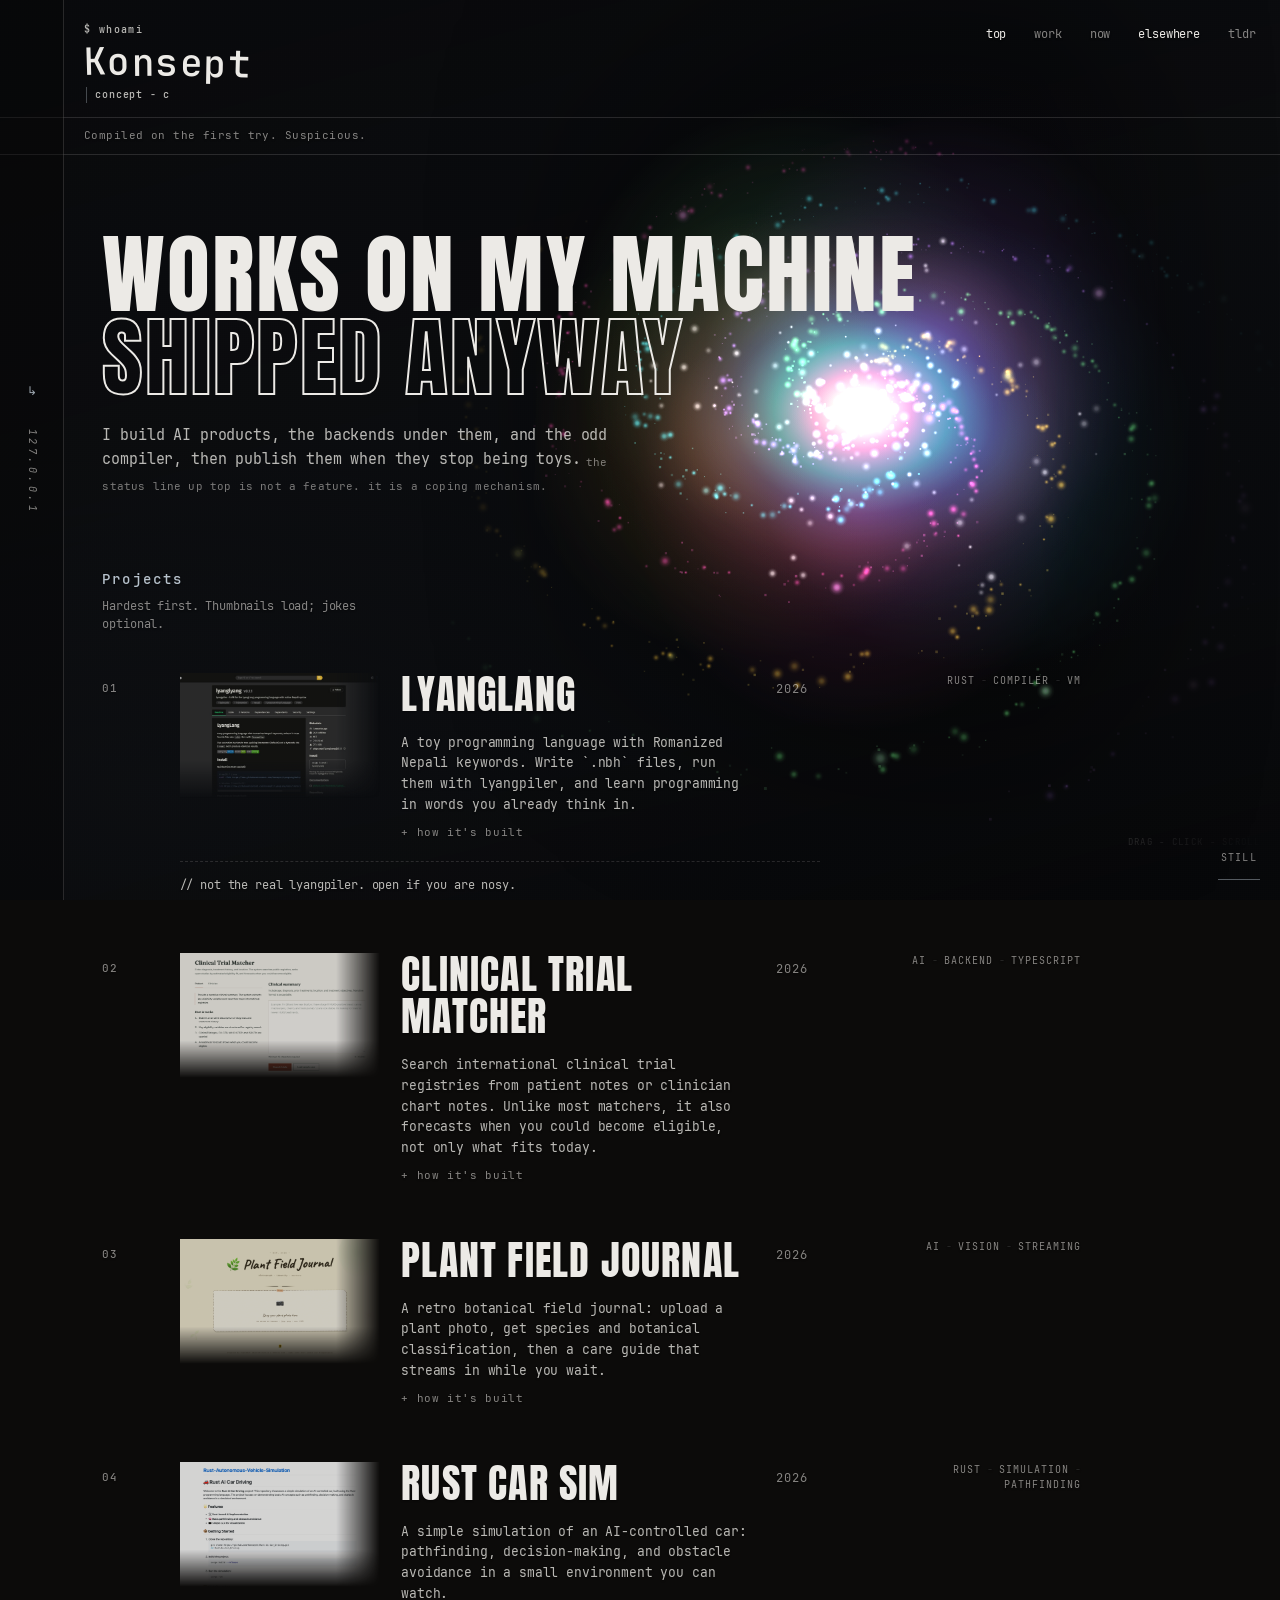
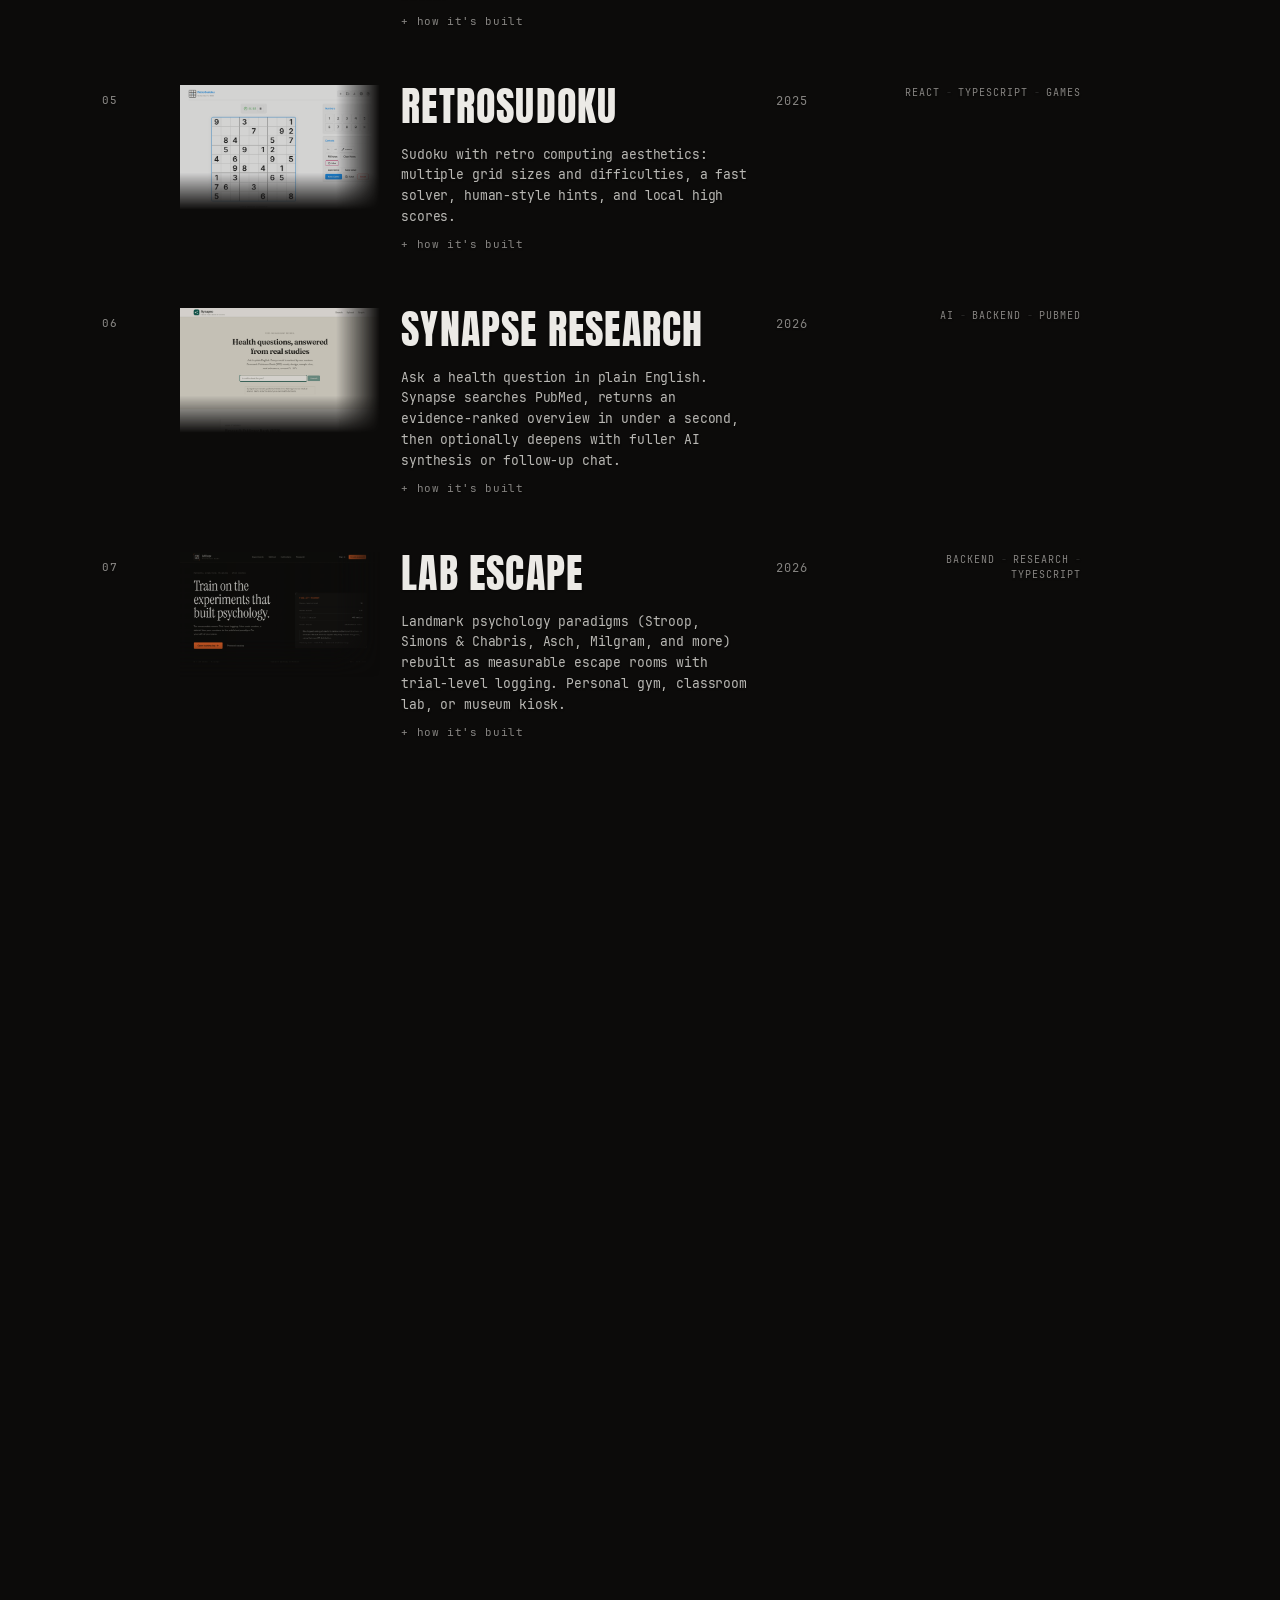
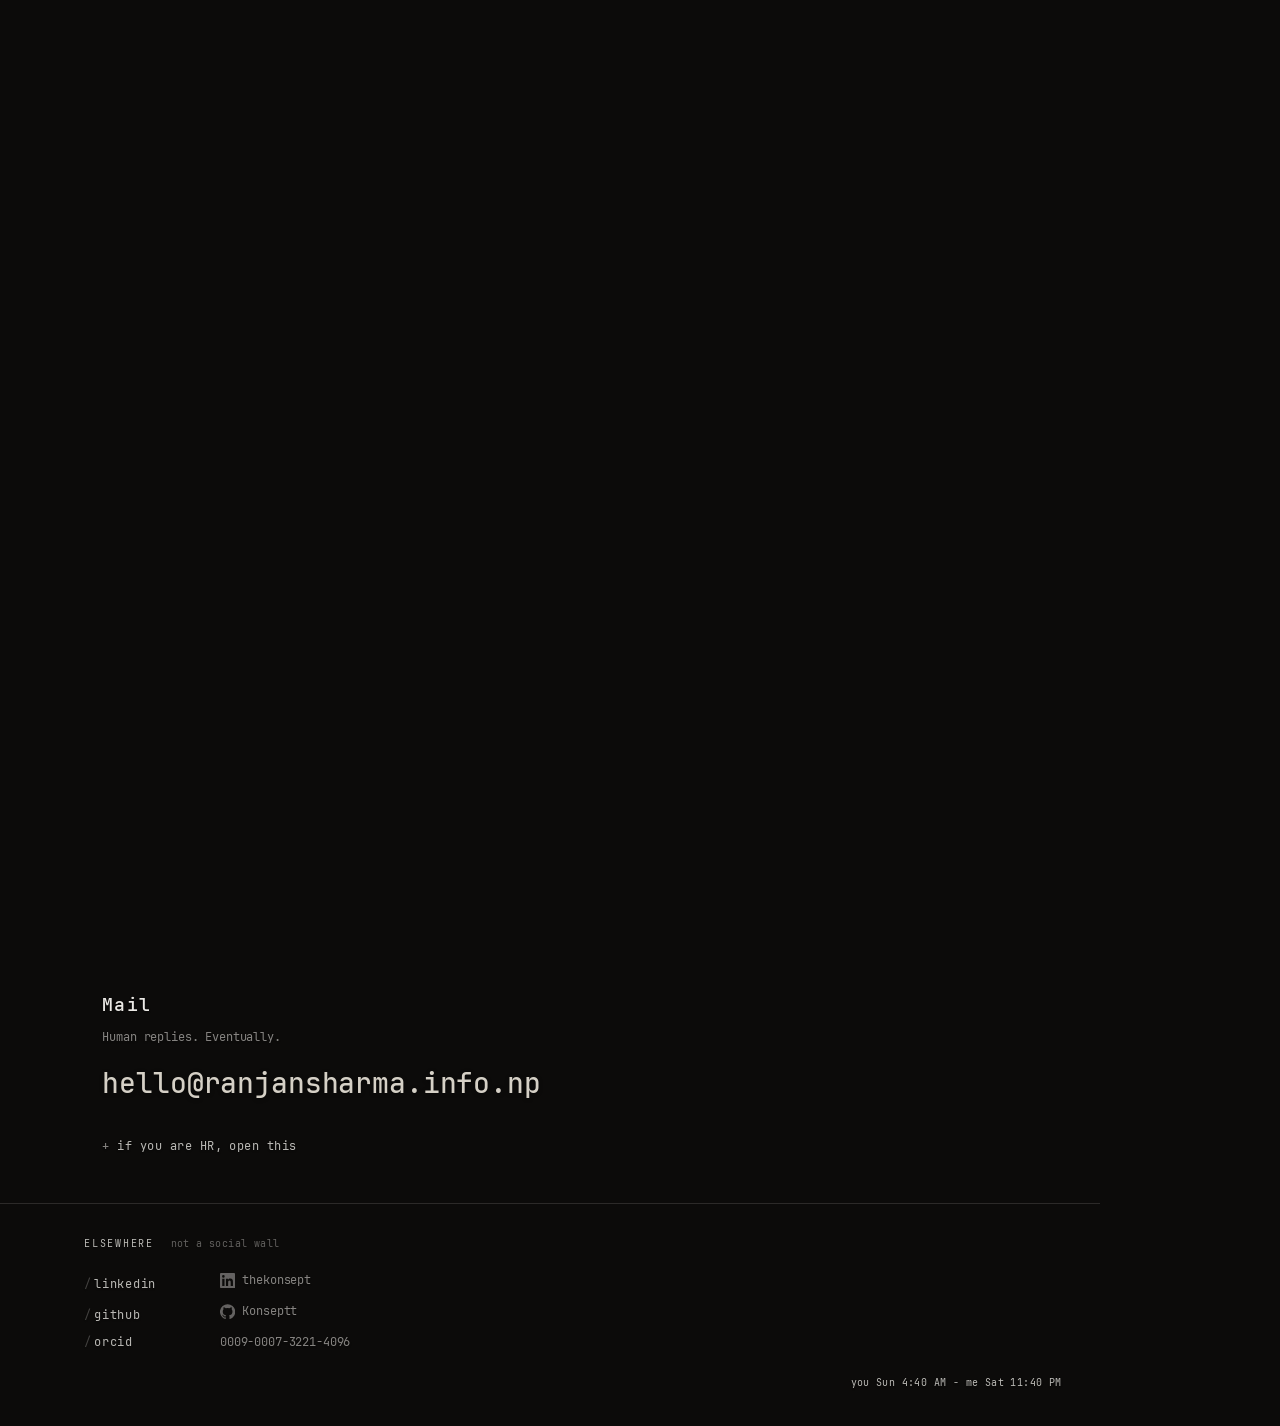
==== commit d1bc7919: "Point Clinical Trial Matcher at clinicaltrial.world" ====
--- a/index.html
+++ b/index.html
@@ -161,7 +161,7 @@
             "numberOfItems": 15,
             "itemListElement": [
               { "@type": "ListItem", "position": 1, "url": "https://crates.io/crates/lyanglyang", "name": "LyangLang" },
-              { "@type": "ListItem", "position": 2, "url": "https://clinicaltrial.ranjansharma.info.np/", "name": "Clinical Trial Matcher" },
+              { "@type": "ListItem", "position": 2, "url": "https://clinicaltrial.world/", "name": "Clinical Trial Matcher" },
               { "@type": "ListItem", "position": 3, "url": "https://plant.ranjansharma.info.np/", "name": "Plant Field Journal" },
               { "@type": "ListItem", "position": 4, "url": "https://konseptt.github.io/Rust-Autonomous-Vehicle-Simulation/", "name": "Rust Car Sim" },
               { "@type": "ListItem", "position": 5, "url": "https://sudoku.ranjansharma.info.np/", "name": "RetroSudoku" },
--- a/styles.css
+++ b/styles.css
@@ -804,8 +804,7 @@
 
 .hire-toast-mail {
   color: var(--ink);
-  text-decoration: underline;
-  text-underline-offset: 0.2em;
+  text-decoration: none;
 }
 
 .hire-toast-close {
@@ -1164,12 +1163,43 @@
   max-width: 60ch;
 }
 
+/* Two voices per project: tagline in plain speech, build notes behind a fold */
 .project-built {
   margin: 0.55rem 0 0;
   font-size: 0.78rem;
   line-height: 1.5;
   color: var(--muted);
   max-width: 58ch;
+}
+
+.project-built summary {
+  cursor: pointer;
+  width: fit-content;
+  list-style: none;
+  font-size: 0.68rem;
+  letter-spacing: 0.06em;
+  color: var(--muted);
+}
+
+.project-built summary::-webkit-details-marker {
+  display: none;
+}
+
+.project-built summary::before {
+  content: "+ ";
+}
+
+.project-built[open] summary::before {
+  content: "- ";
+}
+
+.project-built summary:hover,
+.project-row:hover .project-built summary {
+  color: var(--dim);
+}
+
+.project-built p {
+  margin: 0.45rem 0 0;
 }
 
 .project-year {
@@ -1469,16 +1499,14 @@
   font-weight: 500;
   color: var(--acid);
   text-decoration: none;
-  border-bottom: 2px solid rgba(183, 194, 204, 0.45);
   padding-bottom: 0.15rem;
-  transition: color 0.15s, border-color 0.15s;
+  transition: color 0.15s;
   text-shadow: 0 1px 4px rgba(0, 0, 0, 0.45);
 }
 
 .contact-email:hover,
 .contact-email:focus-visible {
   color: var(--ink);
-  border-bottom-color: var(--mark);
 }
 
 /* Footer: path-style elsewhere list, not an icon row */
@@ -2099,7 +2127,6 @@
 .tldr-mail:hover,
 .tldr-mail:focus-visible {
   color: var(--ink);
-  border-bottom-color: var(--faint);
   outline: none;
 }
 
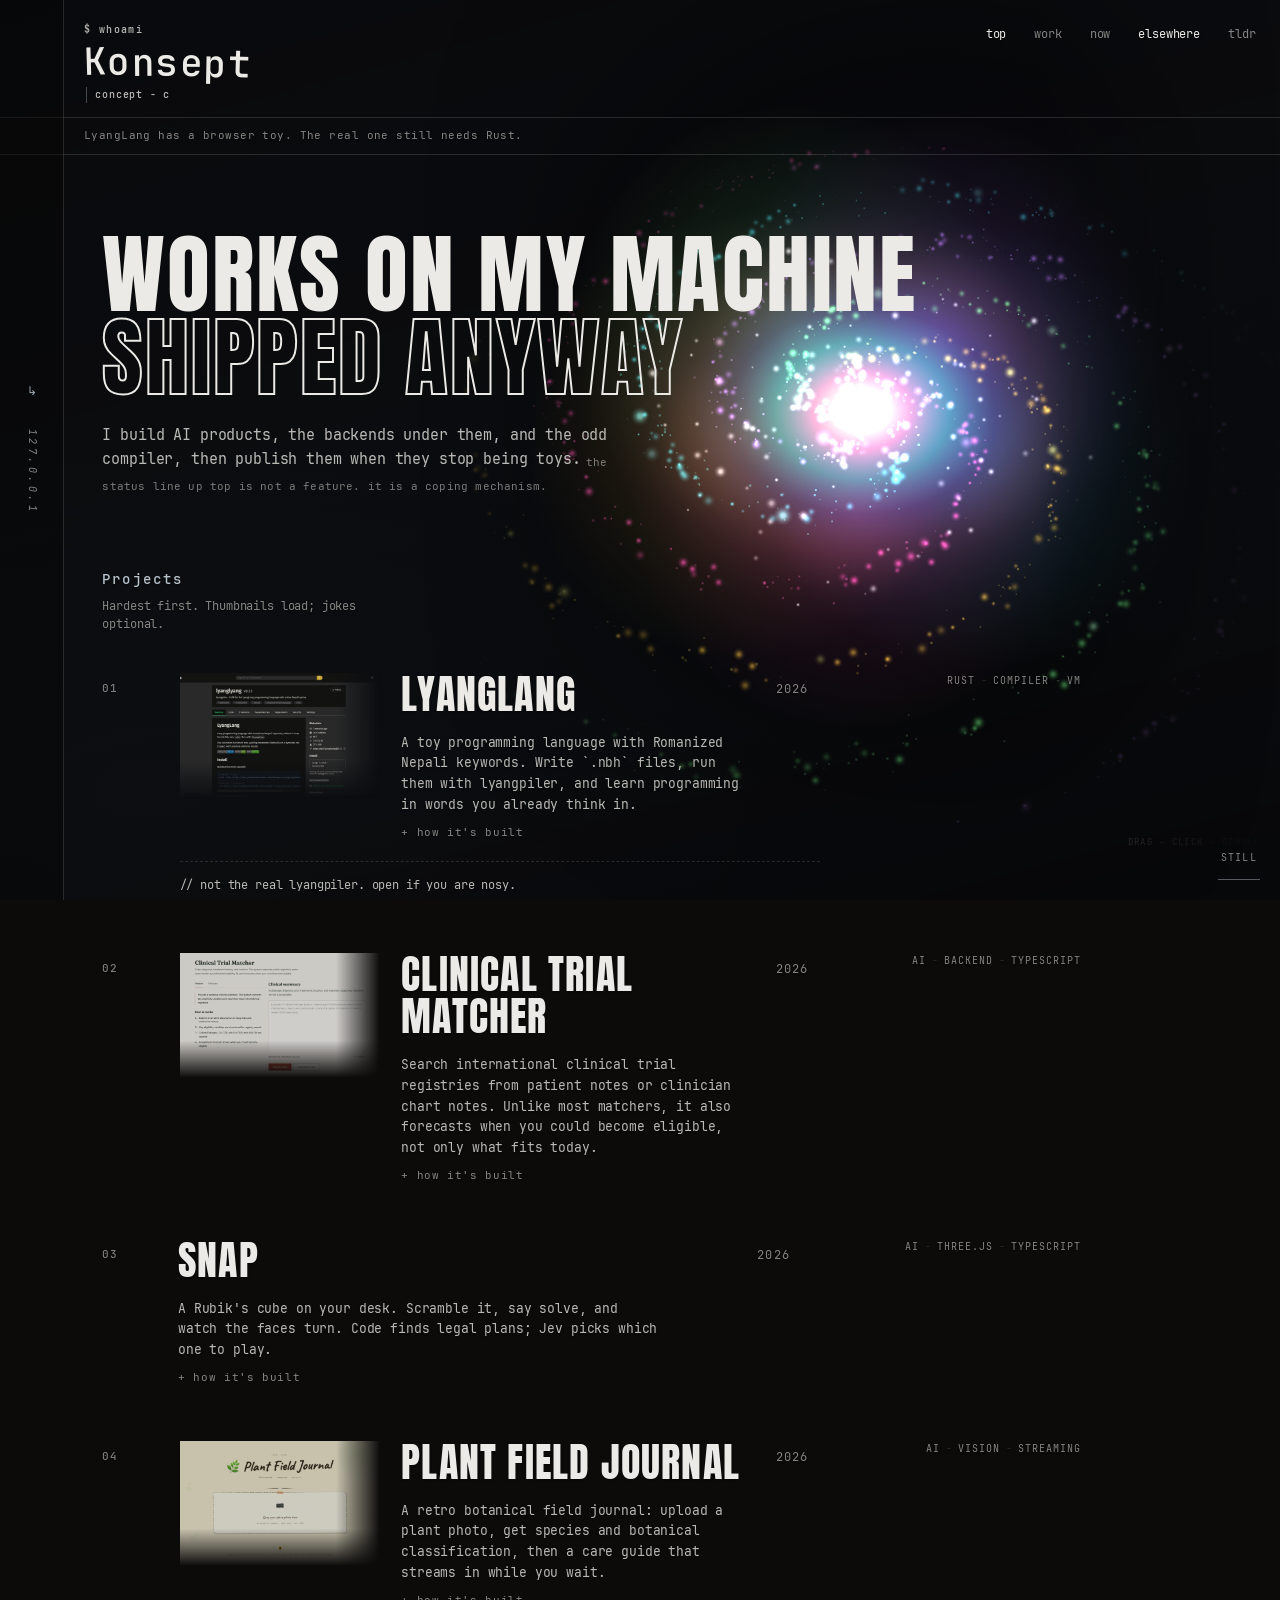
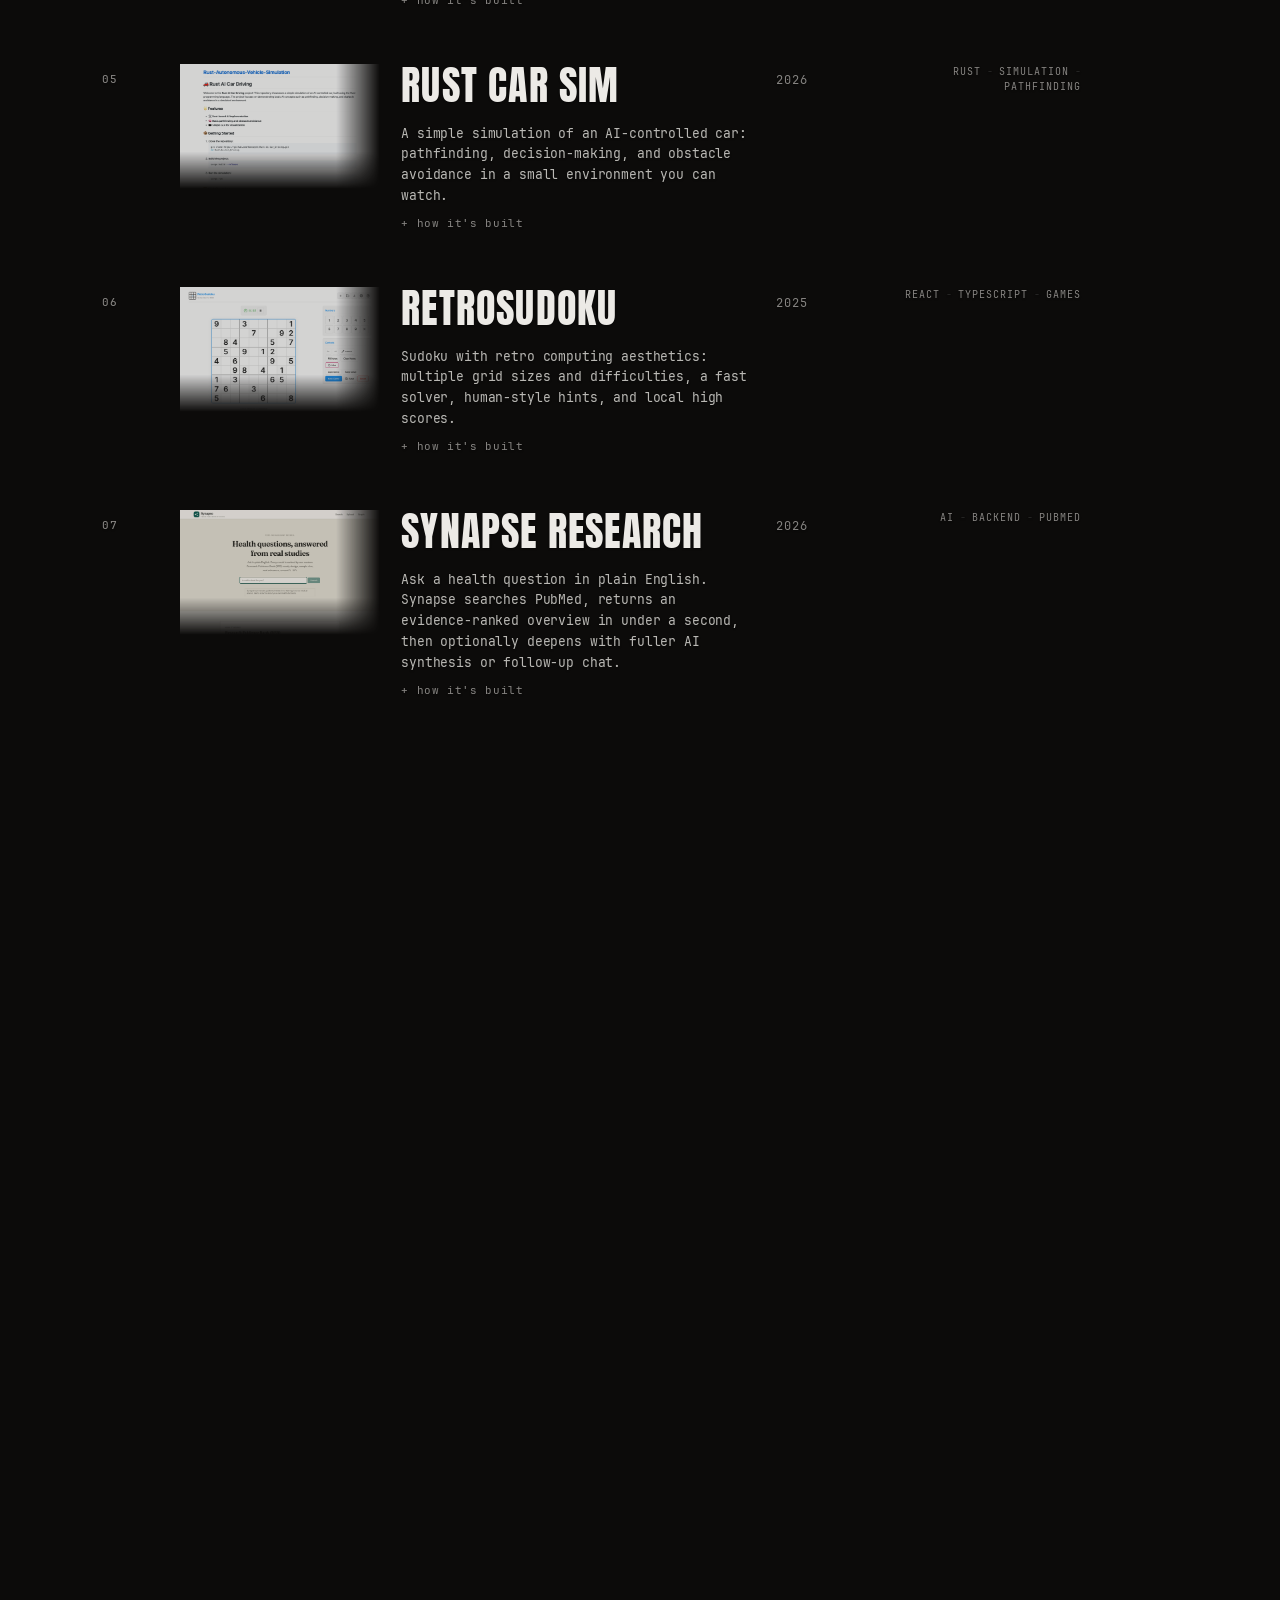
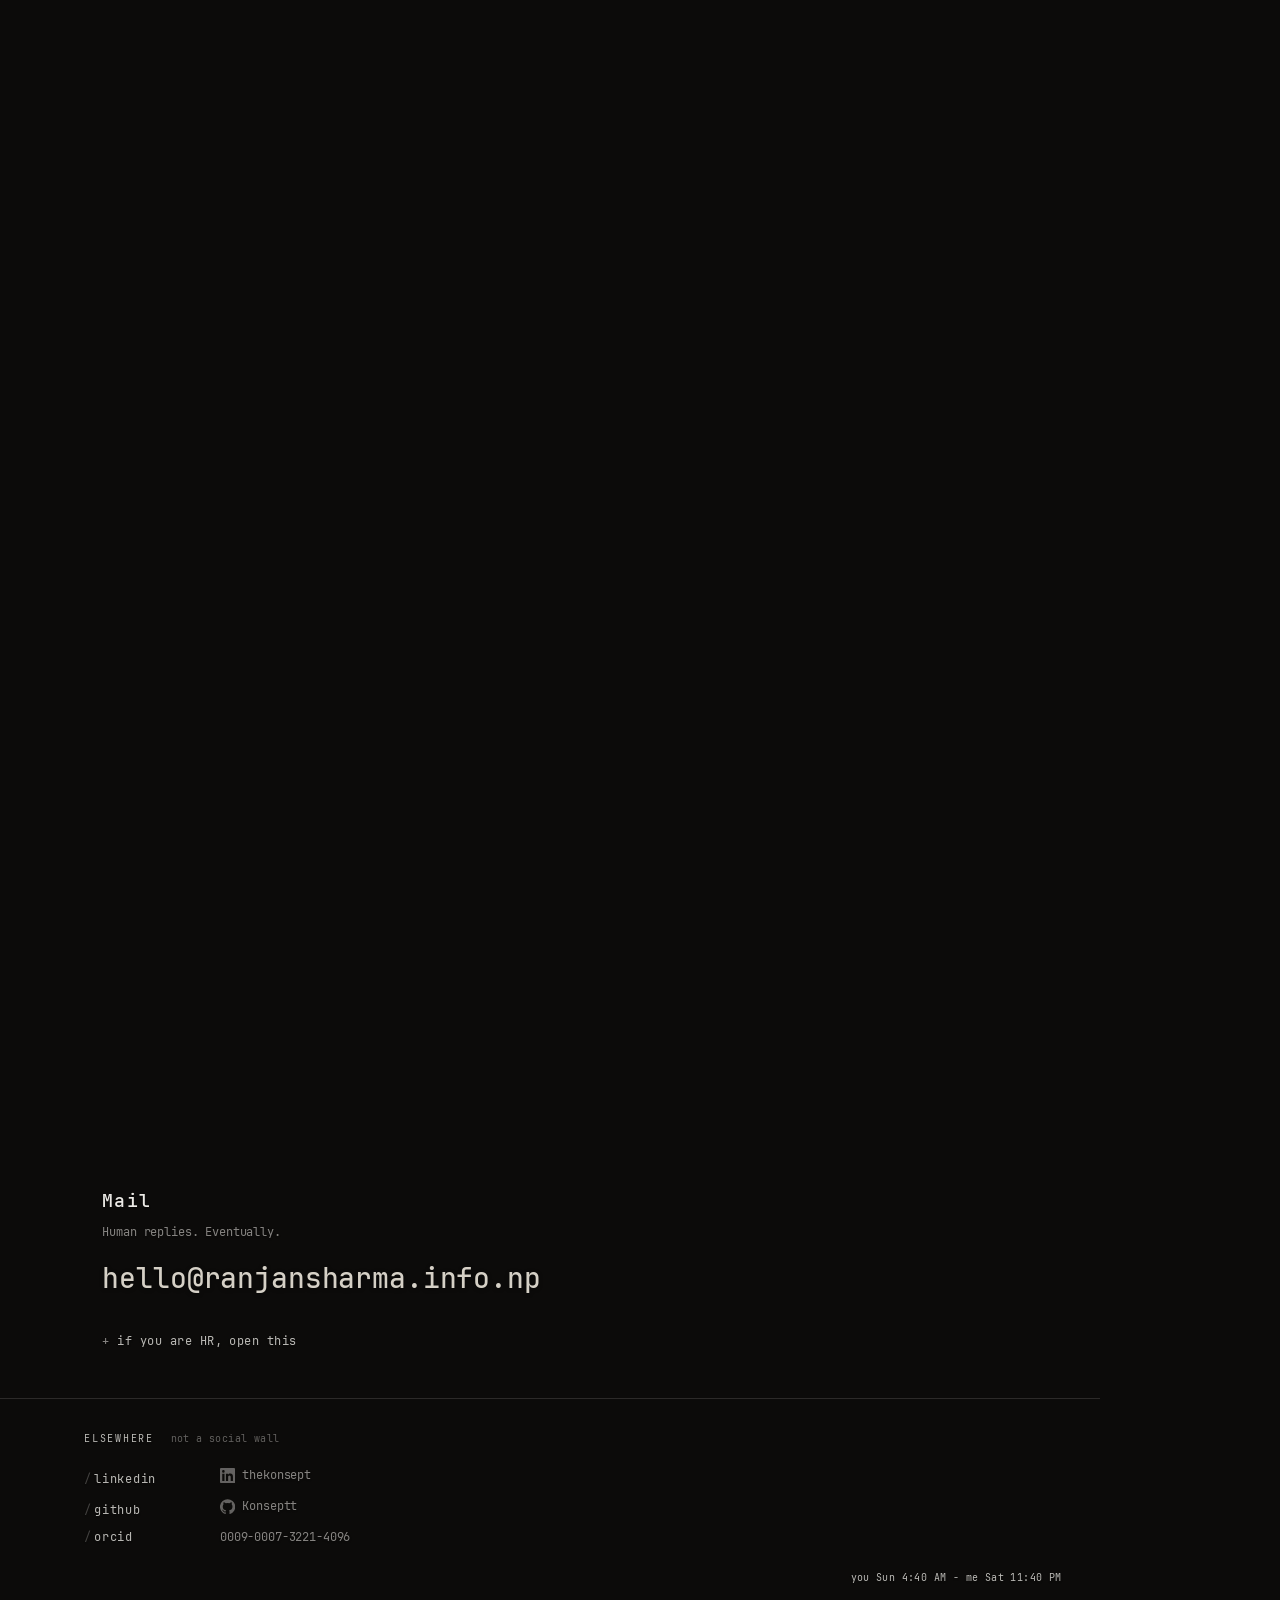
==== commit 1b9cbf6a: "Add SNAP, the desk cube, to the project list" ====
--- a/index.html
+++ b/index.html
@@ -158,23 +158,24 @@
             "@id": "https://projects.ranjansharma.info.np/#projects",
             "name": "Projects by Ranjan Sharma",
             "itemListOrder": "https://schema.org/ItemListOrderDescending",
-            "numberOfItems": 15,
+            "numberOfItems": 16,
             "itemListElement": [
               { "@type": "ListItem", "position": 1, "url": "https://crates.io/crates/lyanglyang", "name": "LyangLang" },
               { "@type": "ListItem", "position": 2, "url": "https://clinicaltrial.world/", "name": "Clinical Trial Matcher" },
-              { "@type": "ListItem", "position": 3, "url": "https://plant.ranjansharma.info.np/", "name": "Plant Field Journal" },
-              { "@type": "ListItem", "position": 4, "url": "https://konseptt.github.io/Rust-Autonomous-Vehicle-Simulation/", "name": "Rust Car Sim" },
-              { "@type": "ListItem", "position": 5, "url": "https://sudoku.ranjansharma.info.np/", "name": "RetroSudoku" },
-              { "@type": "ListItem", "position": 6, "url": "https://synapse-research.vercel.app", "name": "Synapse Research" },
-              { "@type": "ListItem", "position": 7, "url": "https://lab-escape-beta.vercel.app", "name": "Lab Escape" },
-              { "@type": "ListItem", "position": 8, "url": "https://hashpass.ranjansharma.info.np/", "name": "Hashpass" },
-              { "@type": "ListItem", "position": 9, "url": "https://page-fault-simulator.vercel.app", "name": "Page Fault Simulator" },
-              { "@type": "ListItem", "position": 10, "url": "https://cpu.ranjansharma.info.np/", "name": "CPU Scheduler" },
-              { "@type": "ListItem", "position": 11, "url": "https://syllabuscal.ranjansharma.info.np/", "name": "SyllabusCal" },
-              { "@type": "ListItem", "position": 12, "url": "https://tos.ranjansharma.info.np/", "name": "PrismClause" },
-              { "@type": "ListItem", "position": 13, "url": "https://resume.ranjansharma.info.np/", "name": "Gap Sheet" },
-              { "@type": "ListItem", "position": 14, "url": "https://interview.ranjansharma.info.np/", "name": "Interview Forecaster" },
-              { "@type": "ListItem", "position": 15, "url": "https://faculty.ranjansharma.info.np/", "name": "The Faculty Ledger" }
+              { "@type": "ListItem", "position": 3, "url": "https://jev.ranjansharma.info.np/", "name": "SNAP" },
+              { "@type": "ListItem", "position": 4, "url": "https://plant.ranjansharma.info.np/", "name": "Plant Field Journal" },
+              { "@type": "ListItem", "position": 5, "url": "https://konseptt.github.io/Rust-Autonomous-Vehicle-Simulation/", "name": "Rust Car Sim" },
+              { "@type": "ListItem", "position": 6, "url": "https://sudoku.ranjansharma.info.np/", "name": "RetroSudoku" },
+              { "@type": "ListItem", "position": 7, "url": "https://synapse-research.vercel.app", "name": "Synapse Research" },
+              { "@type": "ListItem", "position": 8, "url": "https://lab-escape-beta.vercel.app", "name": "Lab Escape" },
+              { "@type": "ListItem", "position": 9, "url": "https://hashpass.ranjansharma.info.np/", "name": "Hashpass" },
+              { "@type": "ListItem", "position": 10, "url": "https://page-fault-simulator.vercel.app", "name": "Page Fault Simulator" },
+              { "@type": "ListItem", "position": 11, "url": "https://cpu.ranjansharma.info.np/", "name": "CPU Scheduler" },
+              { "@type": "ListItem", "position": 12, "url": "https://syllabuscal.ranjansharma.info.np/", "name": "SyllabusCal" },
+              { "@type": "ListItem", "position": 13, "url": "https://tos.ranjansharma.info.np/", "name": "PrismClause" },
+              { "@type": "ListItem", "position": 14, "url": "https://resume.ranjansharma.info.np/", "name": "Gap Sheet" },
+              { "@type": "ListItem", "position": 15, "url": "https://interview.ranjansharma.info.np/", "name": "Interview Forecaster" },
+              { "@type": "ListItem", "position": 16, "url": "https://faculty.ranjansharma.info.np/", "name": "The Faculty Ledger" }
             ]
           }
         ]
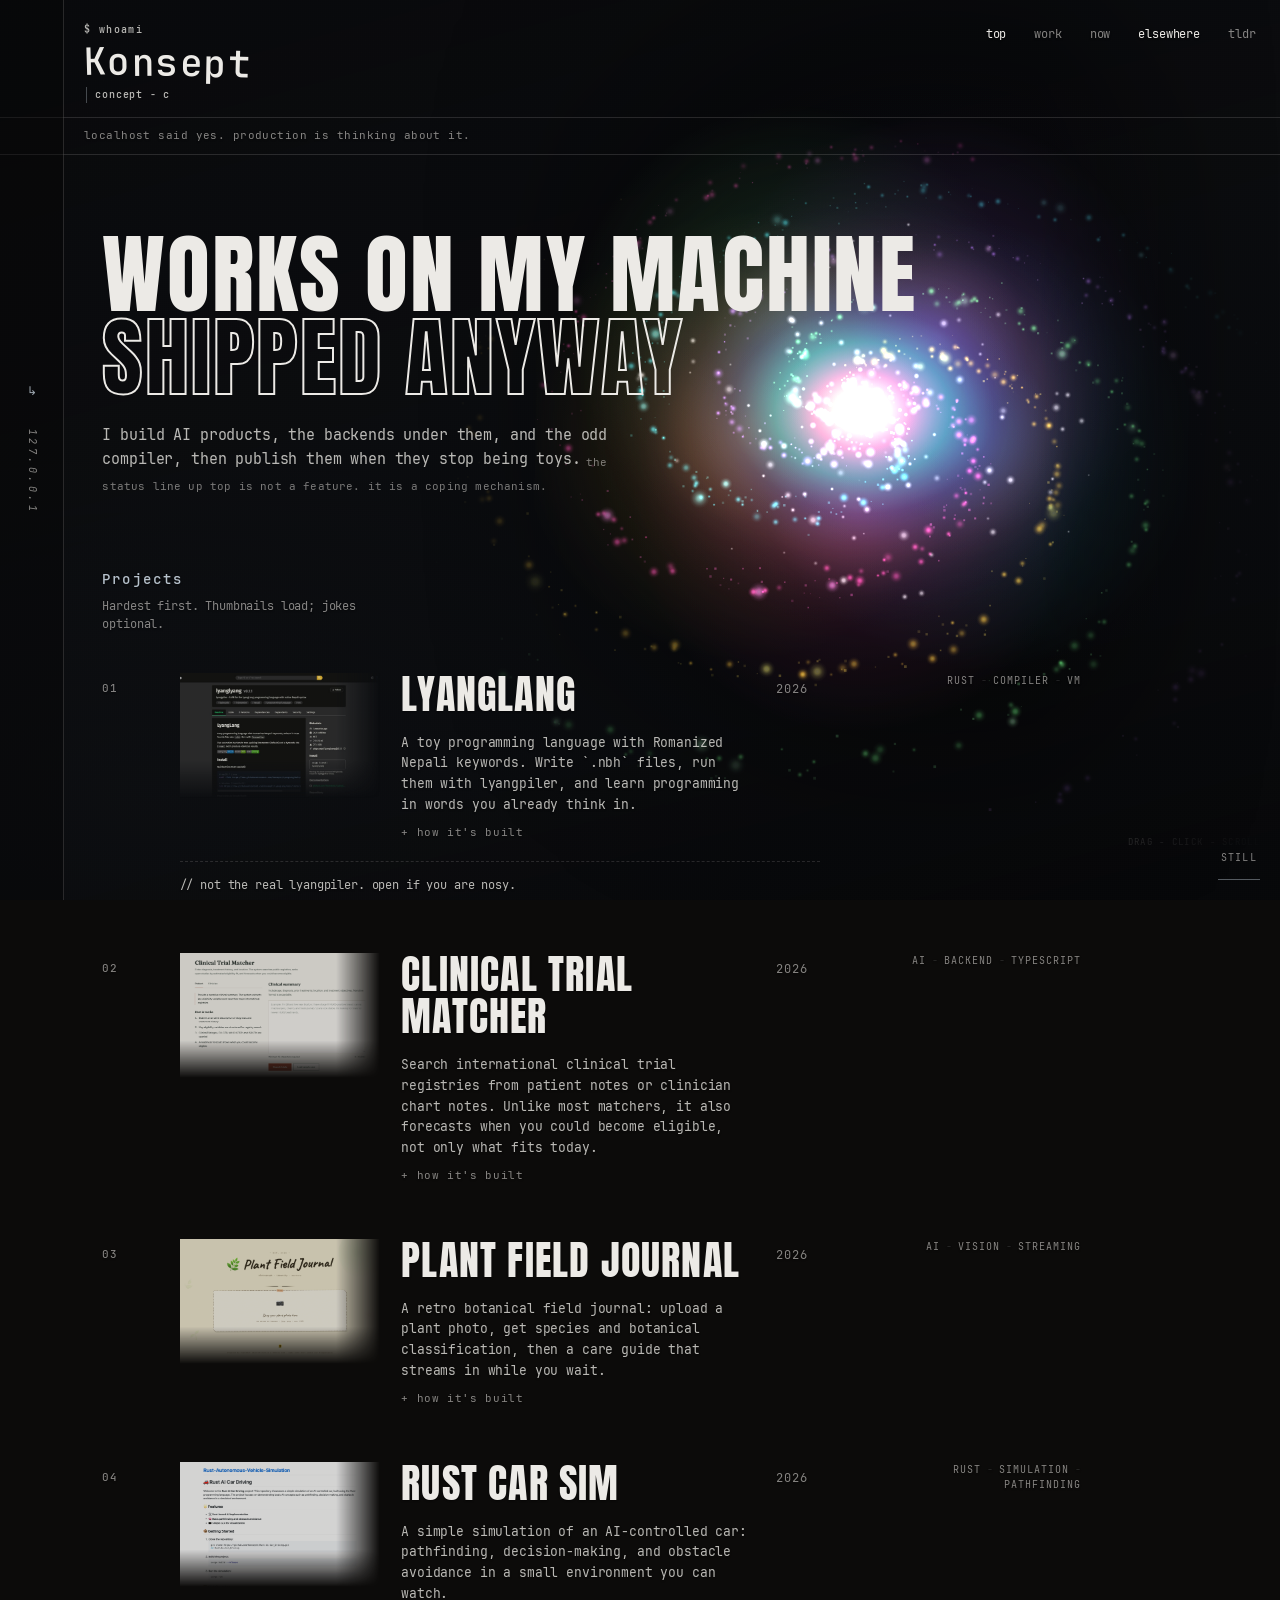
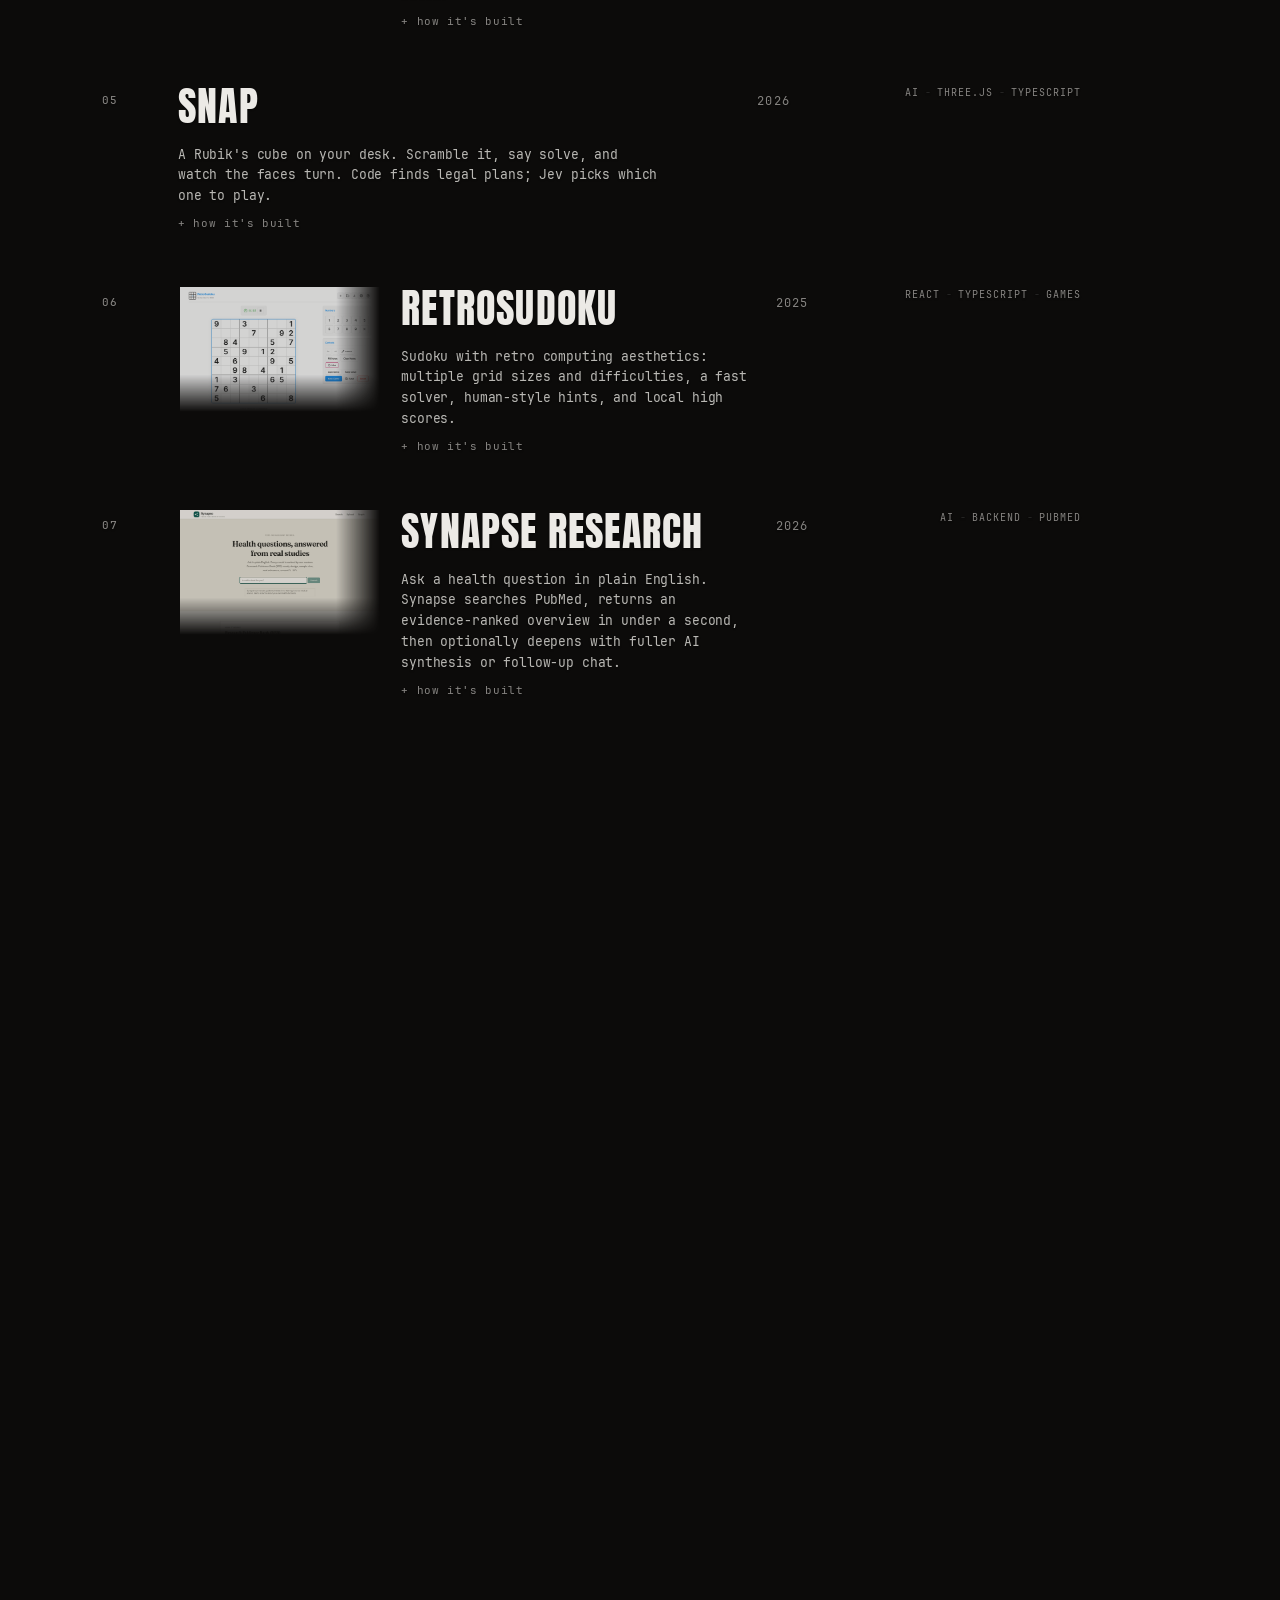
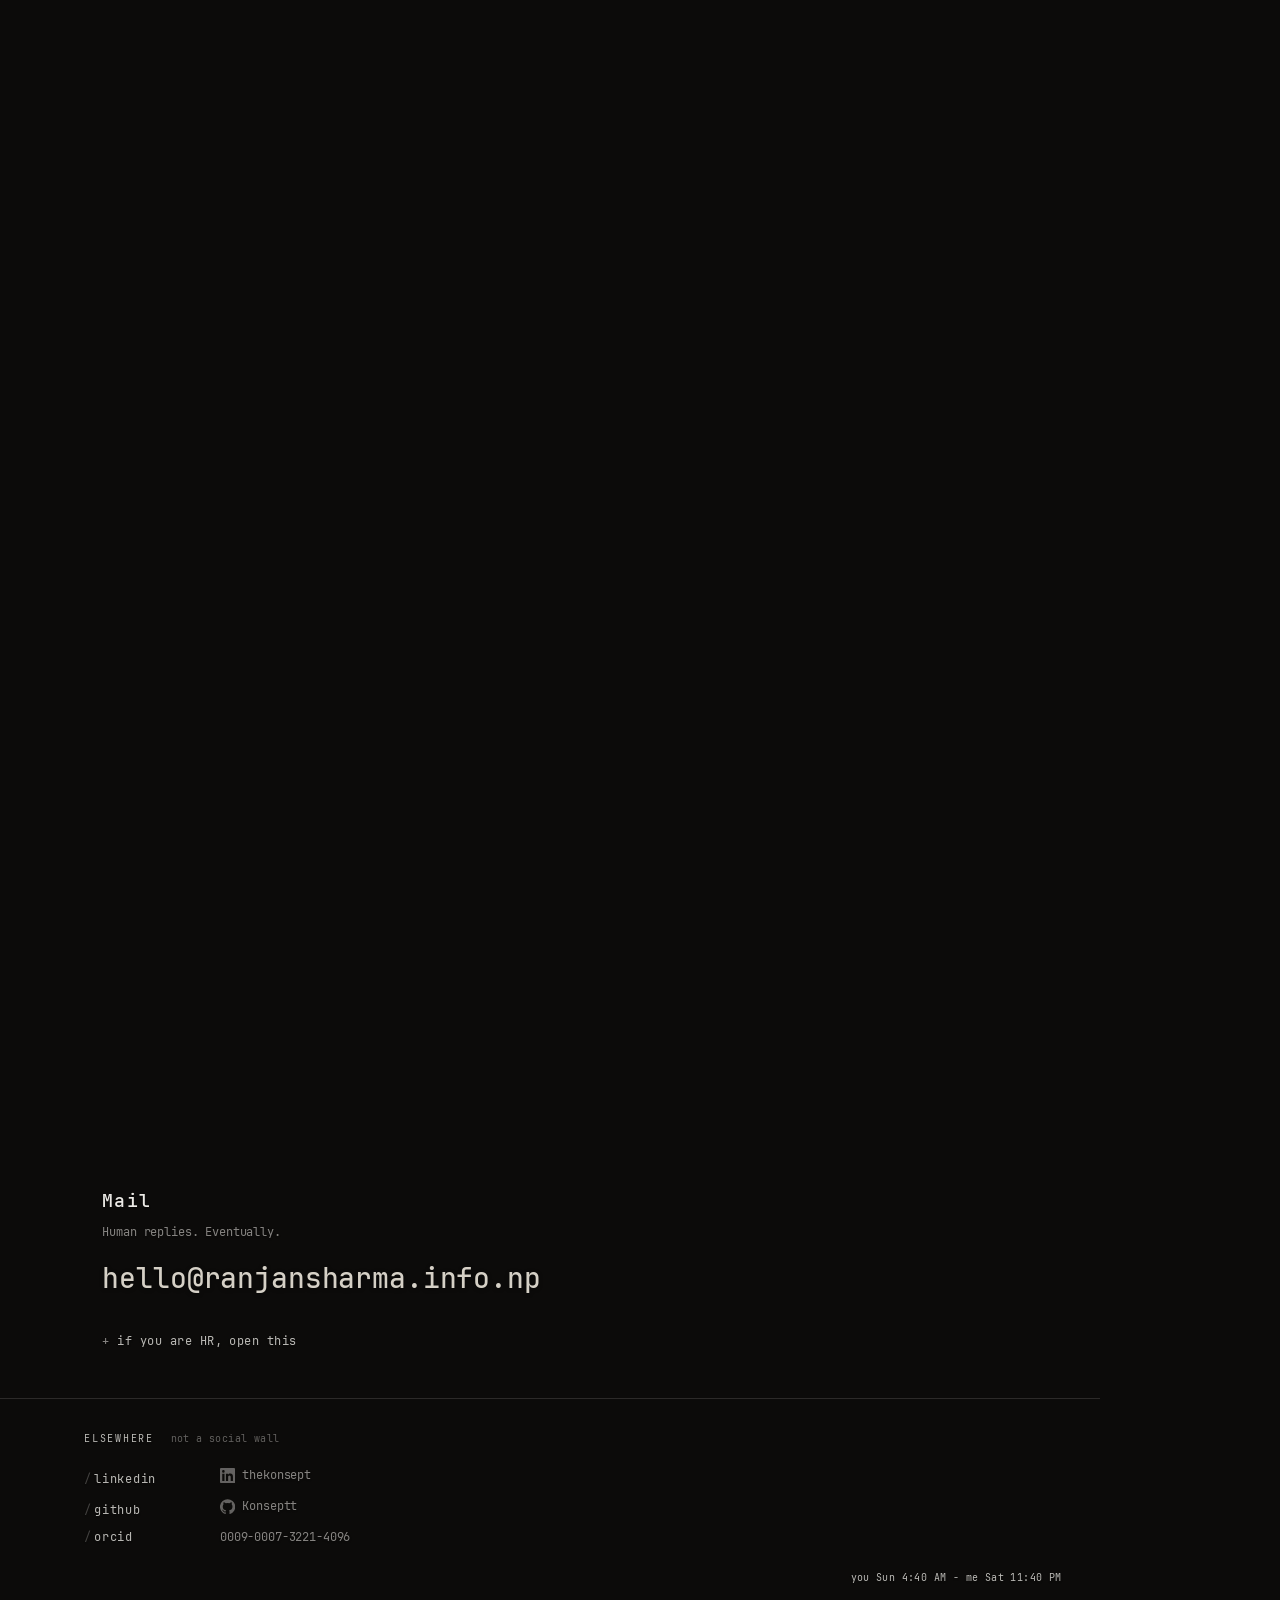
==== commit c979fd99: "Move SNAP to fifth in the project list" ====
--- a/index.html
+++ b/index.html
@@ -162,9 +162,9 @@
             "itemListElement": [
               { "@type": "ListItem", "position": 1, "url": "https://crates.io/crates/lyanglyang", "name": "LyangLang" },
               { "@type": "ListItem", "position": 2, "url": "https://clinicaltrial.world/", "name": "Clinical Trial Matcher" },
-              { "@type": "ListItem", "position": 3, "url": "https://jev.ranjansharma.info.np/", "name": "SNAP" },
-              { "@type": "ListItem", "position": 4, "url": "https://plant.ranjansharma.info.np/", "name": "Plant Field Journal" },
-              { "@type": "ListItem", "position": 5, "url": "https://konseptt.github.io/Rust-Autonomous-Vehicle-Simulation/", "name": "Rust Car Sim" },
+              { "@type": "ListItem", "position": 3, "url": "https://plant.ranjansharma.info.np/", "name": "Plant Field Journal" },
+              { "@type": "ListItem", "position": 4, "url": "https://konseptt.github.io/Rust-Autonomous-Vehicle-Simulation/", "name": "Rust Car Sim" },
+              { "@type": "ListItem", "position": 5, "url": "https://jev.ranjansharma.info.np/", "name": "SNAP" },
               { "@type": "ListItem", "position": 6, "url": "https://sudoku.ranjansharma.info.np/", "name": "RetroSudoku" },
               { "@type": "ListItem", "position": 7, "url": "https://synapse-research.vercel.app", "name": "Synapse Research" },
               { "@type": "ListItem", "position": 8, "url": "https://lab-escape-beta.vercel.app", "name": "Lab Escape" },
